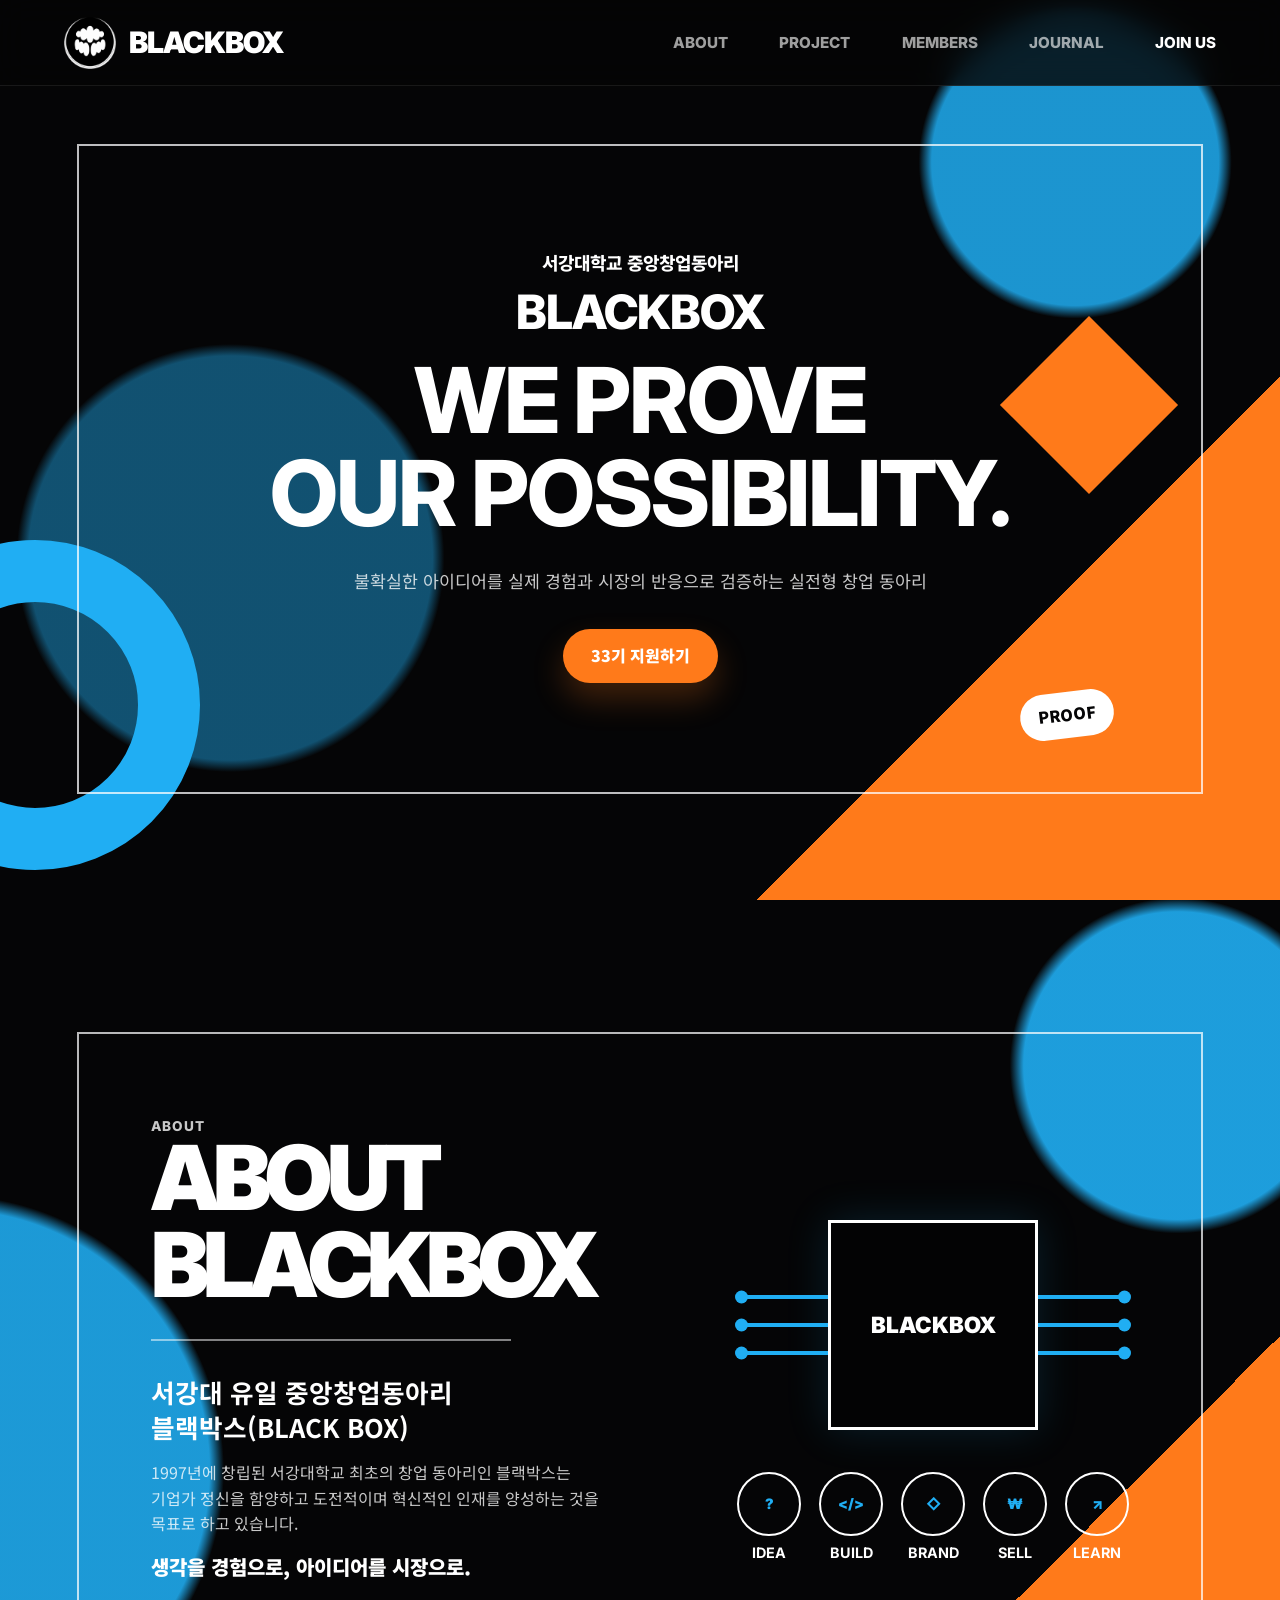
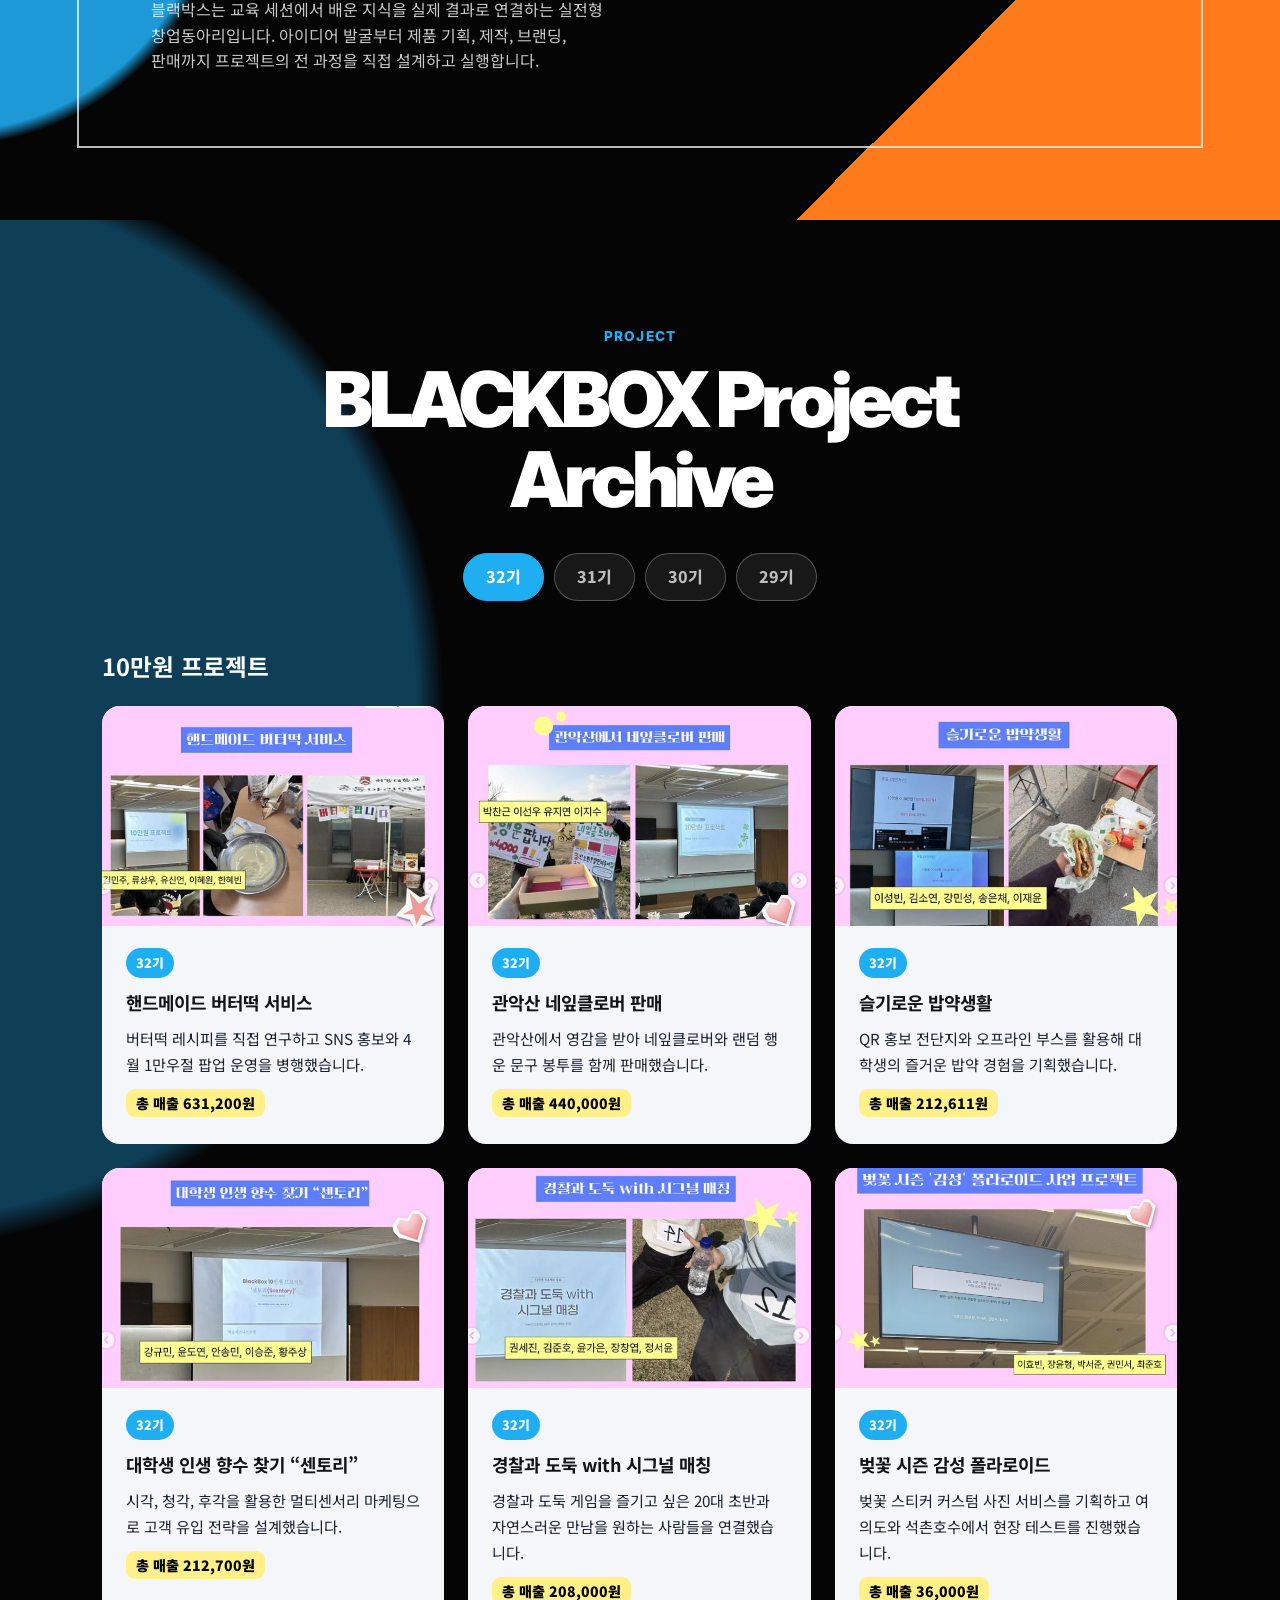
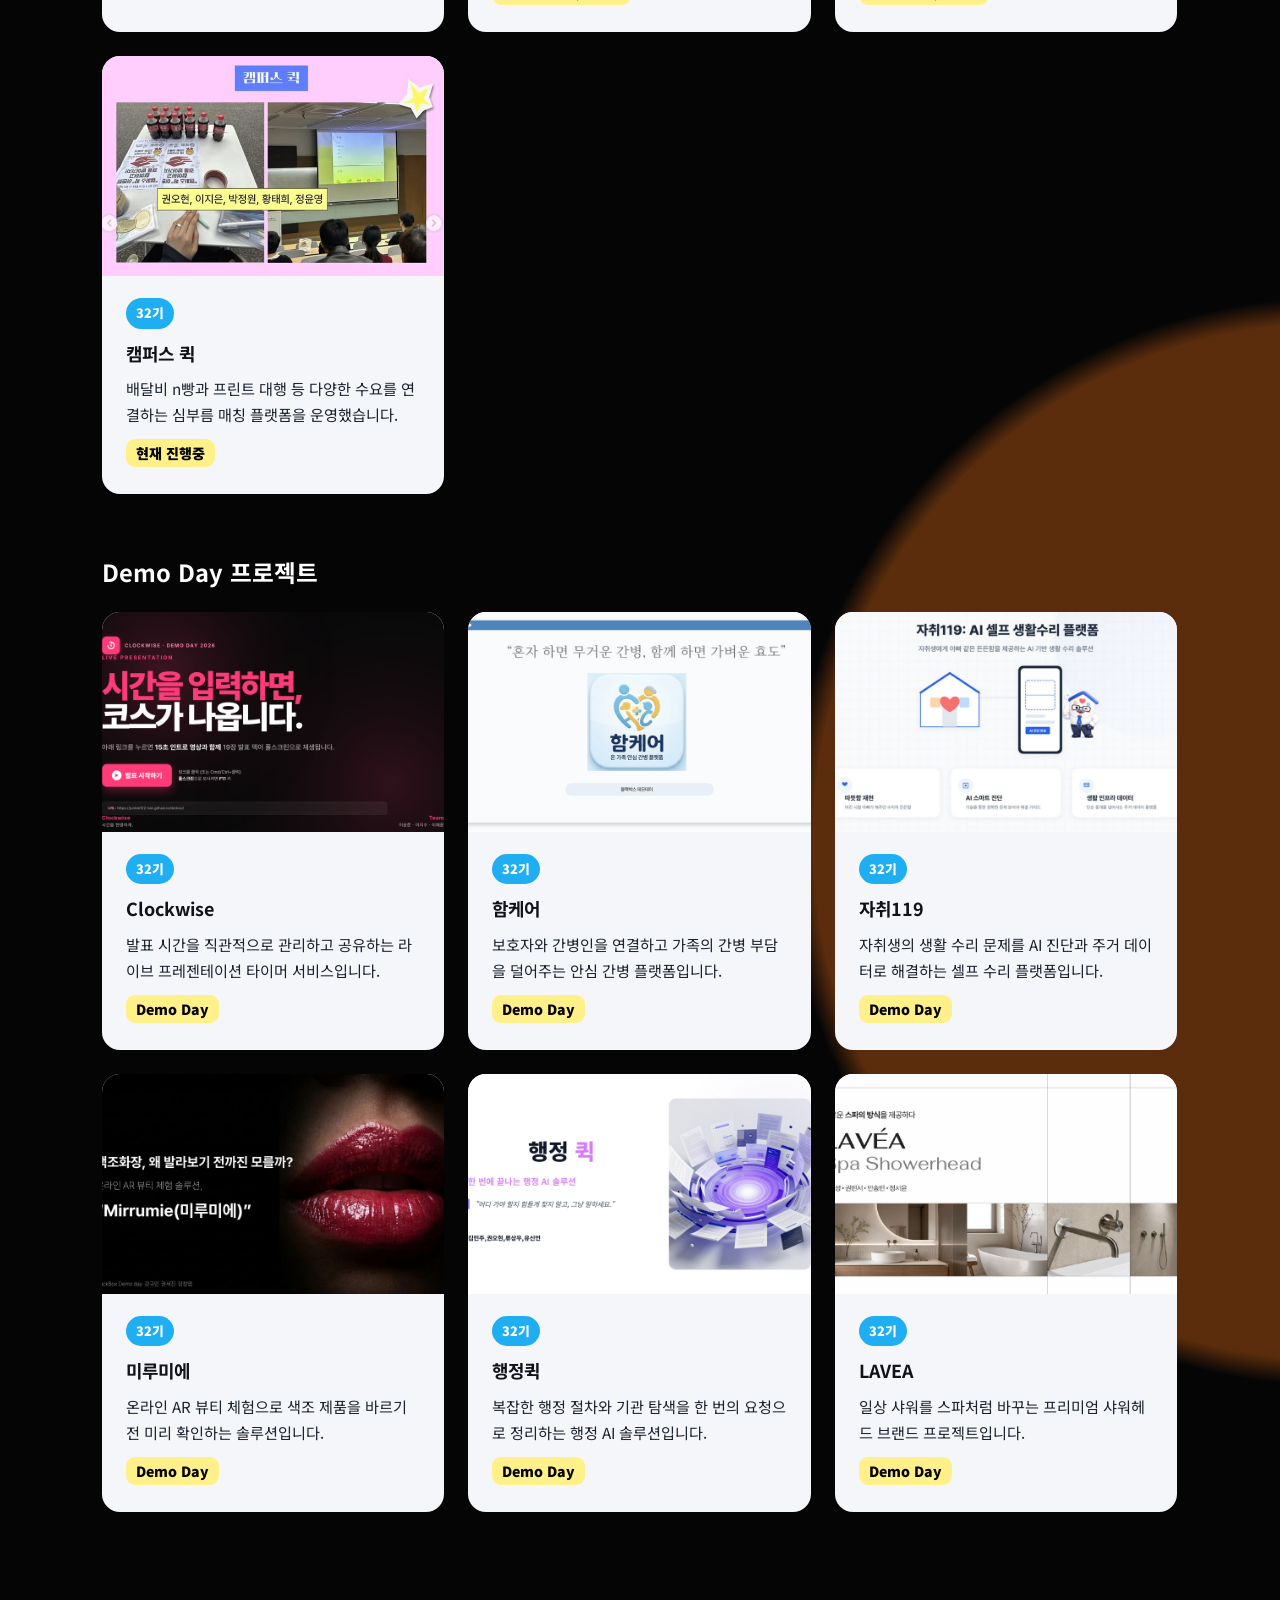
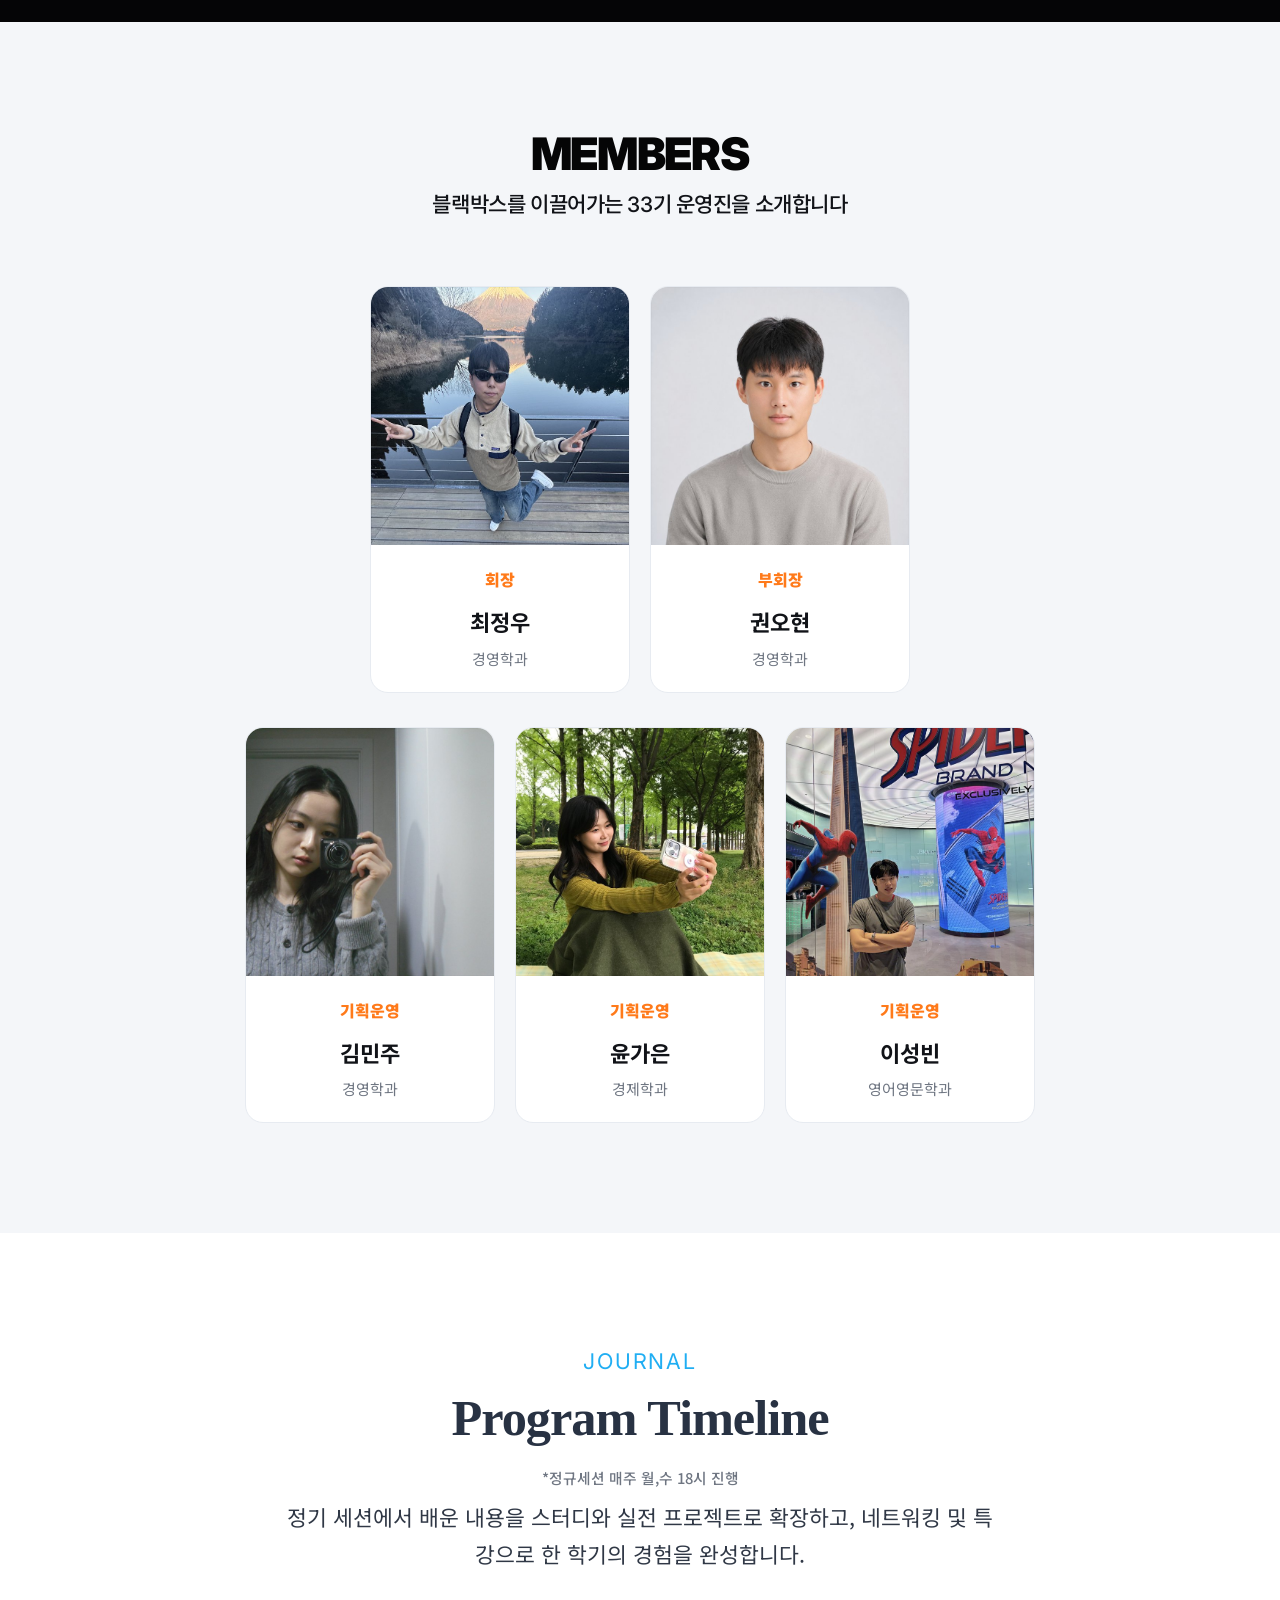
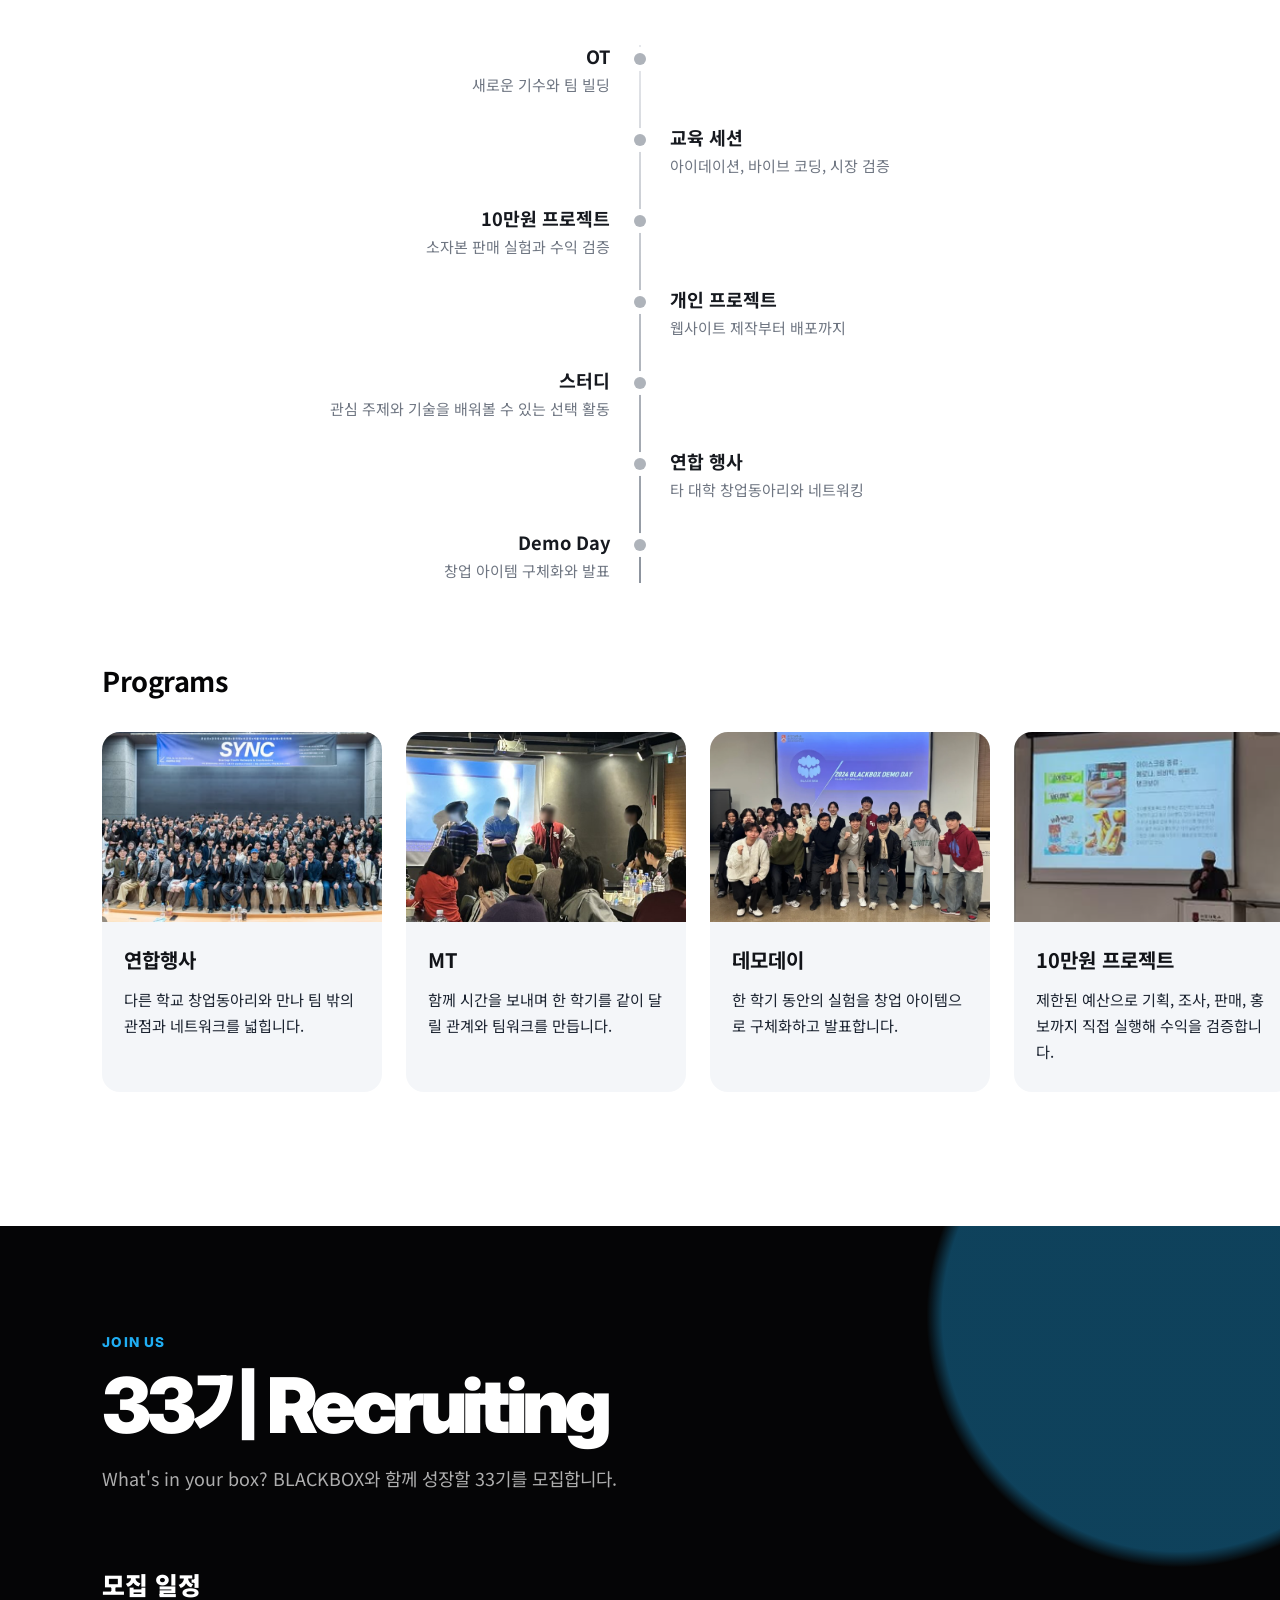
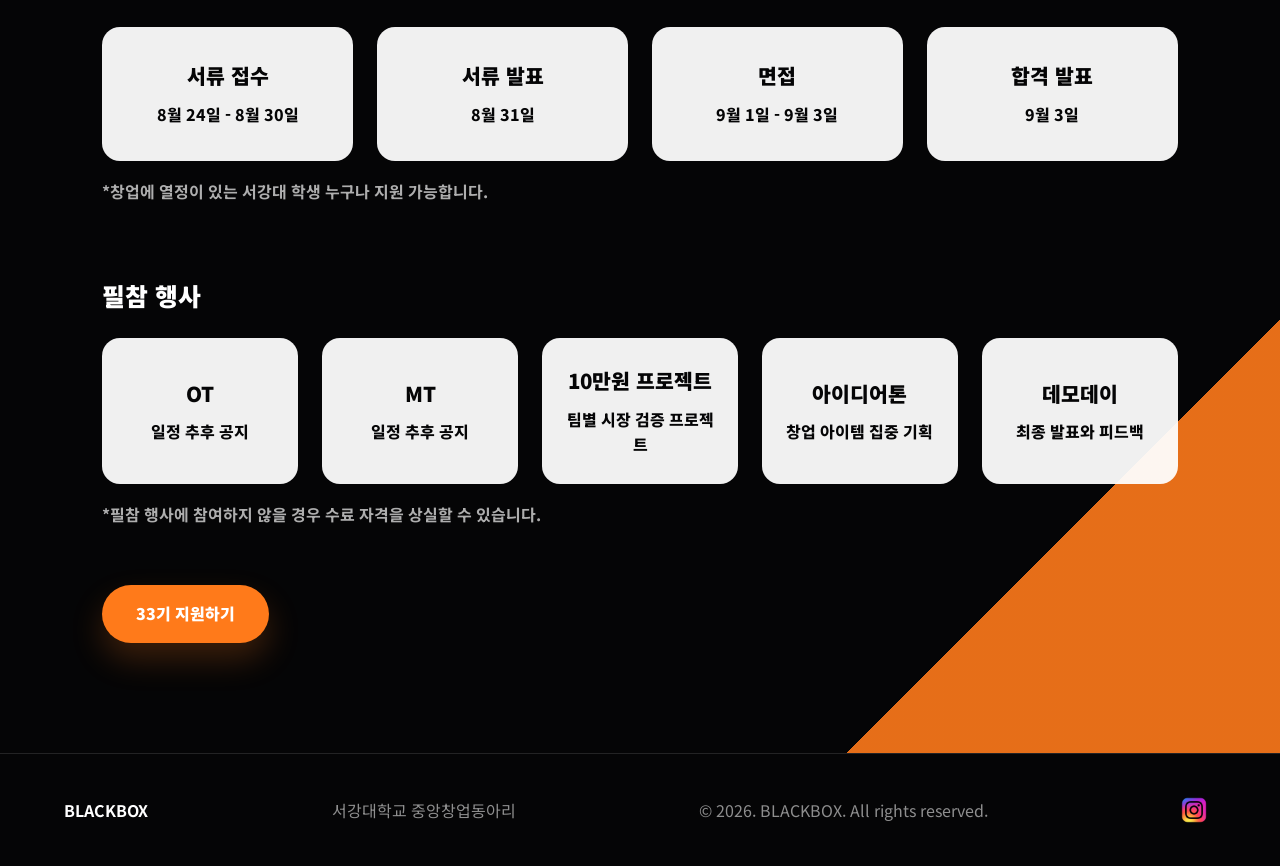
==== index.html @ a36c9470 "Add 29th ten-manwon projects" ====
<!doctype html>
<html lang="ko">
<head>
  <meta charset="UTF-8" />
  <meta name="viewport" content="width=device-width, initial-scale=1.0" />
  <meta name="description" content="서강대학교 중앙창업동아리 BLACKBOX 33기 모집 사이트" />
  <title>BLACKBOX | 서강대학교 중앙창업동아리</title>
  <link rel="preconnect" href="https://fonts.googleapis.com">
  <link rel="preconnect" href="https://fonts.gstatic.com" crossorigin>
  <link href="https://fonts.googleapis.com/css2?family=Inter:wght@600;700;800;900&family=Noto+Sans+KR:wght@400;500;700;800;900&display=swap" rel="stylesheet">
  <link rel="stylesheet" href="styles.css" />
</head>
<body>
  <header class="site-header">
    <a class="brand" href="#home" aria-label="BLACKBOX 홈">
      <span class="brand-mark" aria-hidden="true">
        <img src="assets/brand/blackbox-logo.png" alt="" />
      </span>
      <span>BLACKBOX</span>
    </a>
    <button class="menu-button" type="button" aria-label="메뉴 열기" aria-expanded="false">
      <span></span><span></span>
    </button>
    <nav class="site-nav" aria-label="주요 메뉴">
      <a href="#about">ABOUT</a>
      <a href="#project">PROJECT</a>
      <a href="#members">MEMBERS</a>
      <a href="#journal">JOURNAL</a>
      <a class="nav-cta" href="#join">JOIN US</a>
    </nav>
  </header>

  <main>
    <section class="hero dark-section" id="home">
      <div class="hero-frame">
        <p class="kicker">서강대학교 중앙창업동아리</p>
        <h1><span>BLACKBOX</span>WE PROVE<br>OUR POSSIBILITY.</h1>
        <p class="hero-copy">불확실한 아이디어를 실제 경험과 시장의 반응으로 검증하는 실전형 창업 동아리</p>
        <div class="hero-actions">
          <a class="primary-button" href="application.html">33기 지원하기</a>
        </div>
      </div>
      <div class="hero-shapes" aria-hidden="true">
        <span class="shape ring"></span>
        <span class="shape box"></span>
        <span class="shape tag">PROOF</span>
      </div>
    </section>

    <section class="about-section dark-section" id="about">
      <div class="about-shell">
        <div class="about-copy">
          <p class="eyebrow">ABOUT</p>
          <h2>ABOUT<br>BLACKBOX</h2>
          <div class="rule"></div>
          <h3>서강대 유일 중앙창업동아리<br>블랙박스(BLACK BOX)</h3>
          <p>1997년에 창립된 서강대학교 최초의 창업 동아리인 블랙박스는 기업가 정신을 함양하고 도전적이며 혁신적인 인재를 양성하는 것을 목표로 하고 있습니다.</p>
          <p class="about-slogan">생각을 경험으로, 아이디어를 시장으로.</p>
          <p>블랙박스는 교육 세션에서 배운 지식을 실제 결과로 연결하는 실전형 창업동아리입니다. 아이디어 발굴부터 제품 기획, 제작, 브랜딩, 판매까지 프로젝트의 전 과정을 직접 설계하고 실행합니다.</p>
        </div>
        <div class="blackbox-diagram" aria-label="블랙박스 입력과 출력 다이어그램">
          <div class="wire left"><span></span><span></span><span></span></div>
          <div class="blackbox-module">
            <span>BLACKBOX</span>
          </div>
          <div class="wire right"><span></span><span></span><span></span></div>
          <div class="process-icons">
            <article><i>?</i><strong>IDEA</strong></article>
            <article><i>&lt;/&gt;</i><strong>BUILD</strong></article>
            <article><i>◇</i><strong>BRAND</strong></article>
            <article><i>₩</i><strong>SELL</strong></article>
            <article><i>↗</i><strong>LEARN</strong></article>
          </div>
        </div>
      </div>
    </section>

    <section class="section" id="project">
      <div class="section-heading centered">
        <p class="eyebrow">PROJECT</p>
        <h2>BLACKBOX Project Archive</h2>
      </div>
      <div class="tabs" aria-label="프로젝트 기수 필터">
        <button class="is-active" data-generation="32" type="button">32기</button>
        <button data-generation="31" type="button">31기</button>
        <button data-generation="30" type="button">30기</button>
        <button data-generation="29" type="button">29기</button>
      </div>
      <div class="project-rows">
        <div class="project-group">
          <h3>10만원 프로젝트</h3>
          <div class="card-grid project-grid project-grid-wide">
            <article class="image-card reveal-card project-card" data-generation="32">
              <img src="assets/projects/32-butterduck.png" alt="핸드메이드 버터떡 서비스">
              <div><span class="project-badge">32기</span><h4>핸드메이드 버터떡 서비스</h4><p>버터떡 레시피를 직접 연구하고 SNS 홍보와 4월 1만우절 팝업 운영을 병행했습니다.</p><strong class="sales">총 매출 631,200원</strong></div>
              <aside class="reveal-panel"><strong>Team</strong><span>김민주, 류상우, 유신연, 이해원, 한혜빈<br>초기 자본 대비 약 4.1배 이상의 수익을 달성했습니다.</span></aside>
            </article>
            <article class="image-card reveal-card project-card" data-generation="32">
              <img src="assets/projects/32-clover.png" alt="관악산 네잎클로버 판매">
              <div><span class="project-badge">32기</span><h4>관악산 네잎클로버 판매</h4><p>관악산에서 영감을 받아 네잎클로버와 랜덤 행운 문구 봉투를 함께 판매했습니다.</p><strong class="sales">총 매출 440,000원</strong></div>
              <aside class="reveal-panel"><strong>Team</strong><span>박찬근, 이선우, 유지연, 이지수<br>관악산 방문객을 타깃으로 현장 판매를 실행했습니다.</span></aside>
            </article>
            <article class="image-card reveal-card project-card" data-generation="32">
              <img src="assets/projects/32-meal.png" alt="슬기로운 밥약생활">
              <div><span class="project-badge">32기</span><h4>슬기로운 밥약생활</h4><p>QR 홍보 전단지와 오프라인 부스를 활용해 대학생의 즐거운 밥약 경험을 기획했습니다.</p><strong class="sales">총 매출 212,611원</strong></div>
              <aside class="reveal-panel"><strong>Team</strong><span>이성빈, 김소연, 강민성, 송은채, 이재윤<br>구글폼 매칭으로 신청자 81명을 모집했습니다.</span></aside>
            </article>
            <article class="image-card reveal-card project-card" data-generation="32">
              <img src="assets/projects/32-scentory.png" alt="대학생 인생 향수 찾기 센토리">
              <div><span class="project-badge">32기</span><h4>대학생 인생 향수 찾기 “센토리”</h4><p>시각, 청각, 후각을 활용한 멀티센서리 마케팅으로 고객 유입 전략을 설계했습니다.</p><strong class="sales">총 매출 212,700원</strong></div>
              <aside class="reveal-panel"><strong>Team</strong><span>강규민, 윤도연, 안승민, 이승준, 황주상<br>무료 냄새 테스트 등 멘트로 자연스러운 접점 성과를 만들었습니다.</span></aside>
            </article>
            <article class="image-card reveal-card project-card" data-generation="32">
              <img src="assets/projects/32-signal.png" alt="경찰과 도둑 with 시그널 매칭">
              <div><span class="project-badge">32기</span><h4>경찰과 도둑 with 시그널 매칭</h4><p>경찰과 도둑 게임을 즐기고 싶은 20대 초반과 자연스러운 만남을 원하는 사람들을 연결했습니다.</p><strong class="sales">총 매출 208,000원</strong></div>
              <aside class="reveal-panel"><strong>Team</strong><span>권세진, 김준호, 윤가은, 장창엽, 정서윤<br>빙고 미션판을 도입한 시그널 매칭 서비스를 운영했습니다.</span></aside>
            </article>
            <article class="image-card reveal-card project-card" data-generation="32">
              <img src="assets/projects/32-polaroid.png" alt="벚꽃 시즌 감성 폴라로이드 사업 프로젝트">
              <div><span class="project-badge">32기</span><h4>벚꽃 시즌 감성 폴라로이드</h4><p>벚꽃 스티커 커스텀 사진 서비스를 기획하고 여의도와 석촌호수에서 현장 테스트를 진행했습니다.</p><strong class="sales">총 매출 36,000원</strong></div>
              <aside class="reveal-panel"><strong>Team</strong><span>이효빈, 장윤형, 박서준, 권민서, 최준호<br>가격 조정과 타깃 변화에 따른 판매량 차이를 확인했습니다.</span></aside>
            </article>
            <article class="image-card reveal-card project-card" data-generation="32">
              <img src="assets/projects/32-campusquick.png" alt="캠퍼스 퀵">
              <div><span class="project-badge">32기</span><h4>캠퍼스 퀵</h4><p>배달비 n빵과 프린트 대행 등 다양한 수요를 연결하는 심부름 매칭 플랫폼을 운영했습니다.</p><strong class="sales">현재 진행중</strong></div>
              <aside class="reveal-panel"><strong>Team</strong><span>권오현, 이지은, 박정원, 황태희, 정윤영<br>향후 일일 거래 건수 증가를 통한 거래 활성화를 목표로 합니다.</span></aside>
            </article>
            <article class="image-card reveal-card project-card" data-generation="31">
              <img src="assets/projects/31-team1.png" alt="31기 1팀 서연하">
              <div><span class="project-badge">31기</span><h4>서연하</h4><p>서강대 축제 기간 새로운 만남의 욕구를 겨냥한 이성 매칭 프로그램을 운영했습니다.</p><strong class="sales">총 매출 327,000원</strong></div>
              <aside class="reveal-panel"><strong>Team</strong><span>김현승, 최성종, 김건민, 김보범, 이윤선<br>MBTI, 학과, 나이 정보를 기반으로 130명 이상 모집에 성공했습니다.</span></aside>
            </article>
            <article class="image-card reveal-card project-card" data-generation="31">
              <img src="assets/projects/31-team2.png" alt="31기 2팀 꽝이 없는 뽑기">
              <div><span class="project-badge">31기</span><h4>꽝이 없는 뽑기</h4><p>축제 현장 변수 속에서도 운영을 완수한 뽑기형 판매 프로젝트입니다.</p><strong class="sales">총 매출 46,000원</strong></div>
              <aside class="reveal-panel"><strong>Team</strong><span>이승한, 최승화, 백승엽, 김가은, 백동민<br>예상치 못한 환경 변화 속에서 끝까지 운영한 팀입니다.</span></aside>
            </article>
            <article class="image-card reveal-card project-card" data-generation="31">
              <img src="assets/projects/31-team3.png" alt="31기 3팀 아이스크림 판매">
              <div><span class="project-badge">31기</span><h4>청계산 아이스크림 판매</h4><p>청계산에서 아이스크림을 판매하며 아이템 선정과 현장 판매를 직접 경험했습니다.</p><strong class="sales">총 매출 327,750원</strong></div>
              <aside class="reveal-panel"><strong>Team</strong><span>손준용, 김승찬, 김태현, 이승준, 이상훈<br>사전 답사부터 판매 운영까지 창업의 핵심 과정을 경험했습니다.</span></aside>
            </article>
            <article class="image-card reveal-card project-card" data-generation="30">
              <img src="assets/projects/30-ten-draw.png" alt="30기 만우절 뽑기 행사">
              <div><span class="project-badge">30기</span><h4>만우절 뽑기 행사</h4><p>만우절 분위기에 맞춘 뽑기판과 현장 상품을 구성해 참여형 판매를 진행했습니다.</p><strong class="sales">총 매출 137,000원</strong></div>
              <aside class="reveal-panel"><strong>Team</strong><span>임세범 팀<br>상품 구성, 판매 영업, 현장 홍보를 나누어 운영하며 약 68%의 순이익률을 기록했습니다.</span></aside>
            </article>
            <article class="image-card reveal-card project-card" data-generation="30">
              <img src="assets/projects/30-ten-photoprint.png" alt="30기 포토프린터 사진 서비스">
              <div><span class="project-badge">30기</span><h4>포토프린터 사진 서비스</h4><p>즉석 사진 촬영과 커스텀 테두리 디자인을 결합해 추억을 남기는 서비스를 운영했습니다.</p><strong class="sales">총 매출 63,500원</strong></div>
              <aside class="reveal-panel"><strong>Team</strong><span>우재환, 장은성, 박민준, 김인규<br>야외 이벤트 부스에서 고객 접점과 현장 판매 전략을 실험했습니다.</span></aside>
            </article>
            <article class="image-card reveal-card project-card" data-generation="30">
              <img src="assets/projects/30-ten-hantang.png" alt="30기 한탕 전통 소품 판매">
              <div><span class="project-badge">30기</span><h4>한탕 전통 소품 판매</h4><p>노리개와 벚꽃 키링을 중심으로 외국인 관광객을 겨냥한 전통 소품 판매를 진행했습니다.</p><strong class="sales">총 수익 49,000원</strong></div>
              <aside class="reveal-panel"><strong>Team</strong><span>팀 한탕<br>남대문과 명동 일대에서 가격대와 상품 반응을 비교하며 현장 검증을 진행했습니다.</span></aside>
            </article>
            <article class="image-card reveal-card project-card" data-generation="30">
              <img src="assets/projects/30-ten-blossom.png" alt="30기 벚꽃 기념품 제작">
              <div><span class="project-badge">30기</span><h4>벚꽃 기념품 제작</h4><p>봄꽃을 활용한 압화 카드와 폴라로이드 키트를 제작해 석촌호수 현장에서 판매했습니다.</p><strong class="sales">총 매출 82,000원</strong></div>
              <aside class="reveal-panel"><strong>Team</strong><span>강혜원, 이승주, 이예준, 장윤아, 최정우<br>계절성과 장소성을 활용한 감성 기념품 판매를 실험했습니다.</span></aside>
            </article>
            <article class="image-card reveal-card project-card" data-generation="29">
              <img src="assets/projects/29-ten-lucky-charm.png" alt="29기 행운 부적과 네잎클로버 키링">
              <div><span class="project-badge">29기</span><h4>행운 부적과 네잎클로버 키링</h4><p>수능을 앞둔 학생들에게 행운의 상징을 전하는 부적과 키링 세트를 판매했습니다.</p><strong class="sales">순수익 98,900원</strong></div>
              <aside class="reveal-panel"><strong>Team</strong><span>김자우, 김채린, 모수연, 박사라, 이채린<br>하굣길과 학원가를 중심으로 직접 판매하며 수험생 타깃을 검증했습니다.</span></aside>
            </article>
            <article class="image-card reveal-card project-card" data-generation="29">
              <img src="assets/projects/29-ten-luckybiki.png" alt="29기 운수종합선물세트">
              <div><span class="project-badge">29기</span><h4>운수종합선물세트</h4><p>부적, 마멜 음악, 포춘쿠키를 묶어 시험 기간에 필요한 운세형 선물세트를 구성했습니다.</p><strong class="sales">총 매출 188,860원</strong></div>
              <aside class="reveal-panel"><strong>Team</strong><span>LuckyBiki Team3<br>온라인 홍보와 현장 판매를 병행해 88,780원의 수익을 기록했습니다.</span></aside>
            </article>
            <article class="image-card reveal-card project-card" data-generation="29">
              <img src="assets/projects/29-ten-sogang-shop.png" alt="29기 서강대학교 온라인 기념품샵">
              <div><span class="project-badge">29기</span><h4>서강대학교 온라인 기념품샵</h4><p>수험생과 학부모를 대상으로 서강대 굿즈를 온라인 주문 방식으로 판매했습니다.</p><strong class="sales">총 매출 184,000원</strong></div>
              <aside class="reveal-panel"><strong>Team</strong><span>BlackBox 2팀<br>구글폼 판매 페이지와 커뮤니티 홍보를 활용해 구매 접근성을 높였습니다.</span></aside>
            </article>
            <article class="image-card reveal-card project-card" data-generation="29">
              <img src="assets/projects/29-ten-winter-gloves.png" alt="29기 이니셜 겨울 장갑">
              <div><span class="project-badge">29기</span><h4>이니셜 겨울 장갑</h4><p>겨울 수요를 겨냥해 이니셜 라벨을 더한 맞춤형 장갑을 기획하고 판매했습니다.</p><strong class="sales">총 매출 105,000원</strong></div>
              <aside class="reveal-panel"><strong>Team</strong><span>김민석, 김승우, 박찬민, 이창원, 조성빈, 조용준<br>저렴한 가격대와 개인화 요소를 결합한 소량 판매를 실험했습니다.</span></aside>
            </article>
          </div>
        </div>
        <div class="project-group">
          <h3>Demo Day 프로젝트</h3>
          <div class="card-grid project-grid project-grid-wide">
            <article class="image-card reveal-card project-card" data-generation="32">
              <img src="assets/projects/32-demo-clockwise.png" alt="Clockwise 데모데이 프로젝트">
              <div><span class="project-badge">32기</span><h4>Clockwise</h4><p>발표 시간을 직관적으로 관리하고 공유하는 라이브 프레젠테이션 타이머 서비스입니다.</p><strong class="sales">Demo Day</strong></div>
              <aside class="reveal-panel"><strong>Concept</strong><span>발표 흐름과 남은 시간을 한 화면에서 확인하도록 돕는 진행 보조 서비스입니다.</span></aside>
            </article>
            <article class="image-card reveal-card project-card" data-generation="32">
              <img src="assets/projects/32-demo-hamcare.png" alt="함케어 데모데이 프로젝트">
              <div><span class="project-badge">32기</span><h4>함케어</h4><p>보호자와 간병인을 연결하고 가족의 간병 부담을 덜어주는 안심 간병 플랫폼입니다.</p><strong class="sales">Demo Day</strong></div>
              <aside class="reveal-panel"><strong>Concept</strong><span>간병 상황을 더 투명하게 관리하며 가족이 함께 돌봄을 이어가도록 설계했습니다.</span></aside>
            </article>
            <article class="image-card reveal-card project-card" data-generation="32">
              <img src="assets/projects/32-demo-jachwi119.png" alt="자취119 데모데이 프로젝트">
              <div><span class="project-badge">32기</span><h4>자취119</h4><p>자취생의 생활 수리 문제를 AI 진단과 주거 데이터로 해결하는 셀프 수리 플랫폼입니다.</p><strong class="sales">Demo Day</strong></div>
              <aside class="reveal-panel"><strong>Concept</strong><span>사진 기반 문제 진단과 해결 가이드를 통해 혼자 사는 생활의 막막함을 줄입니다.</span></aside>
            </article>
            <article class="image-card reveal-card project-card" data-generation="32">
              <img src="assets/projects/32-demo-mirumie.png" alt="미루미에 데모데이 프로젝트">
              <div><span class="project-badge">32기</span><h4>미루미에</h4><p>온라인 AR 뷰티 체험으로 색조 제품을 바르기 전 미리 확인하는 솔루션입니다.</p><strong class="sales">Demo Day</strong></div>
              <aside class="reveal-panel"><strong>Concept</strong><span>발색 실패와 구매 망설임을 줄이기 위해 가상 체험 중심의 뷰티 여정을 설계했습니다.</span></aside>
            </article>
            <article class="image-card reveal-card project-card" data-generation="32">
              <img src="assets/projects/32-demo-adminquick.png" alt="행정퀵 데모데이 프로젝트">
              <div><span class="project-badge">32기</span><h4>행정퀵</h4><p>복잡한 행정 절차와 기관 탐색을 한 번의 요청으로 정리하는 행정 AI 솔루션입니다.</p><strong class="sales">Demo Day</strong></div>
              <aside class="reveal-panel"><strong>Concept</strong><span>어디서 무엇을 해야 할지 모르는 행정 업무를 대화형 안내로 빠르게 정리합니다.</span></aside>
            </article>
            <article class="image-card reveal-card project-card" data-generation="32">
              <img src="assets/projects/32-demo-lavea.png" alt="LAVEA 데모데이 프로젝트">
              <div><span class="project-badge">32기</span><h4>LAVEA</h4><p>일상 샤워를 스파처럼 바꾸는 프리미엄 샤워헤드 브랜드 프로젝트입니다.</p><strong class="sales">Demo Day</strong></div>
              <aside class="reveal-panel"><strong>Concept</strong><span>욕실 경험의 감각과 디자인을 높여 새로운 스파 라이프스타일을 제안합니다.</span></aside>
            </article>
            <article class="image-card reveal-card project-card" data-generation="31">
              <img src="assets/projects/31-demo-gymwear-on.png" alt="Gymwear_On 데모데이 프로젝트">
              <div><span class="project-badge">31기</span><h4>Gymwear_On</h4><p>운동복 세탁과 대여의 번거로움을 줄이는 전용 운동복·세탁 구독 서비스입니다.</p><strong class="sales">Demo Day</strong></div>
              <aside class="reveal-panel"><strong>Concept</strong><span>운동복 세탁 부담, 새벽 시간 노출, 공용복 위생 문제를 구독형 서비스로 해결합니다.</span></aside>
            </article>
            <article class="image-card reveal-card project-card" data-generation="31">
              <img src="assets/projects/31-demo-blooming.png" alt="Blooming 데모데이 프로젝트">
              <div><span class="project-badge">31기</span><h4>Blooming</h4><p>팬들이 관심 있는 연습생 정보를 모아보고 응원 흐름을 기록하는 팬덤 보석함 서비스입니다.</p><strong class="sales">Demo Day</strong></div>
              <aside class="reveal-panel"><strong>Concept</strong><span>SNS에 흩어진 연습생 정보를 한곳에 모아 발견과 응원을 이어가도록 설계했습니다.</span></aside>
            </article>
            <article class="image-card reveal-card project-card" data-generation="31">
              <img src="assets/projects/31-demo-platebox.png" alt="Plate Box 데모데이 프로젝트">
              <div><span class="project-badge">31기</span><h4>Plate Box</h4><p>야외에서도 일회용품 없이 피자를 편하게 나눠 먹을 수 있도록 돕는 패키지 솔루션입니다.</p><strong class="sales">Demo Day</strong></div>
              <aside class="reveal-panel"><strong>Concept</strong><span>손잡이와 접이식 받침 구조로 이동성과 분배 편의성을 높인 피자 박스입니다.</span></aside>
            </article>
            <article class="image-card reveal-card project-card" data-generation="31">
              <img src="assets/projects/31-demo-gymcarrot.png" alt="GYM Carrot 데모데이 프로젝트">
              <div><span class="project-badge">31기</span><h4>GYM Carrot</h4><p>운동 목표와 성향에 맞춰 루틴과 헬스 정보를 추천하는 맞춤형 피트니스 큐레이션 서비스입니다.</p><strong class="sales">Demo Day</strong></div>
              <aside class="reveal-panel"><strong>Concept</strong><span>흩어진 운동 정보와 프로그램 선택의 어려움을 개인화 추천으로 줄입니다.</span></aside>
            </article>
            <article class="image-card reveal-card project-card" data-generation="31">
              <img src="assets/projects/31-demo-hangerul.png" alt="행거울 데모데이 프로젝트">
              <div><span class="project-badge">31기</span><h4>행거울</h4><p>좁은 자취방에서도 수납과 외출 준비를 함께 해결하는 전신거울형 행거 제품입니다.</p><strong class="sales">Demo Day</strong></div>
              <aside class="reveal-panel"><strong>Concept</strong><span>전신거울과 행거를 결합해 부족한 공간과 수납 문제를 동시에 해결합니다.</span></aside>
            </article>
          </div>
        </div>
        <p class="project-empty" hidden>선택한 기수의 프로젝트는 아직 준비 중입니다.</p>
      </div>
    </section>

    <section class="section muted members-section" id="members">
      <div class="section-heading centered members-heading">
        <p class="eyebrow">MEMBERS</p>
        <h2>블랙박스를 이끌어가는 33기 운영진을 소개합니다</h2>
      </div>
      <div class="member-groups">
        <div class="member-row member-row-2">
          <article class="member-card">
            <img class="member-photo" src="assets/members/choi-jungwoo.png" alt="최정우">
            <span>회장</span><strong>최정우</strong><p>경영학과</p>
          </article>
          <article class="member-card">
            <img class="member-photo" src="assets/members/kwon-ohyun.png" alt="권오현">
            <span>부회장</span><strong>권오현</strong><p>경영학과</p>
          </article>
        </div>
        <div class="member-row member-row-3">
          <article class="member-card">
            <img class="member-photo" src="assets/members/kim-minju.png" alt="김민주">
            <span>기획운영</span><strong>김민주</strong><p>경영학과</p>
          </article>
          <article class="member-card">
            <img class="member-photo" src="assets/members/yoon-gaeun.png" alt="윤가은">
            <span>기획운영</span><strong>윤가은</strong><p>경제학과</p>
          </article>
          <article class="member-card">
            <img class="member-photo member-photo-sungbin" src="assets/members/lee-sungbin.png" alt="이성빈">
            <span>기획운영</span><strong>이성빈</strong><p>영어영문학과</p>
          </article>
        </div>
      </div>
    </section>

    <section class="section journal-section" id="journal">
      <div class="journal-heading">
        <p class="eyebrow">JOURNAL</p>
        <h2>Program Timeline</h2>
        <span>*정규세션 매주 월,수 18시 진행</span>
        <p>정기 세션에서 배운 내용을 스터디와 실전 프로젝트로 확장하고, 네트워킹 및 특강으로 한 학기의 경험을 완성합니다.</p>
      </div>
      <div class="program-timeline" aria-label="블랙박스 프로그램 타임라인">
        <div class="timeline-item left"><strong>OT</strong><span>새로운 기수와 팀 빌딩</span></div>
        <div class="timeline-item right"><strong>교육 세션</strong><span>아이데이션, 바이브 코딩, 시장 검증</span></div>
        <div class="timeline-item left"><strong>10만원 프로젝트</strong><span>소자본 판매 실험과 수익 검증</span></div>
        <div class="timeline-item right"><strong>개인 프로젝트</strong><span>웹사이트 제작부터 배포까지</span></div>
        <div class="timeline-item left"><strong>스터디</strong><span>관심 주제와 기술을 배워볼 수 있는 선택 활동</span></div>
        <div class="timeline-item right"><strong>연합 행사</strong><span>타 대학 창업동아리와 네트워킹</span></div>
        <div class="timeline-item left"><strong>Demo Day</strong><span>창업 아이템 구체화와 발표</span></div>
      </div>
      <h3 class="programs-title">Programs</h3>
      <div class="horizontal-scroller programs-scroller" aria-label="블랙박스 활동 카드">
        <article class="image-card scroll-card"><img src="assets/journal/union-event.png" alt="연합행사"><div><h3>연합행사</h3><p>다른 학교 창업동아리와 만나 팀 밖의 관점과 네트워크를 넓힙니다.</p></div></article>
        <article class="image-card scroll-card"><img src="assets/journal/mt.png" alt="MT"><div><h3>MT</h3><p>함께 시간을 보내며 한 학기를 같이 달릴 관계와 팀워크를 만듭니다.</p></div></article>
        <article class="image-card scroll-card"><img src="assets/journal/demo-day.png" alt="데모데이"><div><h3>데모데이</h3><p>한 학기 동안의 실험을 창업 아이템으로 구체화하고 발표합니다.</p></div></article>
        <article class="image-card scroll-card"><img src="assets/journal/ten-project.png" alt="10만원 프로젝트"><div><h3>10만원 프로젝트</h3><p>제한된 예산으로 기획, 조사, 판매, 홍보까지 직접 실행해 수익을 검증합니다.</p></div></article>
        <article class="image-card scroll-card"><img src="assets/journal/education-session.png" alt="교육세션"><div><h3>교육세션</h3><p>아이데이션, 바이브 코딩, 시장 검증처럼 바로 써먹는 창업 도구를 배웁니다.</p></div></article>
        <article class="image-card scroll-card"><img src="assets/journal/after-party.png" alt="뒷풀이"><div><h3>뒷풀이</h3><p>활동 후 자연스럽게 이야기를 나누며 서로의 경험을 연결합니다.</p></div></article>
        <article class="image-card scroll-card"><img src="assets/journal/study.png" alt="스터디"><div><h3>스터디</h3><p>관심 있는 주제와 기술을 함께 탐구하며 실행력을 키웁니다.</p></div></article>
      </div>
    </section>

    <section class="section recruit-section" id="join">
      <div class="section-heading">
        <p class="eyebrow">JOIN US</p>
        <h2>33기 Recruiting</h2>
        <p>What's in your box? BLACKBOX와 함께 성장할 33기를 모집합니다.</p>
      </div>

      <div class="recruit-block">
        <h3>모집 일정</h3>
        <div class="recruit-card-grid schedule-grid">
          <article><strong>서류 접수</strong><span>8월 24일 - 8월 30일</span></article>
          <article><strong>서류 발표</strong><span>8월 31일</span></article>
          <article><strong>면접</strong><span>9월 1일 - 9월 3일</span></article>
          <article><strong>합격 발표</strong><span>9월 3일</span></article>
        </div>
        <p class="recruit-note">*창업에 열정이 있는 서강대 학생 누구나 지원 가능합니다.</p>
      </div>

      <div class="recruit-block">
        <h3>필참 행사</h3>
        <div class="recruit-card-grid event-grid">
          <article><strong>OT</strong><span>일정 추후 공지</span></article>
          <article><strong>MT</strong><span>일정 추후 공지</span></article>
          <article><strong>10만원 프로젝트</strong><span>팀별 시장 검증 프로젝트</span></article>
          <article><strong>아이디어톤</strong><span>창업 아이템 집중 기획</span></article>
          <article><strong>데모데이</strong><span>최종 발표와 피드백</span></article>
        </div>
        <p class="recruit-note">*필참 행사에 참여하지 않을 경우 수료 자격을 상실할 수 있습니다.</p>
      </div>

      <a class="recruit-cta" href="application.html">33기 지원하기</a>
    </section>
  </main>

  <footer class="site-footer">
    <strong>BLACKBOX</strong>
    <span>서강대학교 중앙창업동아리</span>
    <span>© 2026. BLACKBOX. All rights reserved.</span>
    <a class="instagram-link" href="https://www.instagram.com/sgublackbox/" target="_blank" rel="noreferrer" aria-label="BLACKBOX Instagram">
      <img src="assets/brand/instagram-icon.png" alt="">
    </a>
  </footer>

  <script src="script.js"></script>
</body>
</html>
---- styles.css ----
:root {
  --black: #050506;
  --ink: #111318;
  --muted: #6f7682;
  --line: #e7ebf1;
  --soft: #f4f6f9;
  --blue: #20aef3;
  --orange: #ff7a1a;
  --radius: 18px;
  font-family: "Noto Sans KR", "Inter", system-ui, sans-serif;
}

* { box-sizing: border-box; }
html { scroll-behavior: smooth; }
body {
  margin: 0;
  color: var(--ink);
  background: white;
  font-size: 16px;
  line-height: 1.6;
  overflow-x: hidden;
}
a { color: inherit; text-decoration: none; }
img { display: block; width: 100%; }
button { font: inherit; }

.site-header {
  position: fixed;
  top: 0;
  left: 0;
  right: 0;
  z-index: 20;
  height: 86px;
  display: flex;
  align-items: center;
  justify-content: space-between;
  padding: 0 clamp(22px, 5vw, 72px);
  background: rgba(255, 255, 255, .9);
  border-bottom: 1px solid var(--line);
  backdrop-filter: blur(16px);
  transition: background .28s ease, color .28s ease, border-color .28s ease;
}
.site-header.is-on-hero {
  color: white;
  background: rgba(5, 5, 6, .82);
  border-bottom-color: rgba(255, 255, 255, .08);
}

.brand {
  display: inline-flex;
  align-items: center;
  gap: 13px;
  font: 900 1.85rem/1 "Inter", sans-serif;
  letter-spacing: -.04em;
}
.brand-mark { width: 52px; height: 52px; flex: 0 0 auto; }
.brand-mark img { display: block; width: 100%; height: 100%; object-fit: contain; }
.site-nav { display: flex; align-items: center; gap: clamp(26px, 4vw, 56px); font: 800 .95rem/1 "Inter", sans-serif; }
.site-nav a { position: relative; color: #a5abb5; transition: color .2s ease; }
.site-nav a:hover, .site-nav a.is-active { color: var(--black); }
.site-header.is-on-hero .site-nav a { color: rgba(255,255,255,.62); }
.site-header.is-on-hero .site-nav a:hover,
.site-header.is-on-hero .site-nav a.is-active,
.site-header.is-on-hero .nav-cta { color: white !important; }
.site-nav a.is-active::after {
  content: "";
  position: absolute;
  left: 0;
  right: 0;
  bottom: -14px;
  height: 4px;
  background: var(--blue);
}
.nav-cta { color: var(--black) !important; }
.menu-button { display: none; border: 0; background: none; padding: 10px; }
.menu-button span { display: block; width: 24px; height: 2px; margin: 5px 0; background: var(--black); }
.site-header.is-on-hero .menu-button span { background: white; }

.hero {
  position: relative;
  min-height: 100svh;
  overflow: hidden;
  display: grid;
  place-items: center;
  padding: 132px clamp(18px, 6vw, 92px) 72px;
  color: white;
  background:
    radial-gradient(circle at 18% 62%, rgba(32, 174, 243, .45) 0 17%, transparent 18%),
    radial-gradient(circle at 84% 18%, rgba(32, 174, 243, .85) 0 11%, transparent 12%),
    linear-gradient(135deg, transparent 76%, var(--orange) 76% 100%),
    var(--black);
}
.hero-frame {
  position: relative;
  z-index: 2;
  width: min(100%, 1240px);
  min-height: min(650px, calc(100svh - 190px));
  display: grid;
  place-items: center;
  align-content: center;
  padding: clamp(40px, 7vw, 86px) clamp(20px, 5vw, 70px);
  text-align: center;
  border: 2px solid rgba(255,255,255,.74);
}
.kicker, .eyebrow {
  margin: 0 0 16px;
  color: var(--blue);
  font: 800 .85rem/1 "Inter", sans-serif;
  letter-spacing: .08em;
  text-transform: uppercase;
}
.hero .kicker { color: white; font-family: "Noto Sans KR", sans-serif; font-size: 1.12rem; letter-spacing: 0; }
.hero h1 {
  margin: 0;
  font: 780 clamp(3.1rem, 7.1vw, 7.15rem)/1.02 "Inter", sans-serif;
  letter-spacing: -.025em;
}
.hero h1 span {
  display: block;
  margin-bottom: 18px;
  font-size: clamp(1.85rem, 3.7vw, 3.8rem);
  font-weight: 820;
  letter-spacing: -.02em;
}
.hero-copy { max-width: 620px; margin: 28px auto 0; color: rgba(255,255,255,.78); font-size: 1.08rem; }
.hero-actions { display: flex; justify-content: center; gap: 12px; margin-top: 34px; }
.primary-button, .ghost-button {
  display: inline-flex;
  align-items: center;
  justify-content: center;
  min-height: 54px;
  padding: 0 28px;
  border-radius: 999px;
  font-weight: 900;
}
.primary-button { color: white; background: var(--orange); box-shadow: 0 16px 32px rgba(255, 122, 26, .24); }
.ghost-button { color: white; border: 1px solid rgba(255,255,255,.4); }
.shape { position: absolute; z-index: 1; pointer-events: none; }
.ring { left: -130px; bottom: 30px; width: 330px; height: 330px; border: 62px solid var(--blue); border-radius: 50%; }
.box { right: 10vw; top: 38%; width: 126px; height: 126px; background: var(--orange); transform: rotate(45deg); }
.tag { right: 13vw; bottom: 18%; padding: 10px 18px; color: var(--black); background: white; border-radius: 999px; font-weight: 900; transform: rotate(-7deg); }

.section {
  padding: 110px clamp(22px, 8vw, 132px);
  scroll-margin-top: 86px;
}
.section.muted { background: var(--soft); }
.section-heading { max-width: 780px; margin-bottom: 56px; }
.section-heading.centered { margin-inline: auto; text-align: center; }
.section-heading h2, .join-panel h2 {
  margin: 0;
  font: 900 clamp(2.8rem, 6vw, 5.5rem)/1.05 "Inter", "Noto Sans KR", sans-serif;
  letter-spacing: -.06em;
}
.section-heading p:last-child { margin: 18px 0 0; color: var(--muted); font-size: 1.12rem; }

.about-section {
  position: relative;
  min-height: 100svh;
  overflow: hidden;
  padding: 132px clamp(18px, 6vw, 92px) 72px;
  color: white;
  background:
    radial-gradient(circle at -4% 62%, rgba(32,174,243,.88) 0 18%, transparent 19%),
    radial-gradient(circle at 92% 18%, rgba(32,174,243,.9) 0 11%, transparent 12%),
    linear-gradient(135deg, transparent 78%, var(--orange) 78% 100%),
    var(--black);
  scroll-margin-top: 86px;
}
.about-shell {
  position: relative;
  z-index: 1;
  width: min(100%, 1240px);
  min-height: min(650px, calc(100svh - 190px));
  margin: 0 auto;
  display: grid;
  grid-template-columns: minmax(380px, 1.05fr) minmax(420px, .95fr);
  align-items: center;
  gap: clamp(58px, 8vw, 126px);
  padding: clamp(42px, 6vw, 72px);
  border: 2px solid rgba(255,255,255,.72);
}
.about-copy h2 {
  margin: 0;
  font: 900 clamp(3.8rem, 7vw, 7rem)/.98 "Inter", sans-serif;
  letter-spacing: -.065em;
}
.about-copy h3 {
  margin: 34px 0 16px;
  font-size: clamp(1.3rem, 2vw, 1.9rem);
  line-height: 1.35;
}
.about-copy p {
  max-width: 650px;
  margin: 14px 0 0;
  color: rgba(255,255,255,.78);
  word-break: keep-all;
}
.about-slogan {
  color: white !important;
  font-weight: 900;
  font-size: 1.25rem;
}
.rule {
  width: min(360px, 80%);
  height: 2px;
  margin: 30px 0 0;
  background: rgba(255,255,255,.5);
}
.blackbox-diagram {
  display: grid;
  grid-template-columns: minmax(58px, .55fr) minmax(150px, 210px) minmax(58px, .55fr);
  align-items: center;
  gap: 0;
  min-width: 0;
  max-width: 620px;
  justify-self: end;
}
.blackbox-module {
  aspect-ratio: 1;
  display: grid;
  place-items: center;
  border: 3px solid white;
  background: rgba(0,0,0,.28);
  font: 900 clamp(1rem, 2vw, 1.4rem)/1 "Inter", sans-serif;
  box-shadow: 0 0 40px rgba(32,174,243,.16);
}
.wire {
  display: grid;
  gap: 24px;
}
.wire span {
  position: relative;
  height: 4px;
  background: var(--blue);
}
.wire.left span::before,
.wire.right span::after {
  content: "";
  position: absolute;
  top: 50%;
  width: 13px;
  height: 13px;
  border-radius: 50%;
  background: var(--blue);
  transform: translateY(-50%);
}
.wire.left span::before { left: -2px; }
.wire.right span::after { right: -2px; }
.process-icons {
  grid-column: 1 / -1;
  display: grid;
  grid-template-columns: repeat(5, 1fr);
  gap: 18px;
  margin-top: 42px;
  perspective: 900px;
}
.process-icons article {
  display: grid;
  justify-items: center;
  gap: 10px;
  font: 900 .9rem/1 "Inter", sans-serif;
}
.process-icons i {
  width: 64px;
  height: 64px;
  display: grid;
  place-items: center;
  border: 2px solid white;
  border-radius: 50%;
  color: var(--blue);
  font-style: normal;
  transition: transform .65s cubic-bezier(.2,.8,.2,1), background .25s ease;
}
.process-icons article:hover i {
  color: white;
  background: linear-gradient(135deg, var(--blue), var(--orange));
  transform: rotateY(180deg) rotateZ(8deg);
}

#project {
  position: relative;
  overflow: hidden;
  color: white;
  background:
    radial-gradient(circle at -8% 16%, rgba(32,174,243,.34) 0 18%, transparent 19%),
    radial-gradient(circle at 104% 74%, rgba(255,122,26,.34) 0 20%, transparent 21%),
    var(--black);
}
#project .section-heading h2,
#project .project-rows > div > h3 {
  color: white;
}
#project .tabs,
#project .project-rows {
  position: relative;
  z-index: 1;
}

.tabs {
  display: flex;
  flex-wrap: wrap;
  justify-content: center;
  gap: 10px;
  margin: -24px 0 48px;
}
.tabs button {
  border: 1px solid rgba(255,255,255,.26);
  border-radius: 999px;
  padding: 10px 22px;
  color: rgba(255,255,255,.72);
  background: rgba(255,255,255,.08);
  cursor: pointer;
  font-weight: 800;
}
.tabs .is-active { color: white; background: var(--blue); border-color: var(--blue); }

.card-grid {
  display: grid;
  grid-template-columns: repeat(3, minmax(0, 1fr));
  gap: 32px;
}
.project-rows {
  display: grid;
  gap: 60px;
}
.project-rows > div > h3 {
  margin: 0 0 20px;
  font-size: 1.48rem;
}
.project-grid-wide {
  grid-template-columns: repeat(3, minmax(0, 1fr));
  gap: 24px;
}
.project-card img {
  height: 210px;
  object-fit: cover;
  object-position: top center;
}
.project-badge {
  display: inline-flex;
  margin-bottom: 12px;
  padding: 5px 10px;
  border-radius: 999px;
  color: white;
  background: var(--blue);
  font-weight: 900;
  font-size: .8rem;
}
.sales {
  display: inline-flex;
  margin-top: 12px;
  padding: 7px 10px;
  border-radius: 9px;
  color: var(--black);
  background: #fff08a;
  font: 900 .88rem/1 "Noto Sans KR", sans-serif;
}
.image-card {
  position: relative;
  overflow: hidden;
  border-radius: var(--radius);
  background: var(--soft);
  transition: transform .25s ease, box-shadow .25s ease;
}
.image-card:hover { transform: translateY(-6px); box-shadow: 0 22px 52px rgba(17,19,24,.12); }
.image-card img { height: 220px; object-fit: cover; }
.image-card div { padding: 22px 24px 26px; color: var(--ink); }
.image-card h3 { margin: 0 0 10px; color: var(--ink); font-size: 1.22rem; }
.image-card h4 { margin: 0 0 10px; color: var(--ink); font-size: 1.12rem; line-height: 1.35; }
.image-card p { margin: 0; color: #1b2330; font-size: .95rem; line-height: 1.72; }

.reveal-card { isolation: isolate; }
.reveal-panel {
  display: grid;
  gap: 6px;
  max-height: 0;
  padding: 0 28px;
  color: white;
  background: linear-gradient(135deg, rgba(5,5,6,.88), rgba(5,5,6,.68));
  border-top: 1px solid rgba(255,255,255,.2);
  backdrop-filter: blur(14px);
  overflow: hidden;
  opacity: 0;
  transition: max-height .34s cubic-bezier(.2,.8,.2,1), padding .34s cubic-bezier(.2,.8,.2,1), opacity .2s ease;
}
.reveal-card:hover .reveal-panel,
.reveal-card:focus-within .reveal-panel {
  max-height: 150px;
  padding: 18px 24px 20px;
  opacity: 1;
}
.reveal-panel strong {
  color: var(--blue);
  font: 900 .78rem/1 "Inter", sans-serif;
  letter-spacing: .08em;
  text-transform: uppercase;
}
.reveal-panel span { color: rgba(255,255,255,.84); }
.project-card.is-filtered-out { display: none; }
.project-group.is-empty { display: none; }
.project-empty {
  margin: 20px 0 0;
  padding: 32px;
  border-radius: var(--radius);
  background: var(--soft);
  color: var(--muted);
  text-align: center;
  font-weight: 800;
}

.scroll-reveal {
  opacity: 0;
  transform: translateY(28px);
  filter: blur(8px);
  transition:
    opacity .72s ease,
    transform .72s cubic-bezier(.2,.8,.2,1),
    filter .72s ease;
  transition-delay: var(--reveal-delay, 0ms);
  will-change: opacity, transform, filter;
}
.scroll-reveal.is-visible {
  opacity: 1;
  transform: translateY(0);
  filter: blur(0);
}
.scroll-reveal[data-reveal="fade"] {
  transform: translateY(0);
}
.scroll-reveal[data-reveal="slide-left"] {
  transform: translateX(-28px);
}
.scroll-reveal[data-reveal="slide-right"] {
  transform: translateX(28px);
}
.scroll-reveal[data-reveal="scale"] {
  transform: translateY(18px) scale(.96);
}
.scroll-reveal.is-visible[data-reveal] {
  transform: translate(0, 0) scale(1);
}

@media (prefers-reduced-motion: reduce) {
  .scroll-reveal {
    opacity: 1;
    transform: none;
    filter: none;
    transition: none;
  }
}

.members-heading {
  max-width: 760px;
  margin-bottom: 64px;
}
.members-heading .eyebrow {
  margin-bottom: 12px;
  color: var(--black);
  font-size: clamp(1.9rem, 3.5vw, 3.05rem);
  font-weight: 900;
  line-height: 1;
  letter-spacing: -.03em;
}
.members-heading h2 {
  font: 500 clamp(1.02rem, 1.65vw, 1.34rem)/1.55 "Inter", "Noto Sans KR", sans-serif;
  letter-spacing: -.02em;
}
.member-groups {
  display: grid;
  gap: 34px;
  max-width: 980px;
  margin: 0 auto;
}
.member-row {
  display: grid;
  justify-content: center;
  gap: 20px;
}
.member-row-2 {
  grid-template-columns: repeat(2, minmax(220px, 260px));
}
.member-row-3 {
  grid-template-columns: repeat(3, minmax(210px, 250px));
}
.member-grid {
  display: grid;
  grid-template-columns: repeat(3, minmax(0, 1fr));
  gap: 20px;
}
.member-card {
  padding: 0 0 22px;
  border: 1px solid var(--line);
  border-radius: var(--radius);
  background: white;
  text-align: center;
  overflow: hidden;
}
.member-photo {
  display: block;
  width: 100%;
  aspect-ratio: 1 / 1;
  margin-bottom: 22px;
  border-radius: 0;
  object-fit: cover;
  object-position: center top;
  background: var(--soft);
}
.member-photo-sungbin {
  object-position: center 38%;
}
.member-photo-placeholder {
  display: grid;
  place-items: center;
  border: 1px solid rgba(22, 170, 232, .34);
  background:
    radial-gradient(circle at 24% 20%, rgba(22,170,232,.34), transparent 28%),
    radial-gradient(circle at 86% 78%, rgba(255,123,24,.24), transparent 32%),
    #11151b;
  color: white;
  font: 950 3rem/1 "Inter", sans-serif;
  letter-spacing: -.08em;
}
.member-card span { color: var(--orange); font-weight: 900; }
.member-card strong { display: block; margin-top: 12px; font-size: 1.38rem; }
.member-card p { margin: 8px 16px 0; color: var(--muted); font-size: .94rem; line-height: 1.45; }

.horizontal-scroller {
  display: grid;
  grid-auto-flow: column;
  grid-auto-columns: minmax(310px, 31vw);
  gap: 24px;
  overflow-x: auto;
  padding: 8px clamp(22px, 8vw, 132px) 24px;
  margin-inline: calc(clamp(22px, 8vw, 132px) * -1);
  scroll-snap-type: x mandatory;
  scrollbar-color: var(--blue) #edf2f7;
}
.scroll-card {
  scroll-snap-align: center;
  min-height: 360px;
}
.scroll-card img { height: 190px; }
.scroll-card div { padding: 22px; }
.scroll-card h3 { font-size: 1.25rem; }

.journal-section {
  background: white;
}
.journal-heading {
  max-width: 880px;
  margin: 0 auto 72px;
  text-align: center;
}
.journal-heading .eyebrow {
  color: var(--blue);
}
.journal-heading h2 {
  margin: 10px 0 18px;
  color: #283243;
  font: 700 clamp(2.1rem, 4vw, 3.15rem)/1.15 Georgia, "Times New Roman", serif;
  letter-spacing: -.02em;
}
.journal-heading span {
  display: block;
  margin-bottom: 10px;
  color: var(--muted);
  font-size: .92rem;
  font-weight: 500;
}
.journal-heading p {
  margin: 0 auto;
  max-width: 720px;
  color: #303846;
  font-size: clamp(1rem, 1.7vw, 1.35rem);
  font-weight: 400;
  line-height: 1.7;
}
.program-timeline {
  position: relative;
  display: grid;
  gap: 30px;
  max-width: 720px;
  margin: 0 auto 76px;
}
.program-timeline::before {
  content: "";
  position: absolute;
  inset: 0 auto 0 50%;
  width: 2px;
  transform: translateX(-50%);
  background: linear-gradient(#e6e8ec, #8c939d);
}
.timeline-item {
  position: relative;
  display: grid;
  gap: 5px;
  width: calc(50% - 30px);
  color: #16191f;
}
.timeline-item::after {
  content: "";
  position: absolute;
  top: 8px;
  width: 12px;
  height: 12px;
  border-radius: 999px;
  background: #aeb3ba;
  box-shadow: 0 0 0 6px white;
}
.timeline-item.left {
  justify-self: start;
  text-align: right;
}
.timeline-item.right {
  justify-self: end;
  text-align: left;
}
.timeline-item.left::after {
  right: -36px;
}
.timeline-item.right::after {
  left: -36px;
}
.timeline-item strong {
  font-size: 1.14rem;
  line-height: 1.25;
}
.timeline-item span {
  color: var(--muted);
  font-size: .94rem;
  line-height: 1.55;
}
.programs-title {
  max-width: 1180px;
  margin: 0 auto 22px;
  color: var(--black);
  font-size: 1.7rem;
  letter-spacing: -.02em;
}
.programs-scroller {
  grid-auto-columns: minmax(280px, 29vw);
}

.recruit-section {
  position: relative;
  overflow: hidden;
  color: white;
  background:
    radial-gradient(circle at 92% 8%, rgba(32,174,243,.36) 0 15%, transparent 16%),
    linear-gradient(135deg, transparent 82%, rgba(255,122,26,.9) 82% 100%),
    var(--black);
}
.recruit-section .section-heading h2,
.recruit-section .recruit-block h3 {
  color: white;
}
.recruit-section .section-heading p:last-child,
.recruit-section .recruit-note {
  color: rgba(255,255,255,.68);
}
.recruit-block {
  margin-top: 72px;
  position: relative;
  z-index: 1;
}
.recruit-block h3 {
  margin: 0 0 22px;
  font-size: 1.55rem;
  font-weight: 900;
}
.recruit-card-grid {
  display: grid;
  gap: 24px;
}
.schedule-grid { grid-template-columns: repeat(4, minmax(0, 1fr)); }
.event-grid { grid-template-columns: repeat(5, minmax(0, 1fr)); }
.recruit-card-grid article {
  min-height: 134px;
  display: grid;
  place-items: center;
  align-content: center;
  gap: 10px;
  padding: 26px 18px;
  border-radius: 18px;
  color: var(--black);
  background: rgba(255,255,255,.94);
  text-align: center;
  transition: transform .24s ease, box-shadow .24s ease, background .24s ease;
}
.recruit-card-grid article:hover {
  transform: translateY(-5px);
  background: #eef8ff;
  box-shadow: 0 18px 38px rgba(17, 19, 24, .08);
}
.recruit-card-grid strong {
  font-size: 1.28rem;
  font-weight: 900;
}
.recruit-card-grid span {
  font-weight: 800;
  color: var(--black);
}
.recruit-note {
  margin: 18px 0 0;
  color: var(--muted);
  font-weight: 700;
}
.recruit-cta {
  display: inline-flex;
  align-items: center;
  justify-content: center;
  min-height: 58px;
  margin-top: 58px;
  padding: 0 34px;
  border-radius: 999px;
  color: white;
  background: var(--orange);
  font-weight: 900;
  box-shadow: 0 16px 32px rgba(255, 122, 26, .22);
  border: 0;
  cursor: pointer;
  position: relative;
  z-index: 1;
}
.recruit-status {
  min-height: 28px;
  margin: 16px 0 0;
  color: var(--orange);
  font-weight: 900;
  text-align: center;
}

.site-footer {
  display: flex;
  align-items: center;
  justify-content: space-between;
  gap: 20px;
  padding: 34px clamp(22px, 5vw, 72px);
  color: white;
  background: var(--black);
  border-top: 1px solid rgba(255,255,255,.12);
}
.site-footer span { color: rgba(255,255,255,.55); }
.instagram-link {
  display: inline-grid;
  place-items: center;
  width: 44px;
  height: 44px;
  overflow: hidden;
  border-radius: 13px;
}
.instagram-link img {
  width: 100%;
  height: 100%;
  object-fit: cover;
}

@media (max-width: 900px) {
  .site-header { height: 72px; }
  .brand { font-size: 1.35rem; }
  .brand-mark { width: 40px; height: 40px; }
  .menu-button { display: block; }
  .site-nav {
    position: fixed;
    inset: 72px 0 auto;
    display: none;
    flex-direction: column;
    align-items: stretch;
    gap: 0;
    padding: 18px 24px 26px;
    background: white;
    border-bottom: 1px solid var(--line);
  }
  .site-nav.is-open { display: flex; }
  .site-nav a { padding: 18px 0; color: var(--black); }
  .site-nav a.is-active::after { display: none; }
  .hero { min-height: 100svh; padding: 104px 14px 42px; }
  .hero-frame { min-height: calc(100svh - 150px); }
  .hero-actions { flex-direction: column; align-items: center; }
  .about-section { padding: 104px 14px 42px; }
  .about-shell { min-height: calc(100svh - 150px); grid-template-columns: 1fr; padding: 30px 22px; }
  .blackbox-diagram {
    width: min(100%, 520px);
    grid-template-columns: minmax(44px, 1fr) minmax(132px, 180px) minmax(44px, 1fr);
    justify-self: center;
    gap: 0;
  }
  .wire {
    display: grid;
    gap: 18px;
  }
  .wire span {
    height: 4px;
  }
  .wire.left span::before,
  .wire.right span::after {
    width: 12px;
    height: 12px;
  }
  .process-icons {
    grid-column: 1 / -1;
  }
  .process-icons { grid-template-columns: repeat(3, 1fr); }
  .card-grid, .member-grid, .member-row-2, .member-row-3, .journal-grid { grid-template-columns: repeat(2, minmax(0, 1fr)); }
  .members-heading .eyebrow { font-size: clamp(2rem, 10vw, 2.9rem); }
  .members-heading h2 { font-size: clamp(1rem, 4.5vw, 1.22rem); }
  .project-grid-wide { grid-template-columns: repeat(2, minmax(0, 1fr)); }
  .schedule-grid, .event-grid { grid-template-columns: repeat(2, minmax(0, 1fr)); }
  .horizontal-scroller, .programs-scroller { grid-auto-columns: minmax(280px, 82vw); }
  .section { padding: 80px 20px; }
  .image-card img, .project-card img { height: 220px; }
  .program-timeline { gap: 24px; margin-bottom: 56px; }
  .program-timeline::before { left: 10px; }
  .timeline-item,
  .timeline-item.left,
  .timeline-item.right {
    justify-self: stretch;
    width: auto;
    padding-left: 34px;
    text-align: left;
  }
  .timeline-item.left::after,
  .timeline-item.right::after {
    left: 4px;
    right: auto;
  }
  .site-footer { flex-direction: column; }
}

@media (max-width: 640px) {
  body { font-size: 15px; }
  .site-header {
    height: 66px;
    padding: 0 16px;
  }
  .brand {
    gap: 9px;
    font-size: 1.08rem;
    letter-spacing: -.03em;
  }
  .brand-mark {
    width: 34px;
    height: 34px;
  }
  .site-nav {
    inset: 66px 0 auto;
    padding: 10px 20px 18px;
  }
  .site-nav a {
    padding: 14px 0;
    font-size: .92rem;
  }
  .hero {
    min-height: 100svh;
    padding: 86px 12px 28px;
  }
  .hero-frame {
    min-height: calc(100svh - 118px);
    padding: 34px 16px;
    border-width: 1px;
  }
  .hero .kicker {
    font-size: .92rem;
  }
  .hero h1 {
    font-size: clamp(2.4rem, 14vw, 4.1rem);
    line-height: 1.05;
  }
  .hero h1 span {
    margin-bottom: 12px;
    font-size: clamp(1.35rem, 8vw, 2.1rem);
  }
  .hero-copy {
    max-width: 30ch;
    margin-top: 20px;
    font-size: .95rem;
    line-height: 1.65;
  }
  .shape.ring {
    left: -118px;
    bottom: 16px;
    width: 210px;
    height: 210px;
    border-width: 42px;
  }
  .shape.box {
    right: -28px;
    top: 50%;
    width: 86px;
    height: 86px;
  }
  .shape.tag {
    right: 16px;
    bottom: 10%;
    font-size: .78rem;
  }
  .section {
    padding: 68px 16px;
    scroll-margin-top: 66px;
  }
  .section-heading {
    margin-bottom: 34px;
  }
  .section-heading h2,
  .join-panel h2 {
    font-size: clamp(2rem, 12vw, 3.2rem);
    letter-spacing: -.045em;
  }
  .about-shell {
    padding: 24px 14px;
  }
  .blackbox-diagram {
    width: 100%;
    grid-template-columns: minmax(34px, 1fr) minmax(118px, 152px) minmax(34px, 1fr);
  }
  .blackbox-module {
    border-width: 2px;
    font-size: .92rem;
  }
  .wire {
    gap: 14px;
  }
  .wire span {
    height: 3px;
  }
  .wire.left span::before,
  .wire.right span::after {
    width: 10px;
    height: 10px;
  }
  .tabs {
    justify-content: flex-start;
    flex-wrap: nowrap;
    gap: 8px;
    margin: -12px -16px 30px;
    padding: 0 16px 4px;
    overflow-x: auto;
    scrollbar-width: none;
  }
  .tabs::-webkit-scrollbar { display: none; }
  .tabs button {
    flex: 0 0 auto;
    padding: 9px 18px;
    font-size: .9rem;
  }
  .project-rows {
    gap: 36px;
  }
  .project-rows > div > h3 {
    font-size: 1.08rem;
  }
  .image-card,
  .member-card,
  .recruit-card-grid article {
    border-radius: 14px;
  }
  .image-card div {
    padding: 13px 12px 16px;
  }
  .image-card h4 {
    font-size: .86rem;
    line-height: 1.35;
  }
  .image-card p {
    font-size: .75rem;
    line-height: 1.55;
  }
  .image-card h3 {
    font-size: .9rem;
  }
  .project-card img,
  .image-card img {
    height: 128px;
  }
  .project-badge {
    margin-bottom: 8px;
    padding: 4px 8px;
    font-size: .68rem;
  }
  .sales {
    margin-top: 9px;
    padding: 6px 8px;
    font-size: .72rem;
  }
  .reveal-card:hover .reveal-panel,
  .reveal-card:focus-within .reveal-panel {
    max-height: 180px;
    padding: 16px 18px 18px;
  }
  .members-heading {
    margin-bottom: 36px;
  }
  .members-heading h2 {
    max-width: 28ch;
    margin-inline: auto;
    font-size: clamp(.78rem, 3.2vw, .98rem);
    font-weight: 400;
    line-height: 1.55;
    letter-spacing: 0;
  }
  .member-groups {
    gap: 18px;
  }
  .member-row {
    gap: 18px;
  }
  .member-card {
    max-width: none;
    width: 100%;
    margin: 0 auto;
  }
  .member-photo {
    aspect-ratio: 1 / .9;
  }
  .journal-heading {
    margin-bottom: 48px;
  }
  .journal-heading h2 {
    font-size: clamp(2rem, 10vw, 2.65rem);
  }
  .journal-heading p {
    font-size: 1rem;
    line-height: 1.7;
  }
  .timeline-item strong {
    font-size: 1rem;
  }
  .timeline-item span {
    font-size: .88rem;
  }
  .programs-title {
    font-size: 1.35rem;
  }
  .scroll-card {
    min-height: 330px;
  }
  .scroll-card img {
    height: 170px;
  }
  .recruit-card-grid article {
    min-height: 96px;
    padding: 18px 10px;
  }
  .recruit-card-grid strong {
    font-size: 1rem;
  }
  .recruit-card-grid span {
    font-size: .78rem;
    line-height: 1.4;
  }
  .recruit-cta {
    width: 100%;
    max-width: 320px;
    margin-top: 40px;
  }
  .site-footer {
    align-items: flex-start;
    padding: 28px 20px;
  }
}
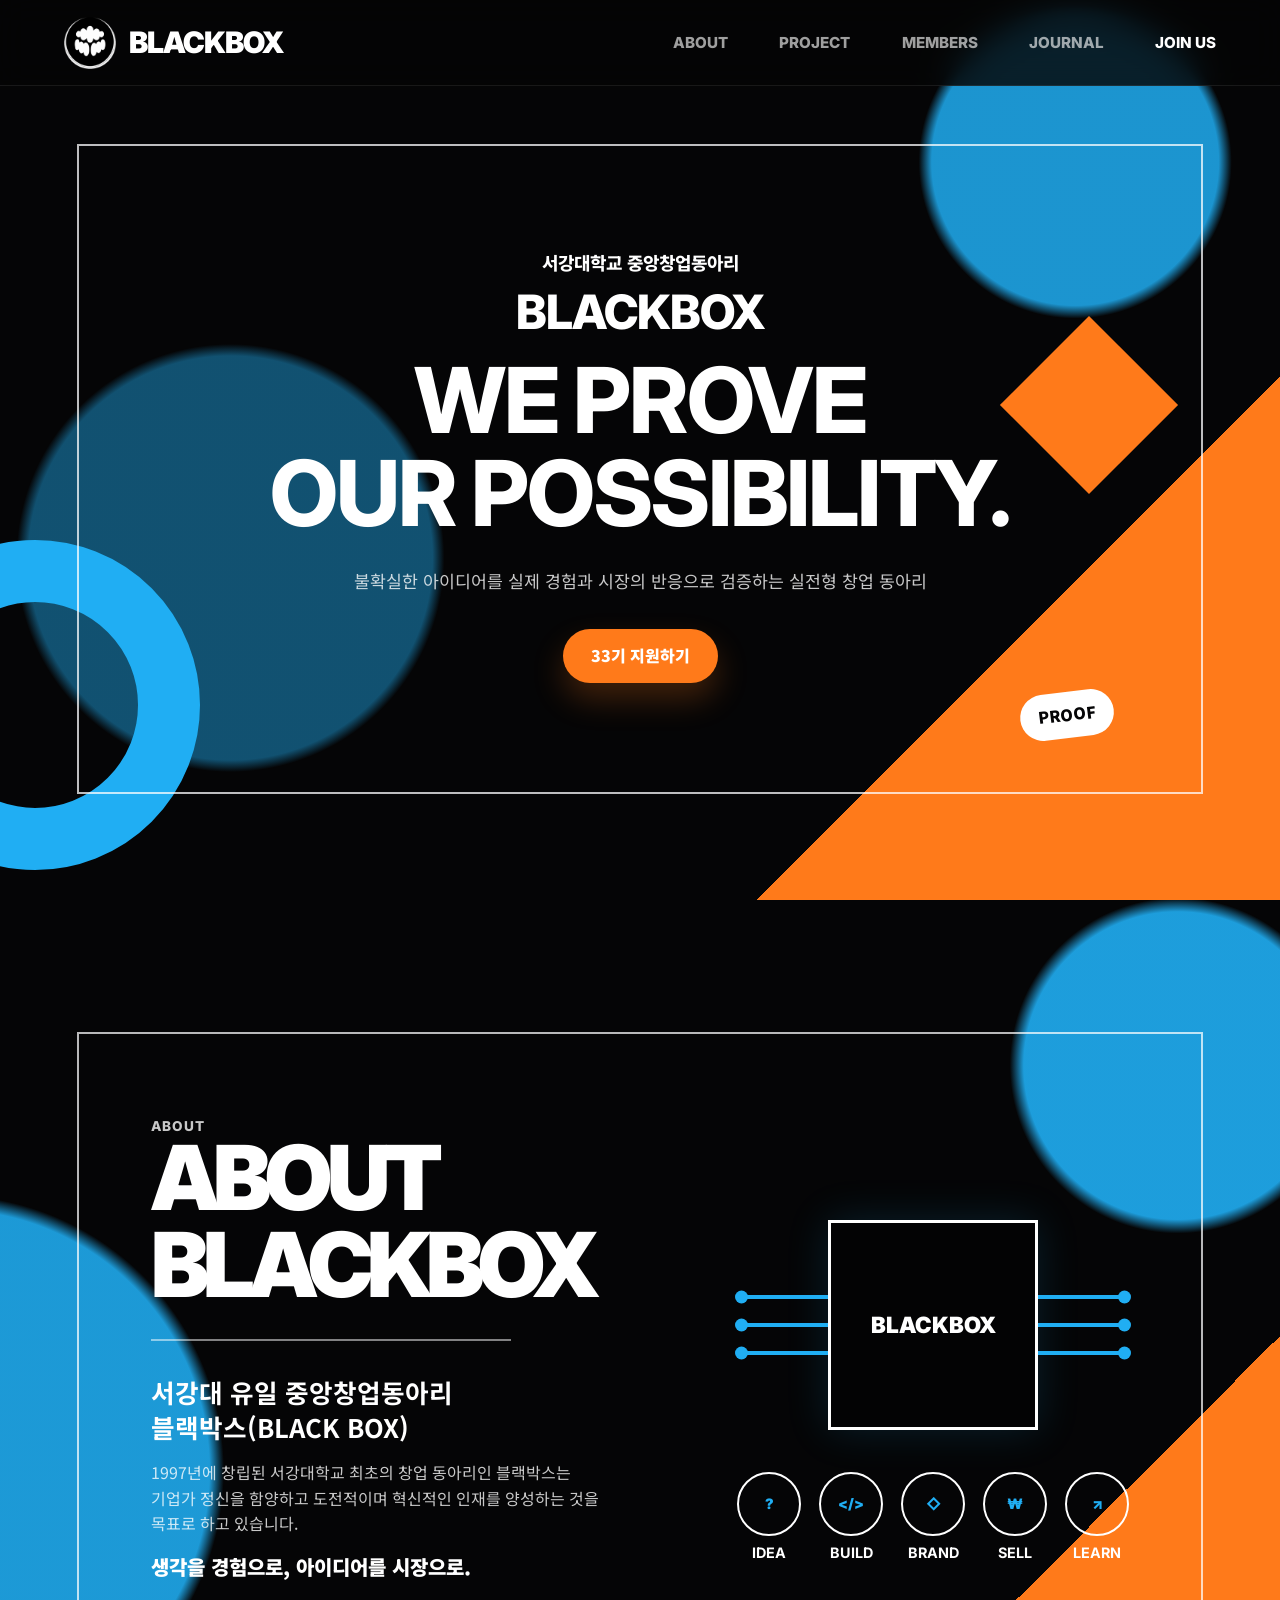
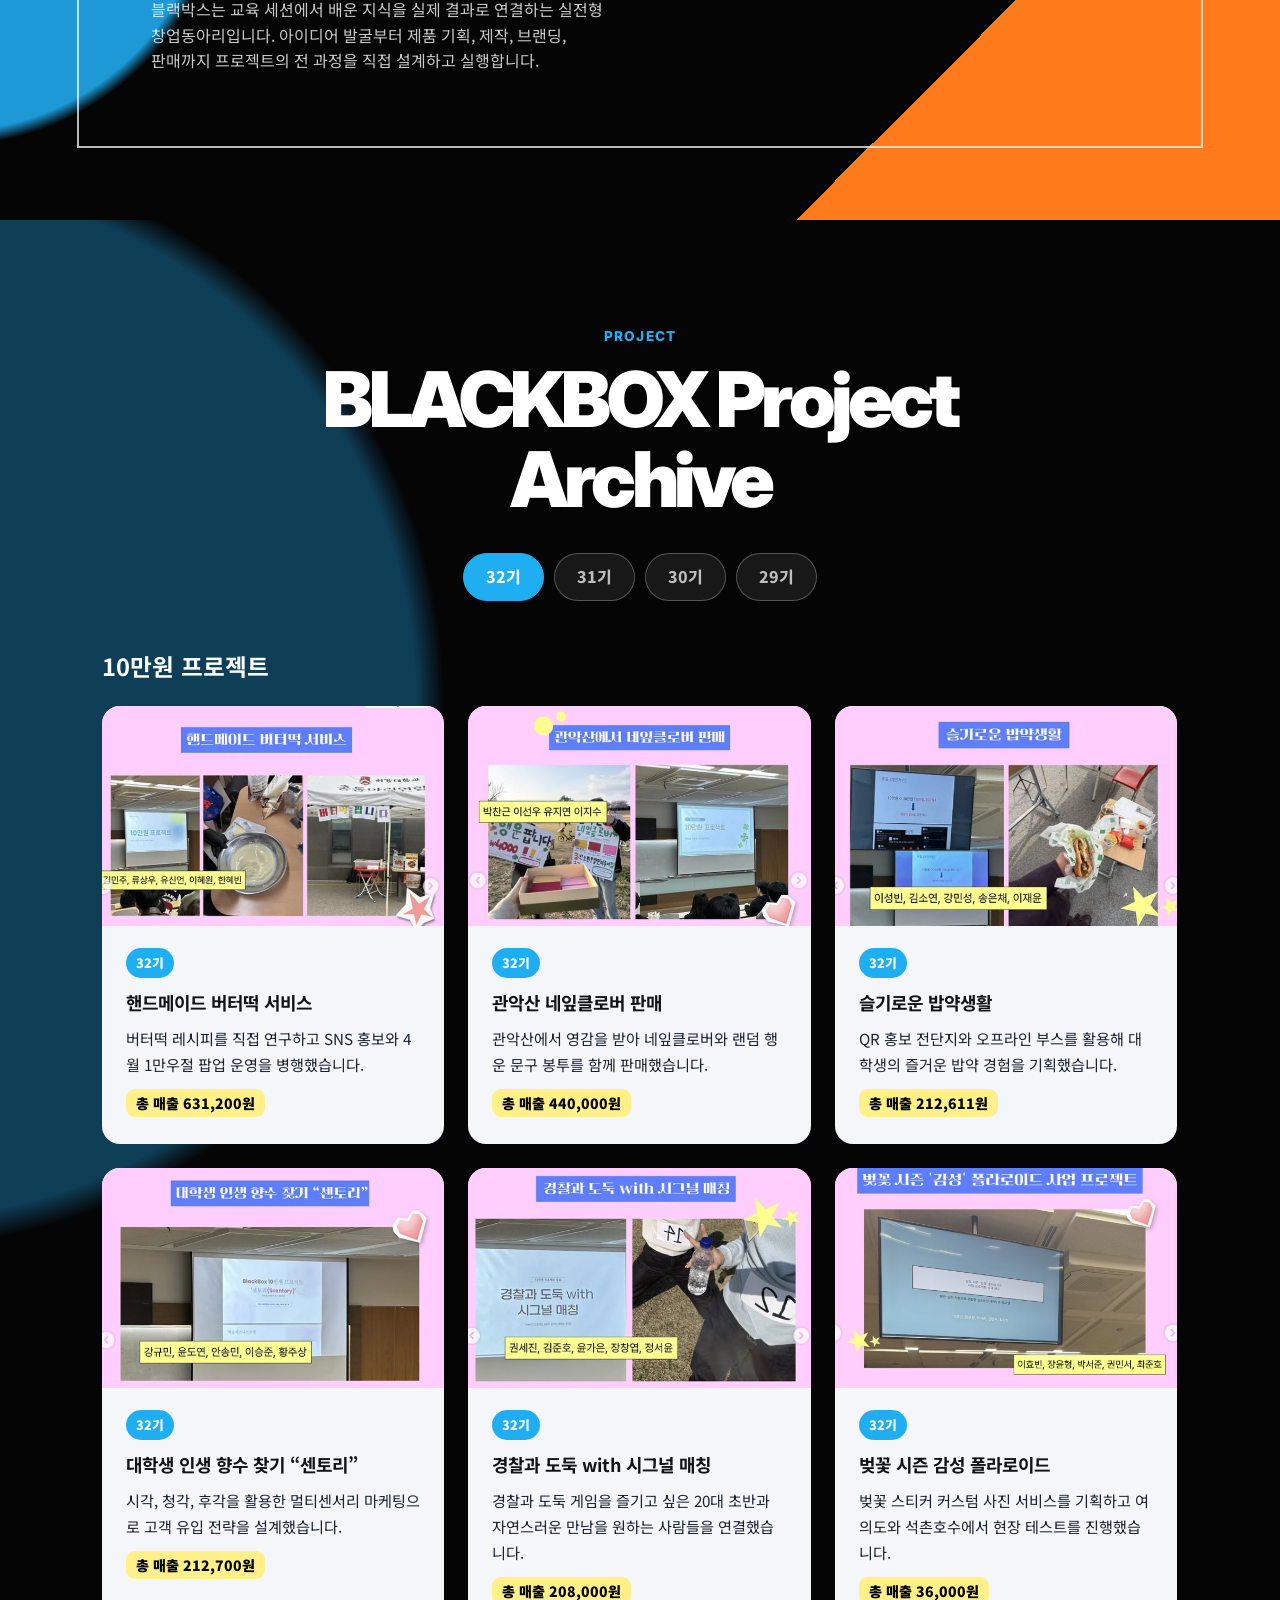
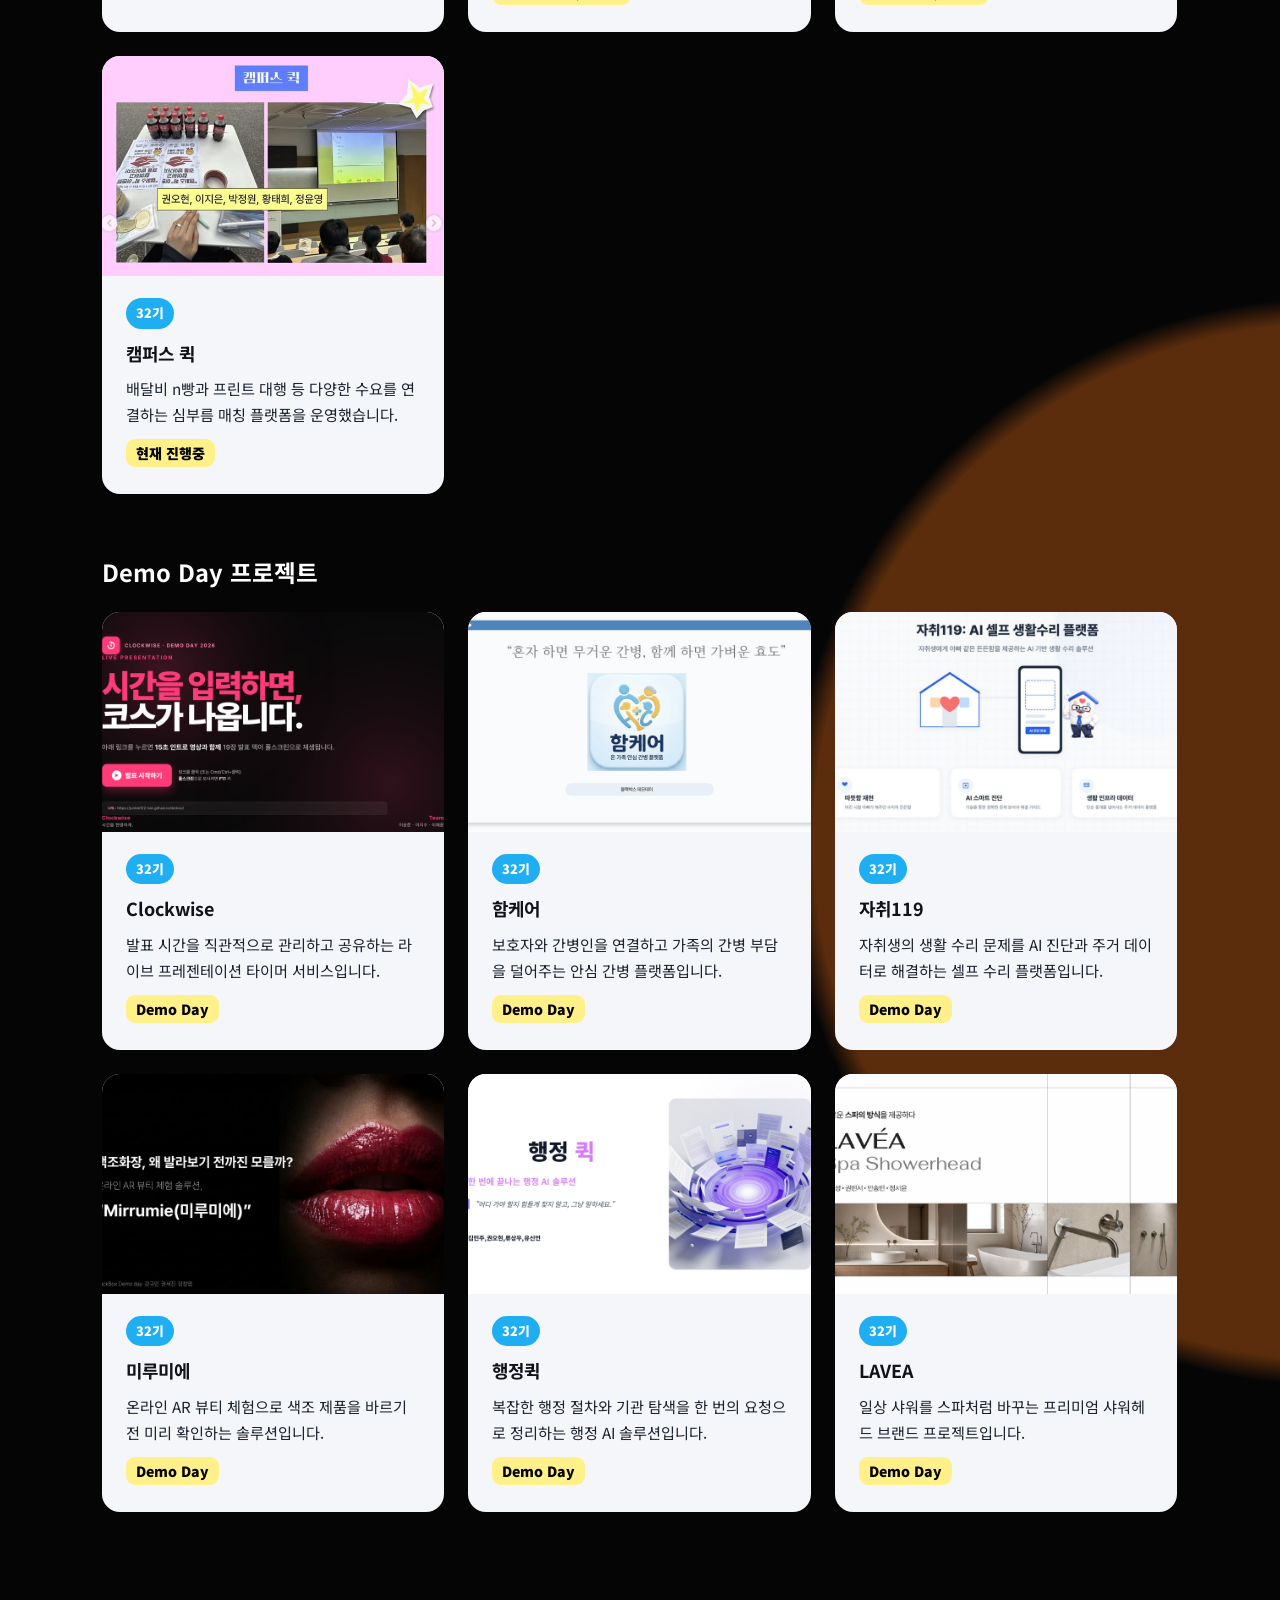
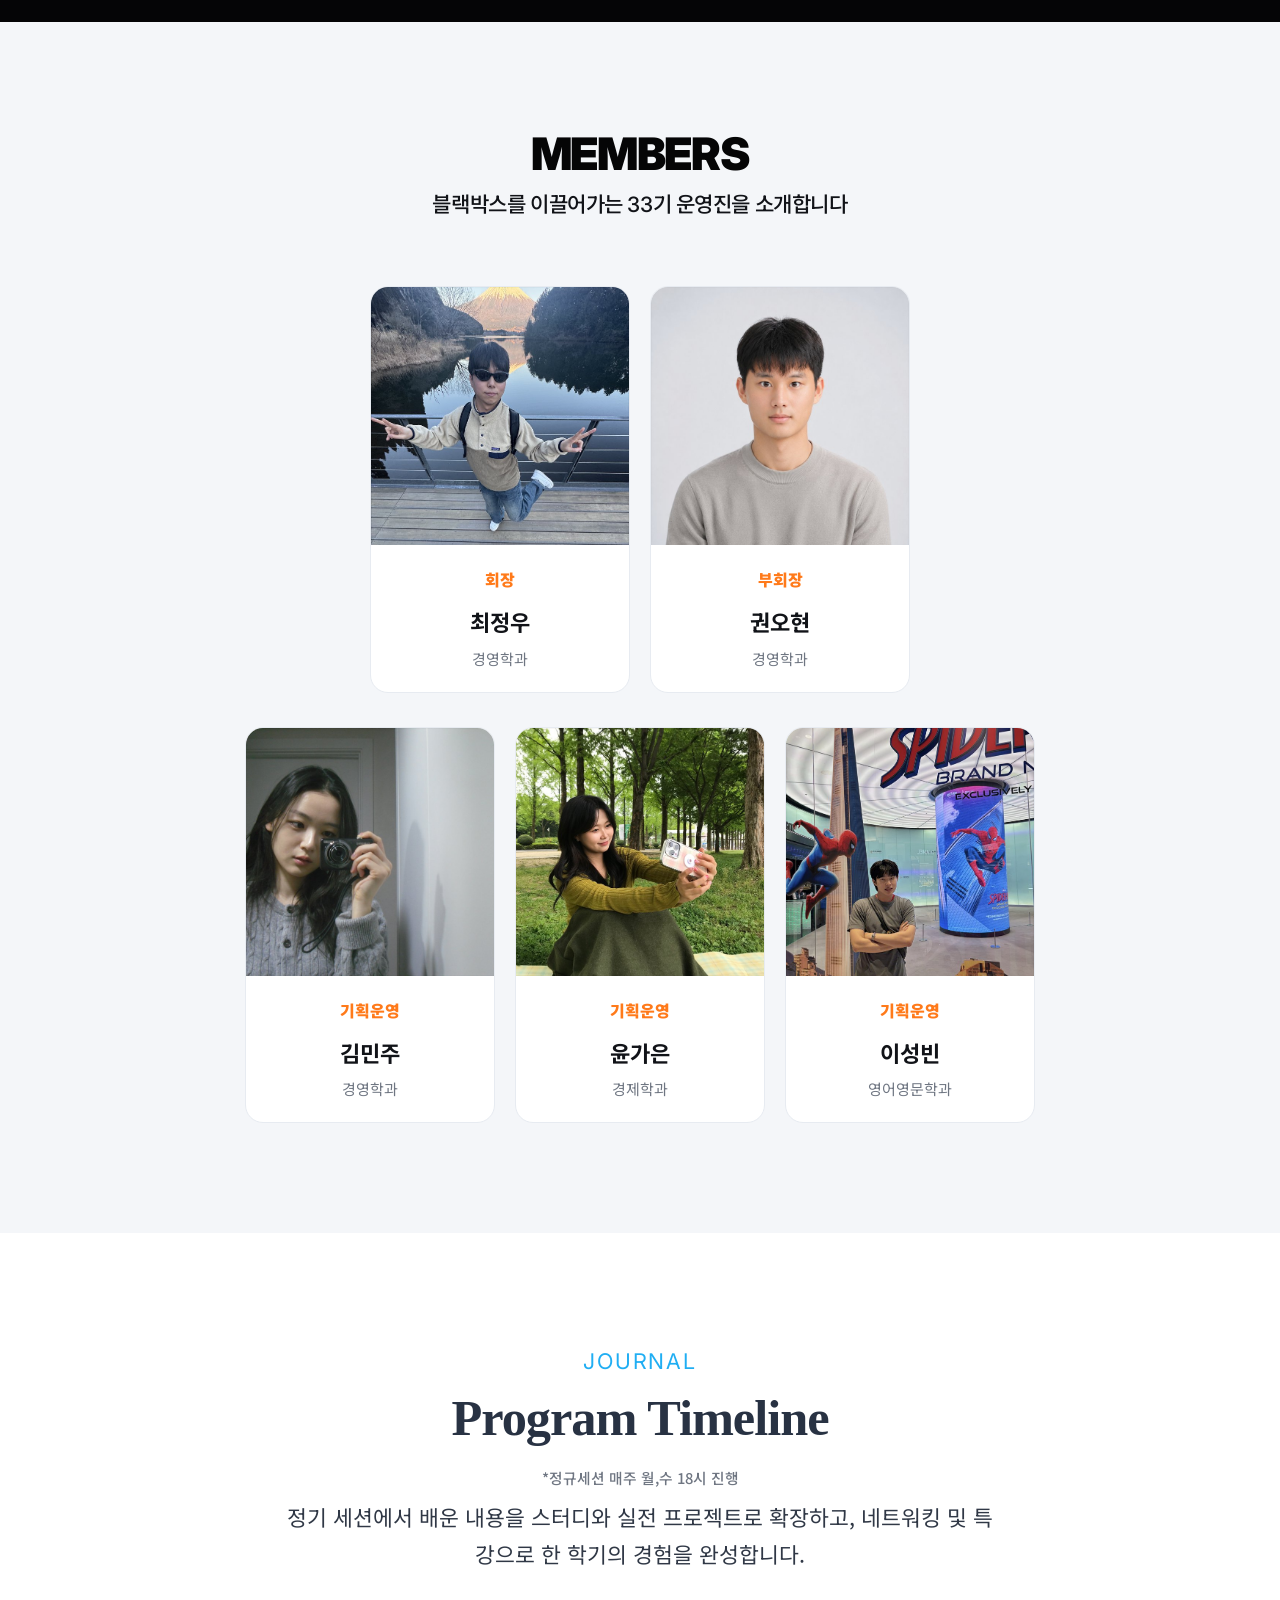
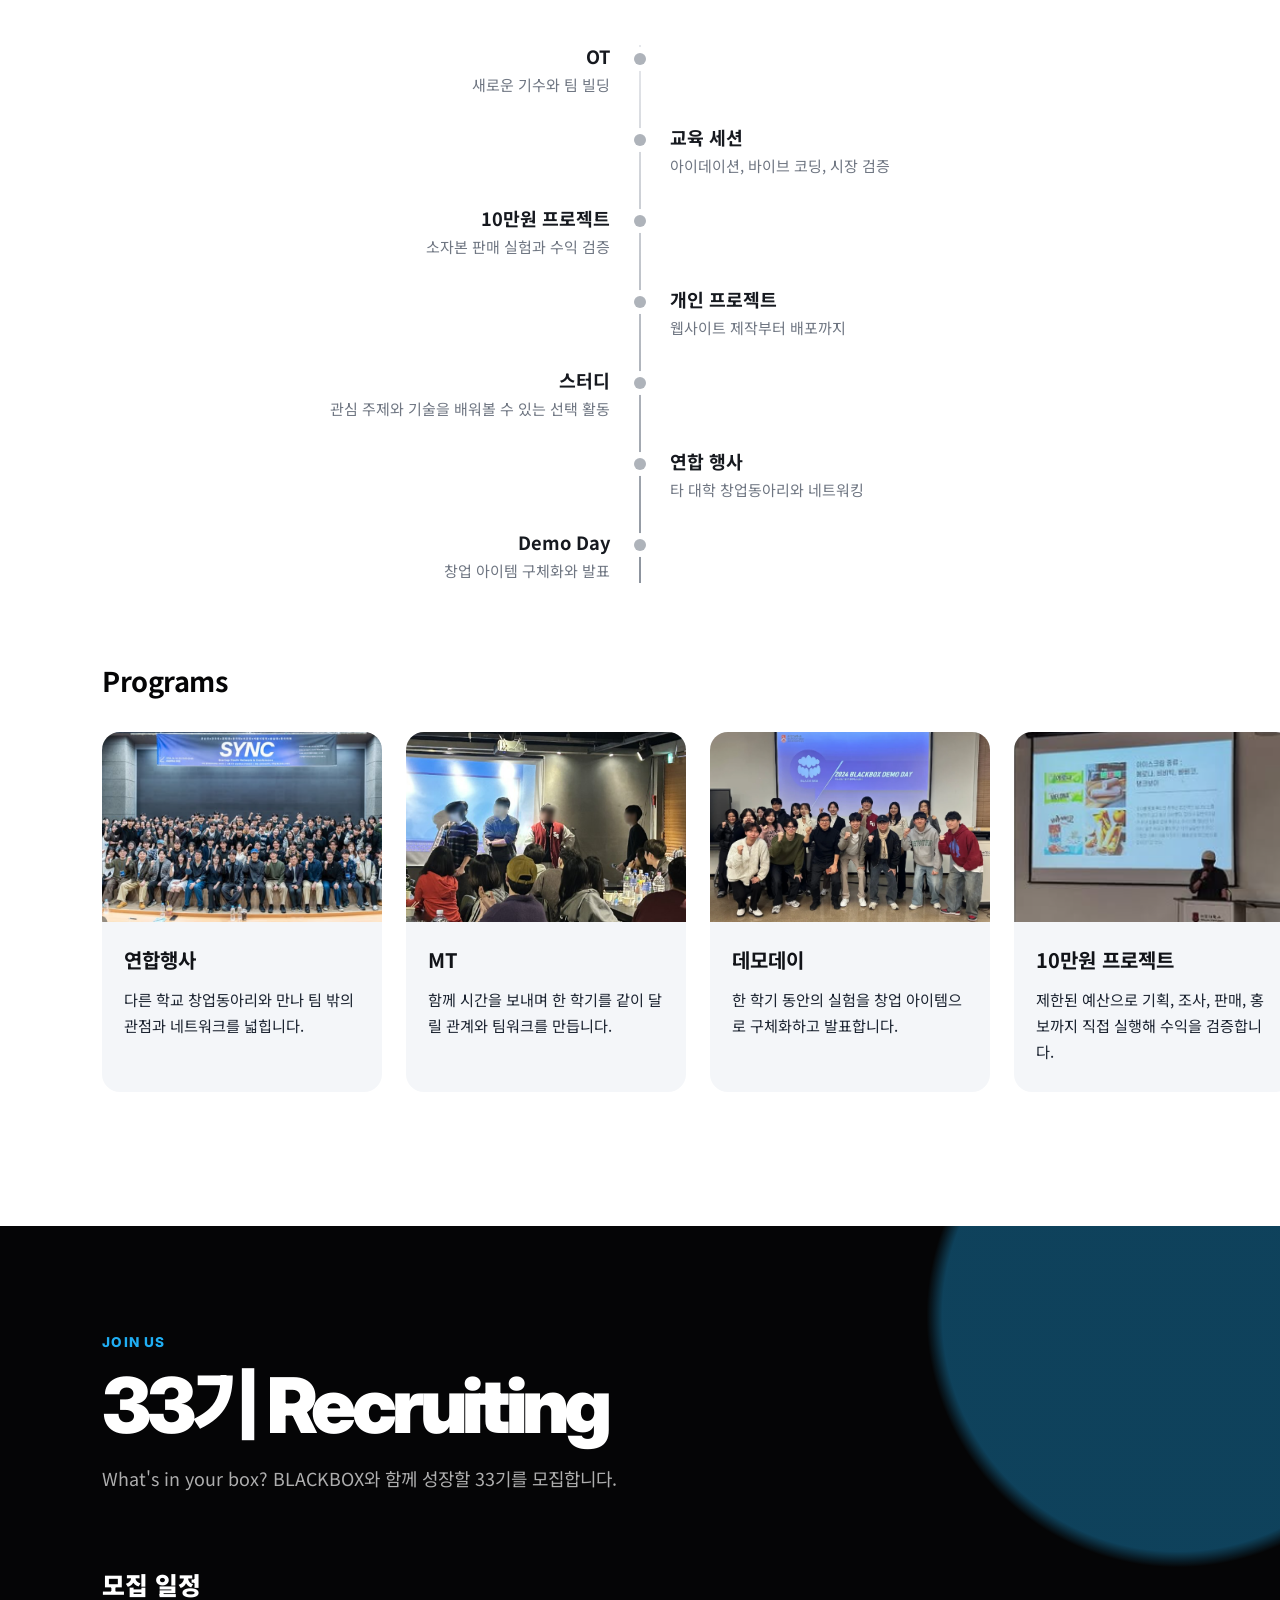
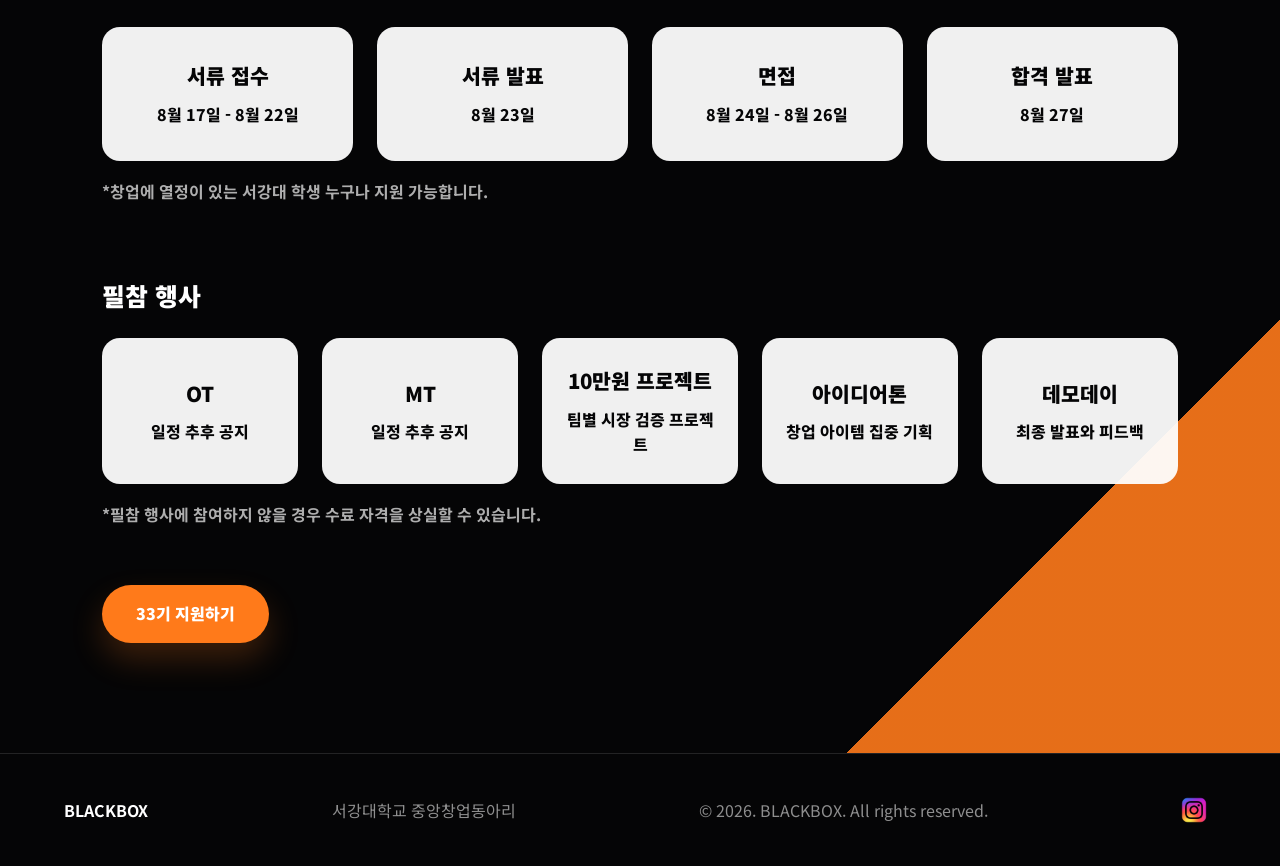
==== commit 9c727ae5: "Update recruiting schedule" ====
--- a/index.html
+++ b/index.html
@@ -317,10 +317,10 @@
       <div class="recruit-block">
         <h3>모집 일정</h3>
         <div class="recruit-card-grid schedule-grid">
-          <article><strong>서류 접수</strong><span>8월 24일 - 8월 30일</span></article>
-          <article><strong>서류 발표</strong><span>8월 31일</span></article>
-          <article><strong>면접</strong><span>9월 1일 - 9월 3일</span></article>
-          <article><strong>합격 발표</strong><span>9월 3일</span></article>
+          <article><strong>서류 접수</strong><span>8월 17일 - 8월 22일</span></article>
+          <article><strong>서류 발표</strong><span>8월 23일</span></article>
+          <article><strong>면접</strong><span>8월 24일 - 8월 26일</span></article>
+          <article><strong>합격 발표</strong><span>8월 27일</span></article>
         </div>
         <p class="recruit-note">*창업에 열정이 있는 서강대 학생 누구나 지원 가능합니다.</p>
       </div>
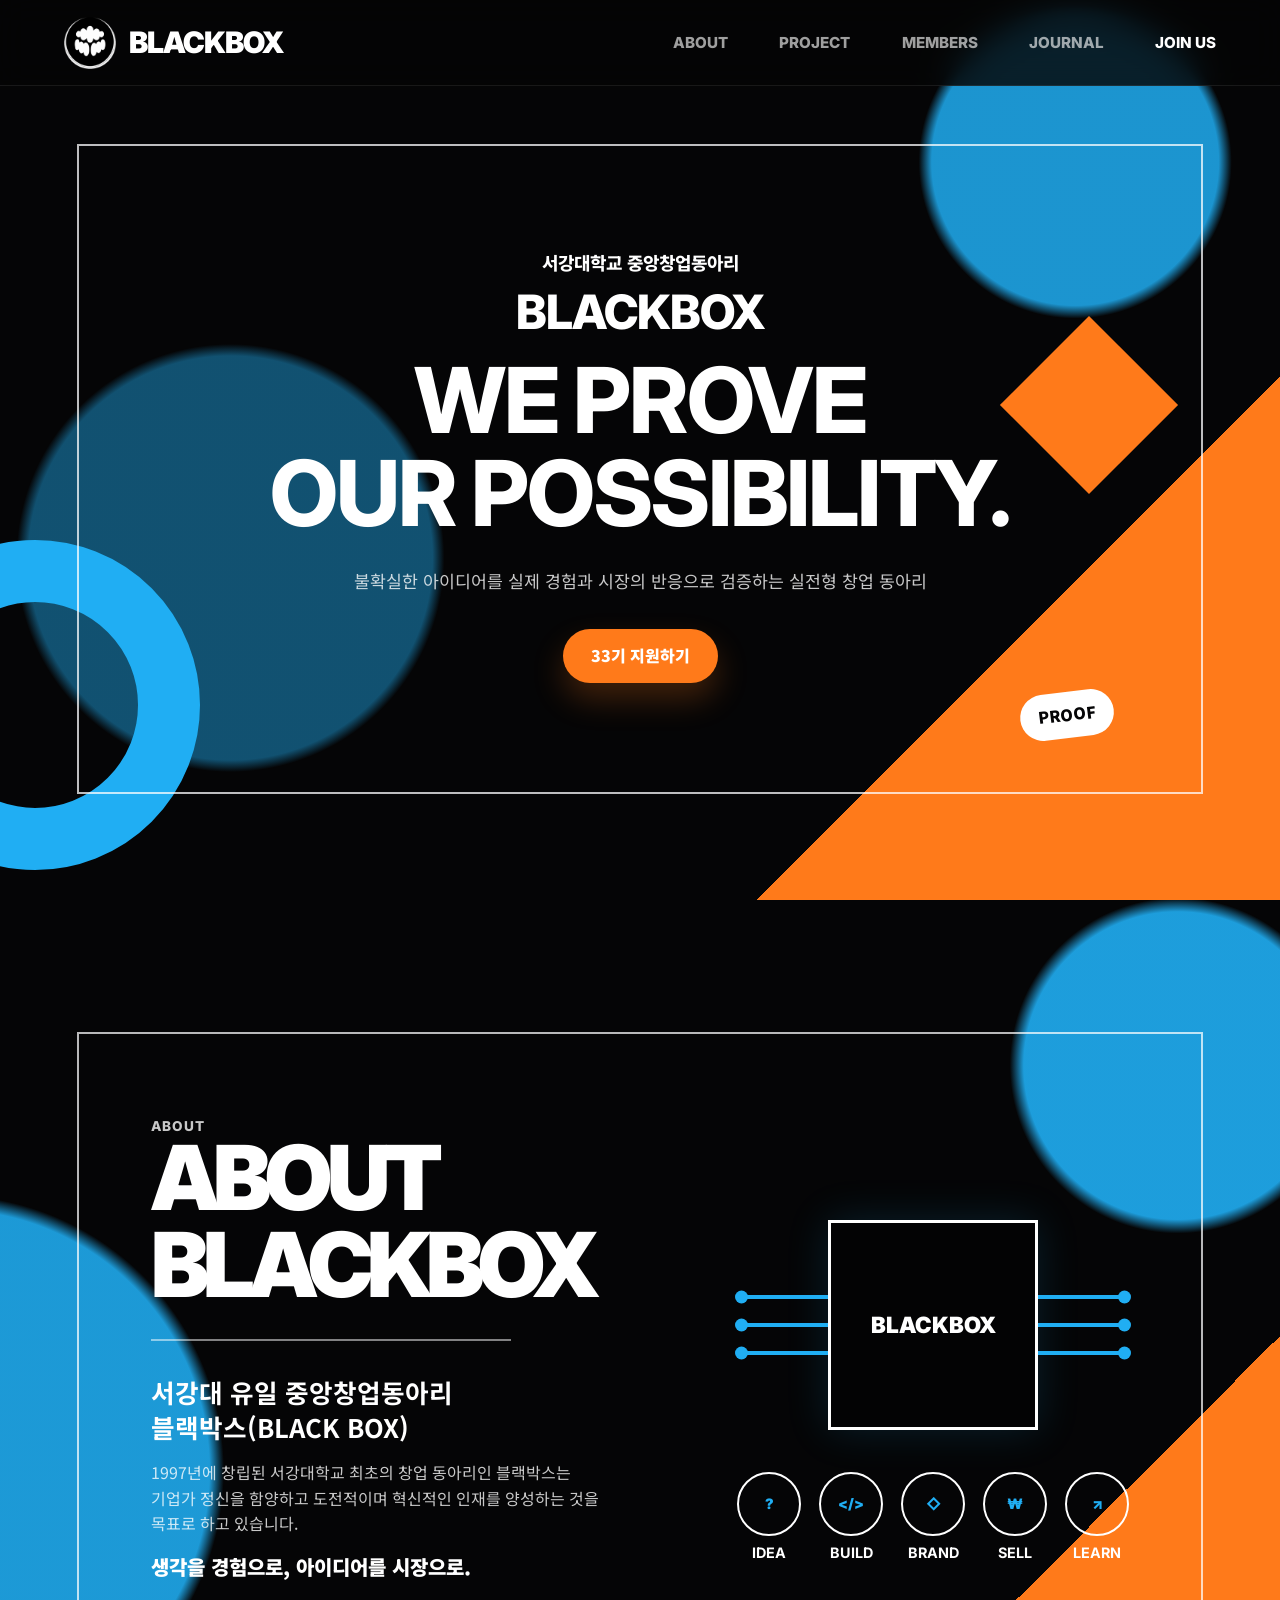
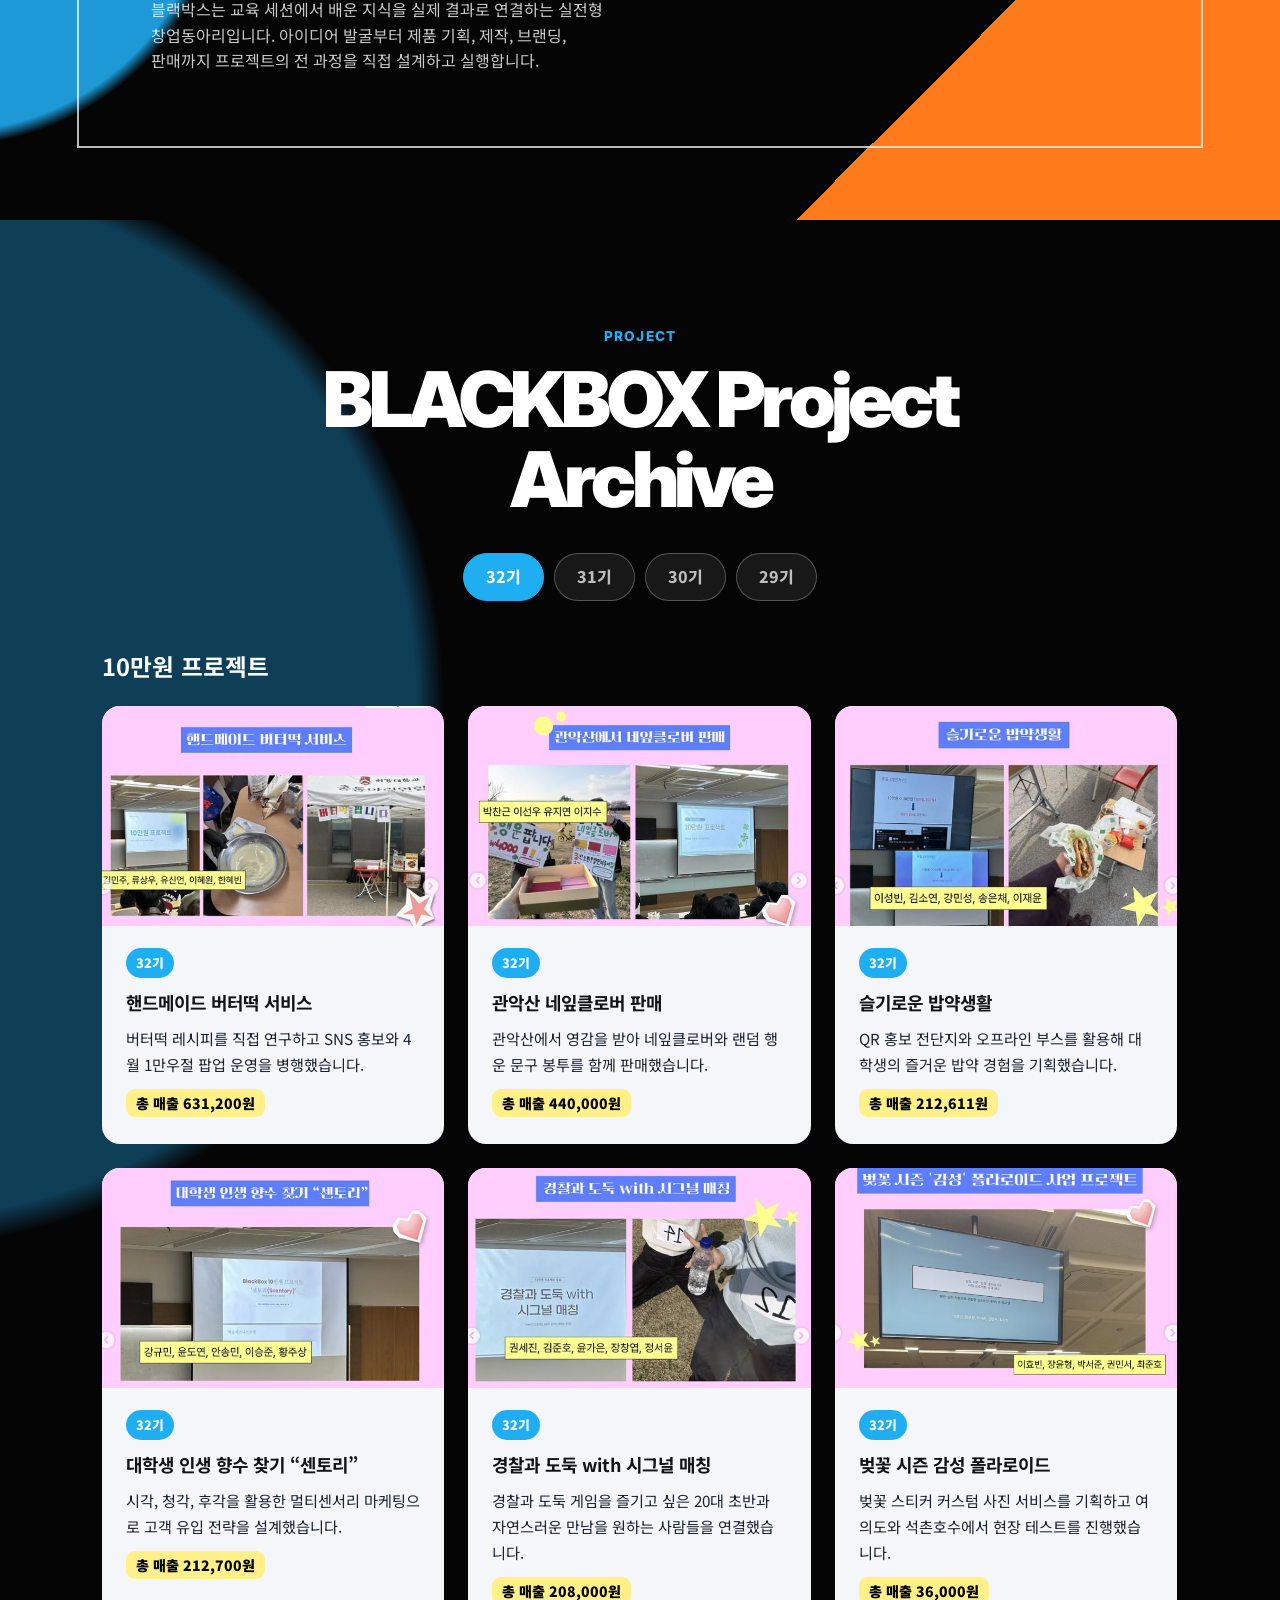
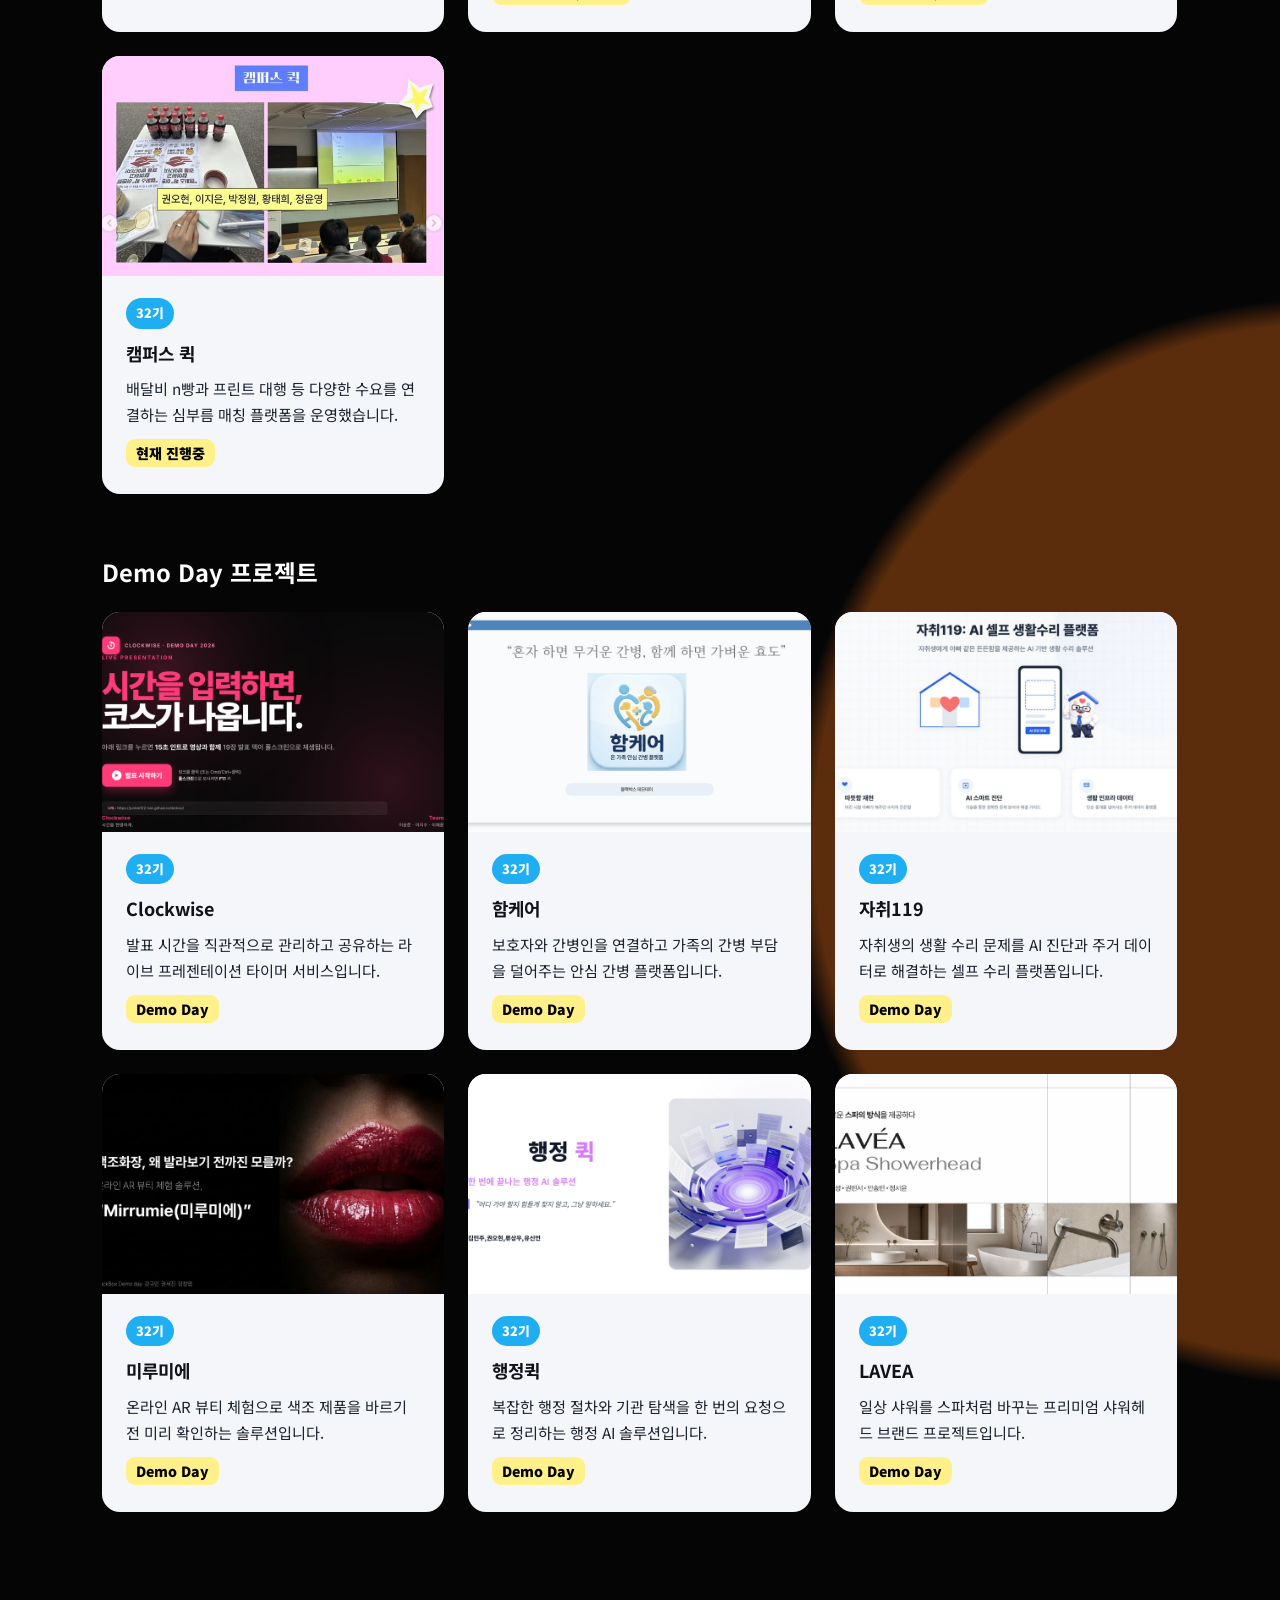
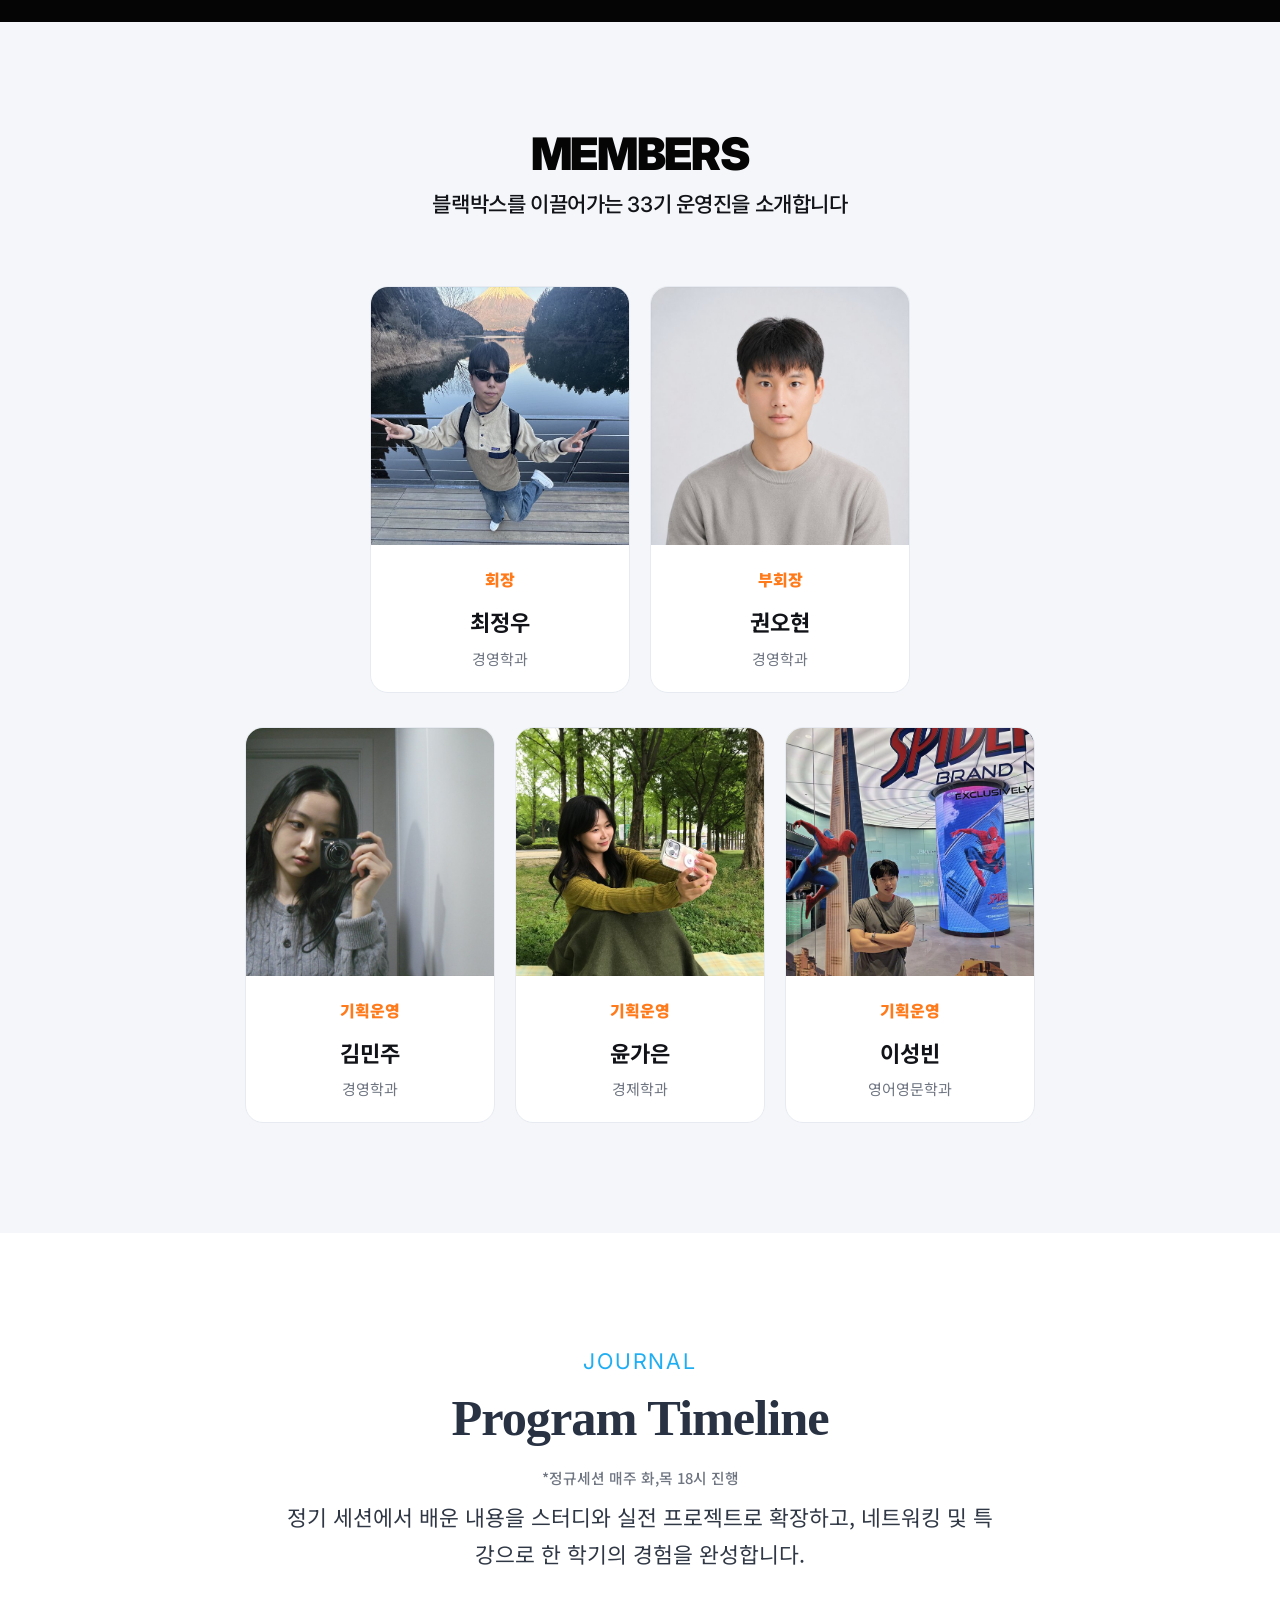
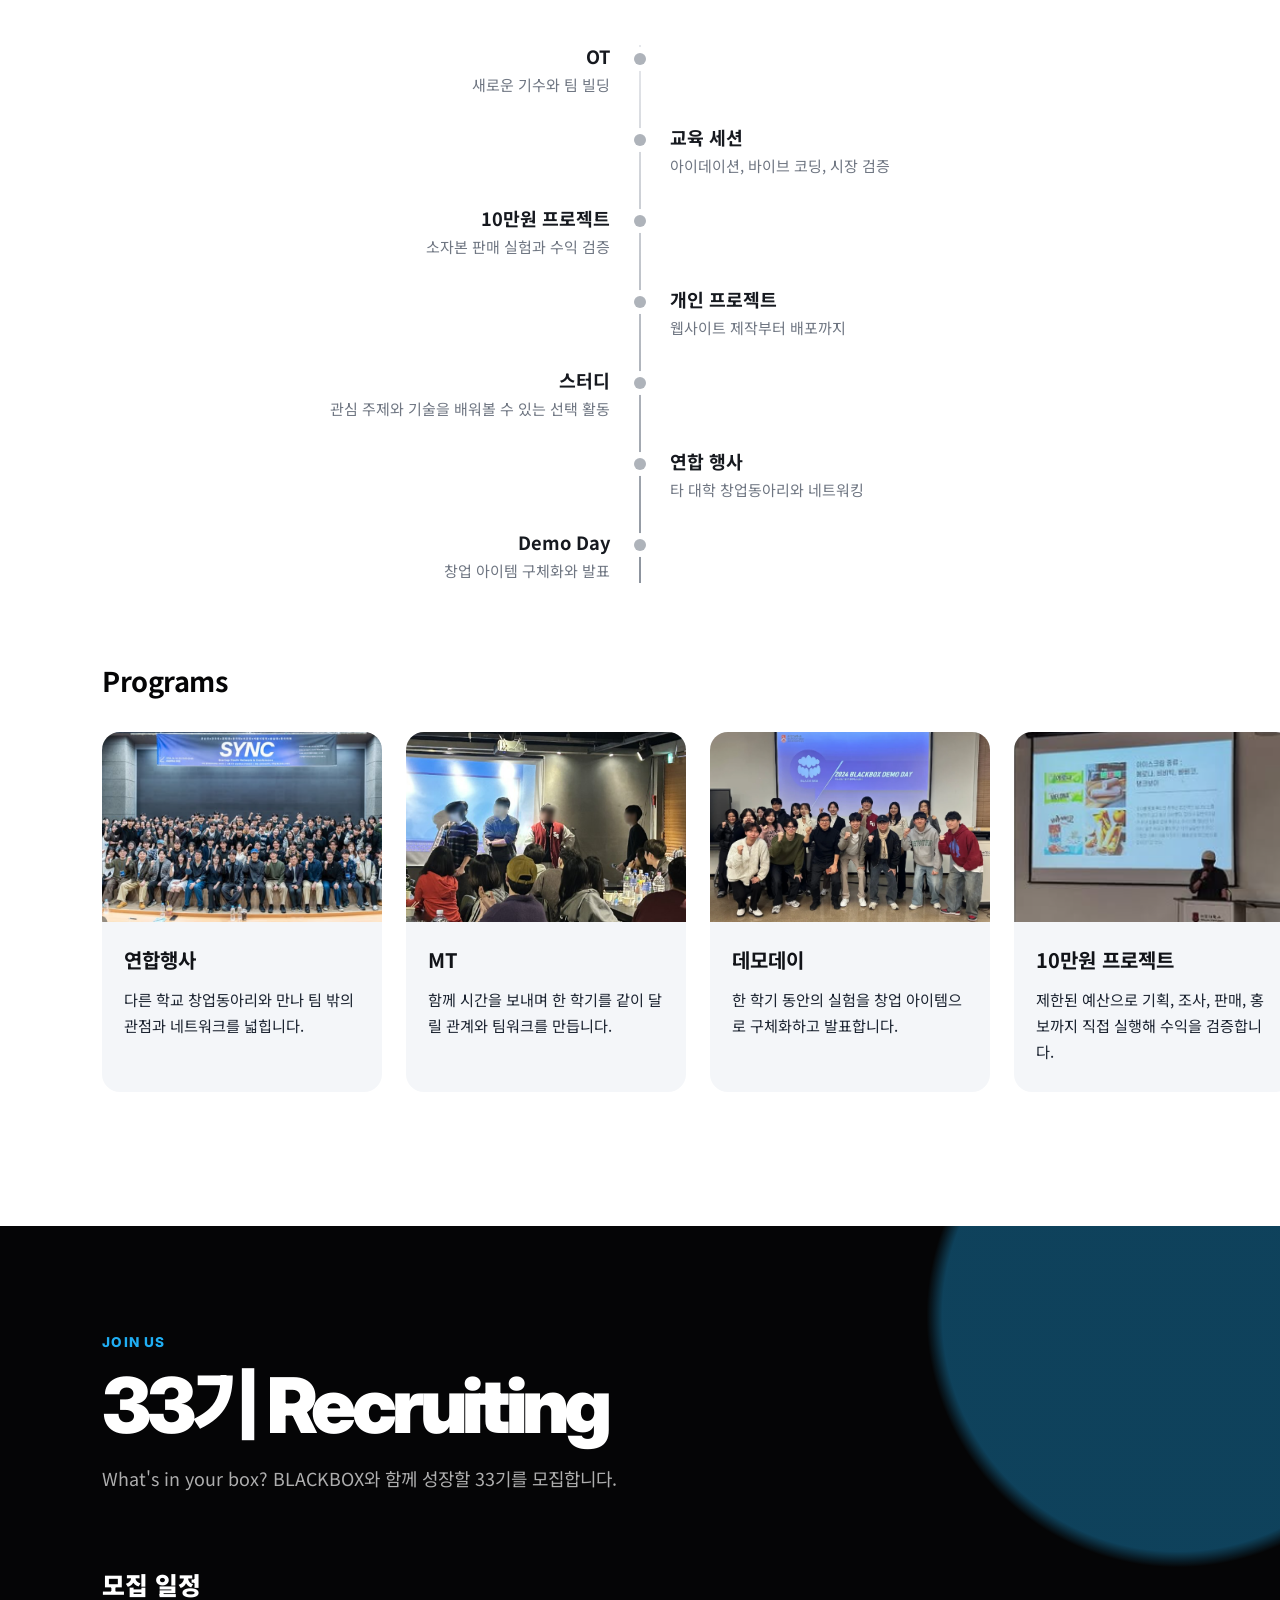
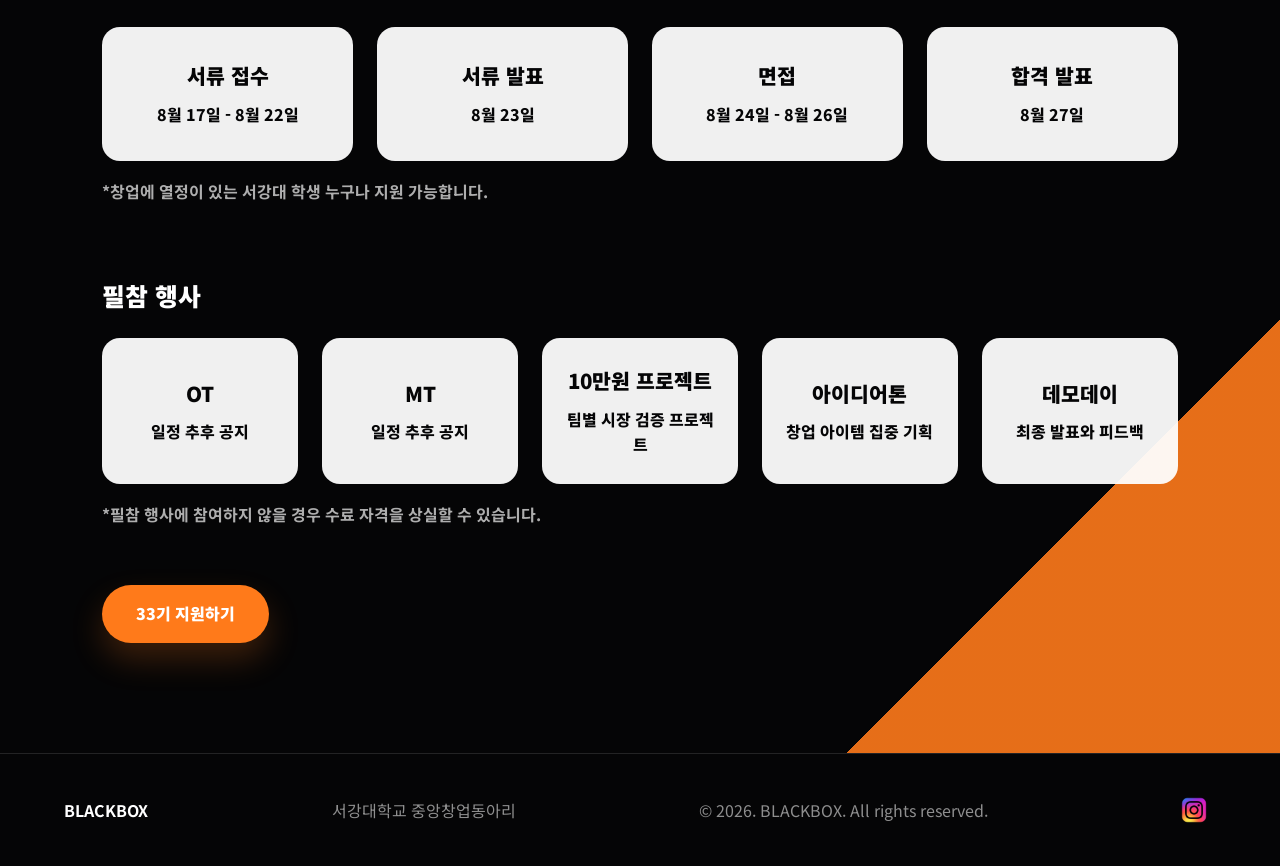
==== commit 6e274c51: "Update regular session schedule" ====
--- a/index.html
+++ b/index.html
@@ -283,7 +283,7 @@
       <div class="journal-heading">
         <p class="eyebrow">JOURNAL</p>
         <h2>Program Timeline</h2>
-        <span>*정규세션 매주 월,수 18시 진행</span>
+        <span>*정규세션 매주 화,목 18시 진행</span>
         <p>정기 세션에서 배운 내용을 스터디와 실전 프로젝트로 확장하고, 네트워킹 및 특강으로 한 학기의 경험을 완성합니다.</p>
       </div>
       <div class="program-timeline" aria-label="블랙박스 프로그램 타임라인">
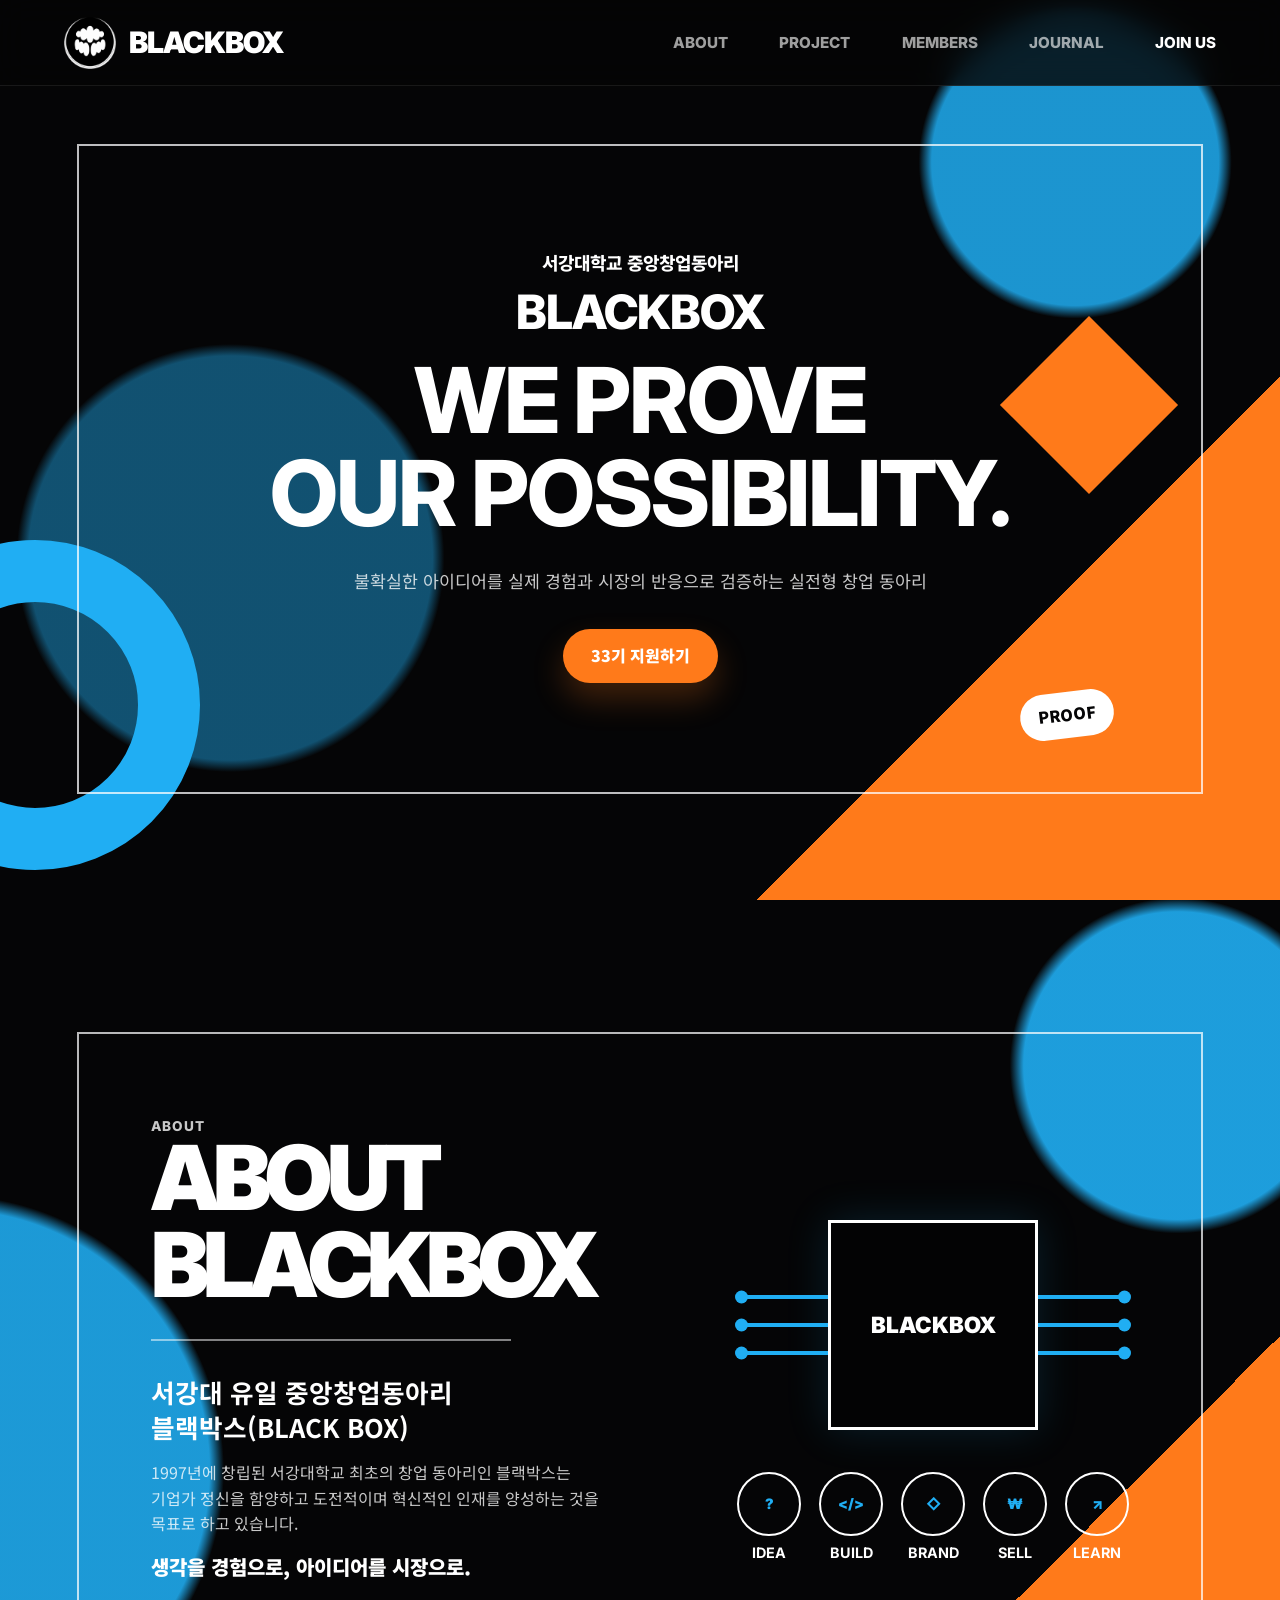
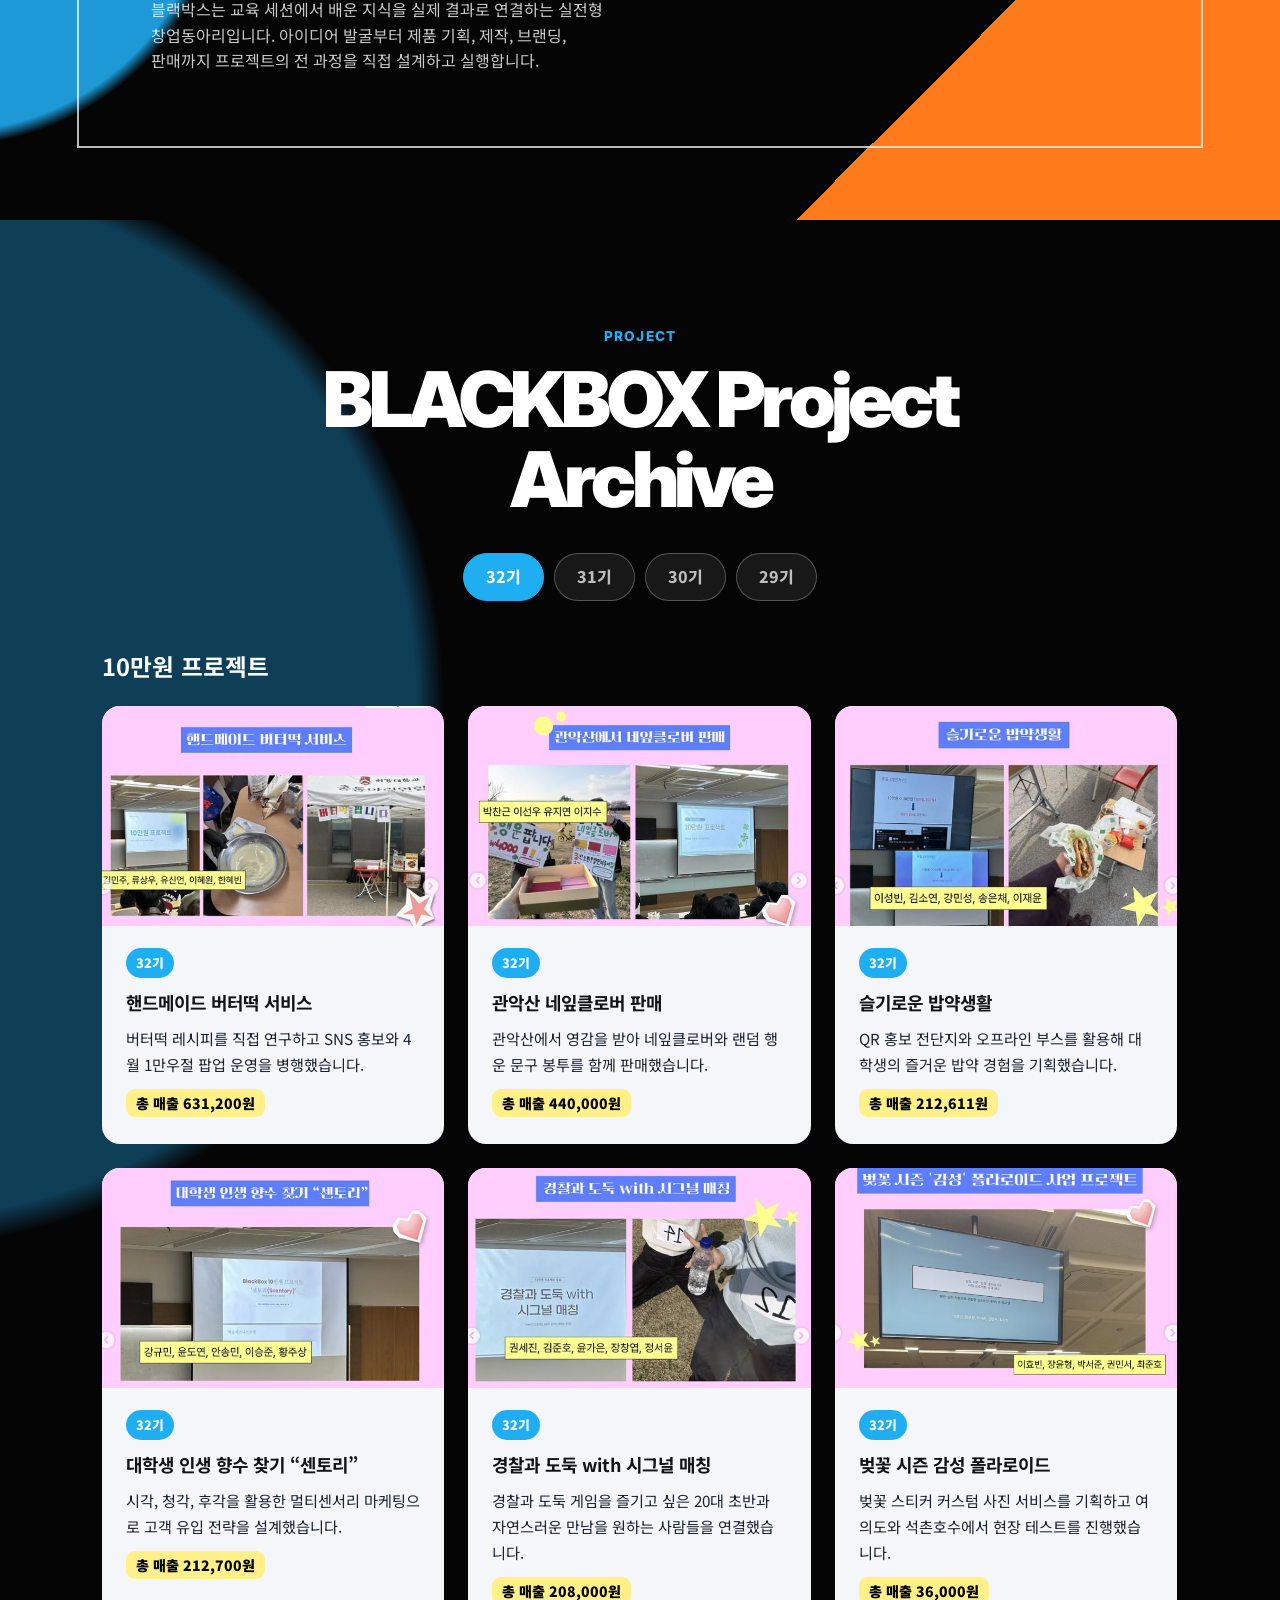
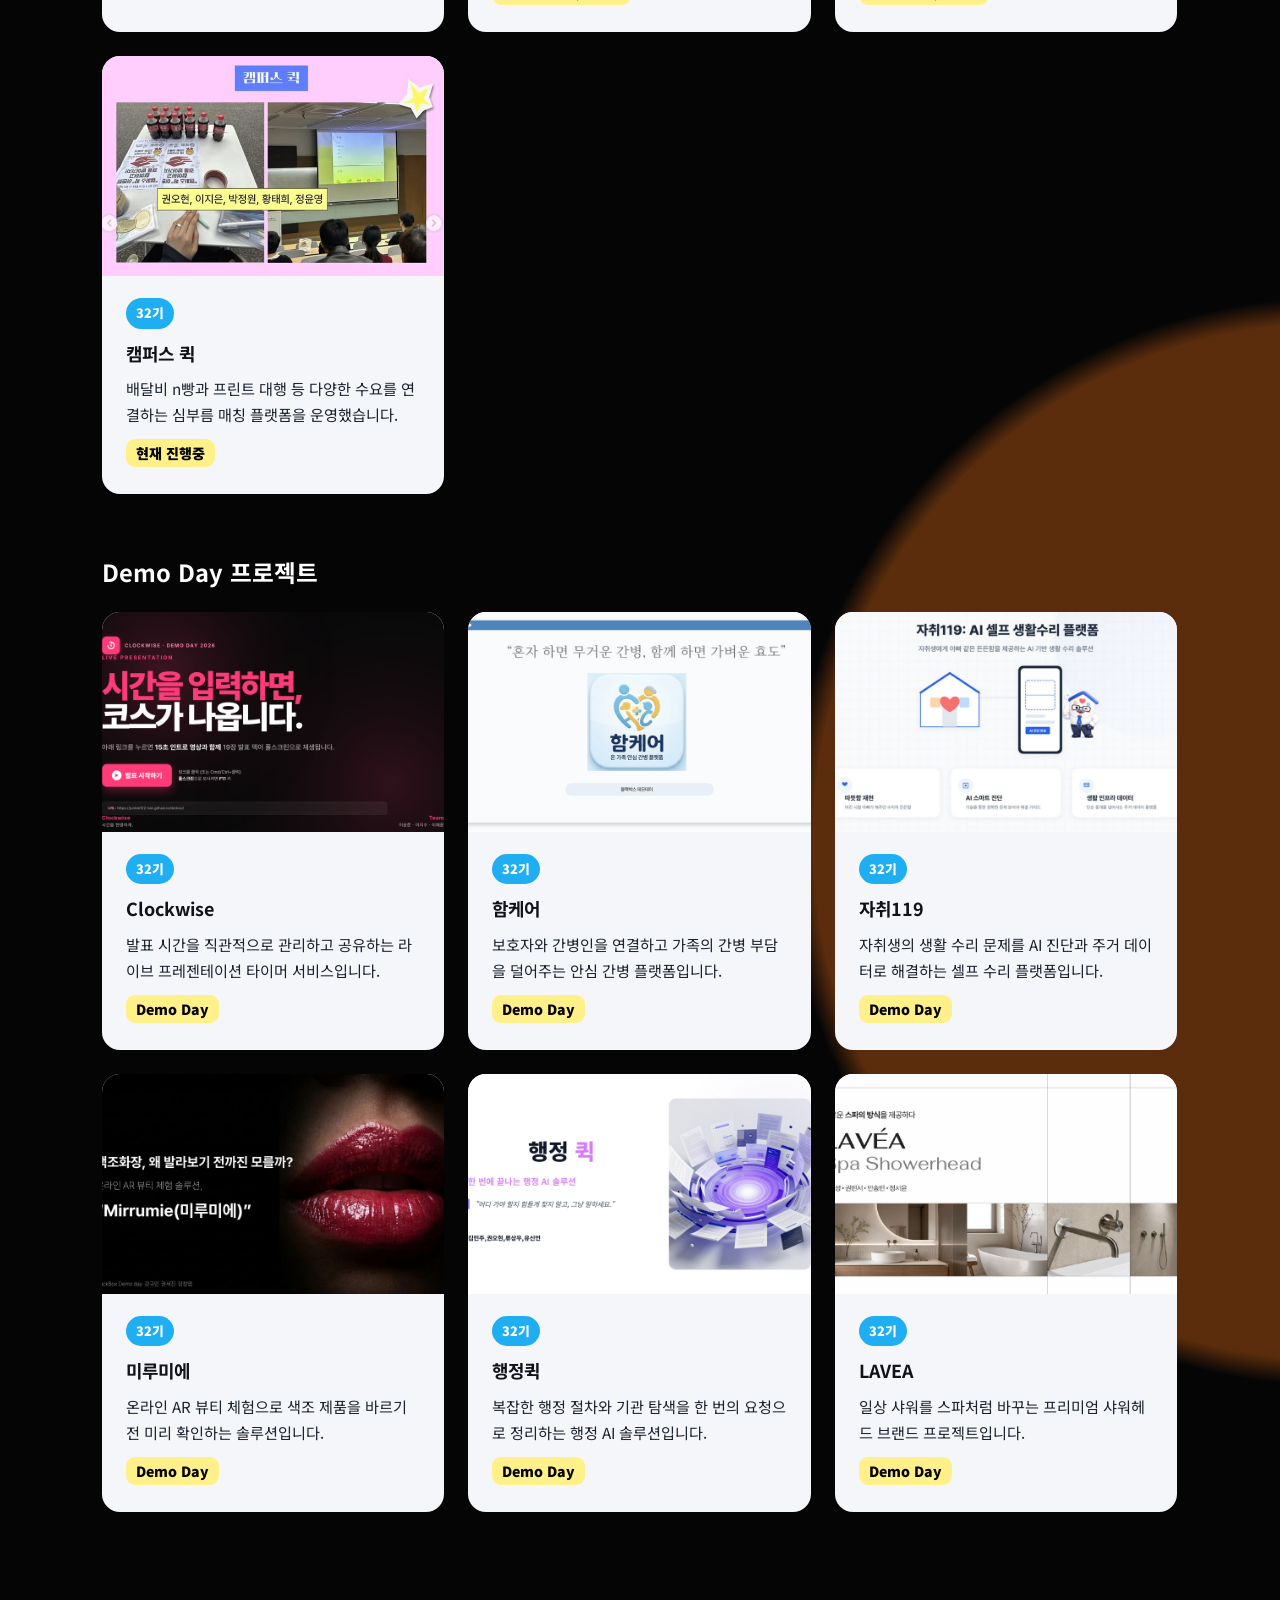
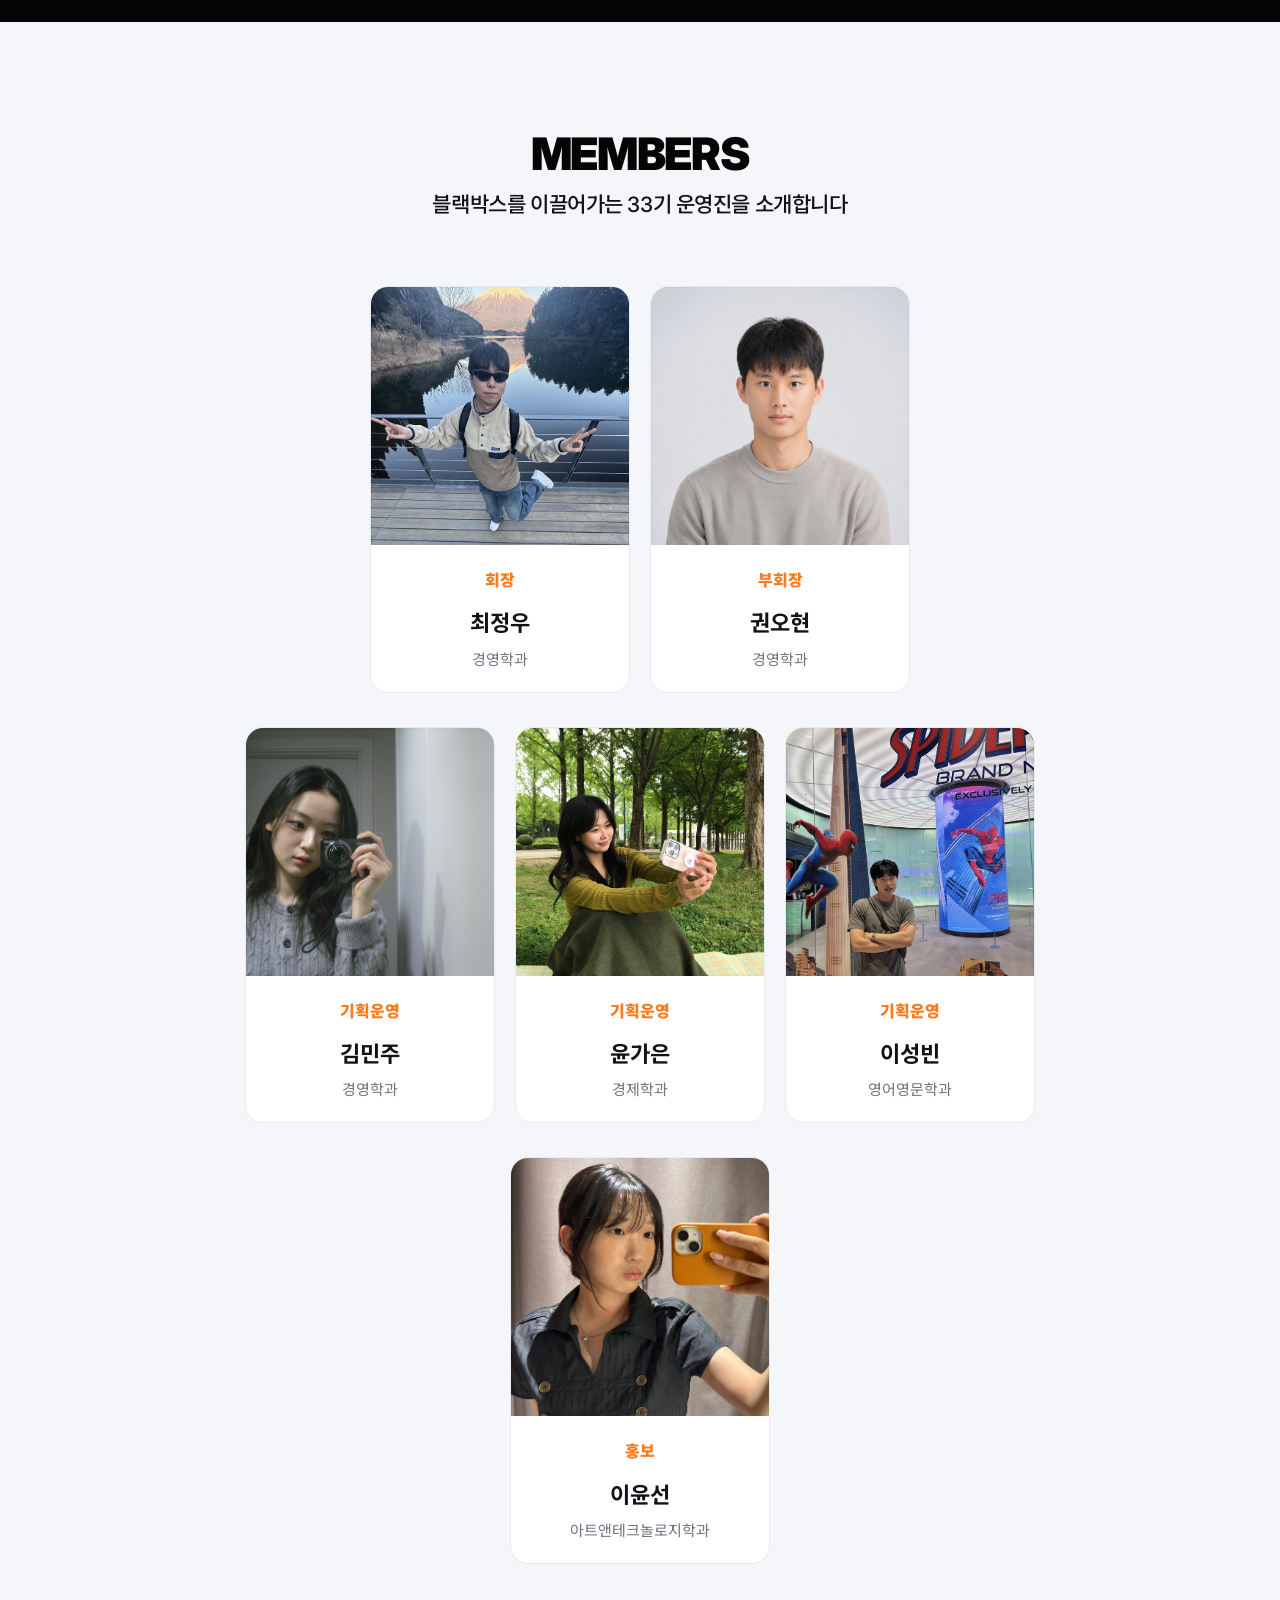
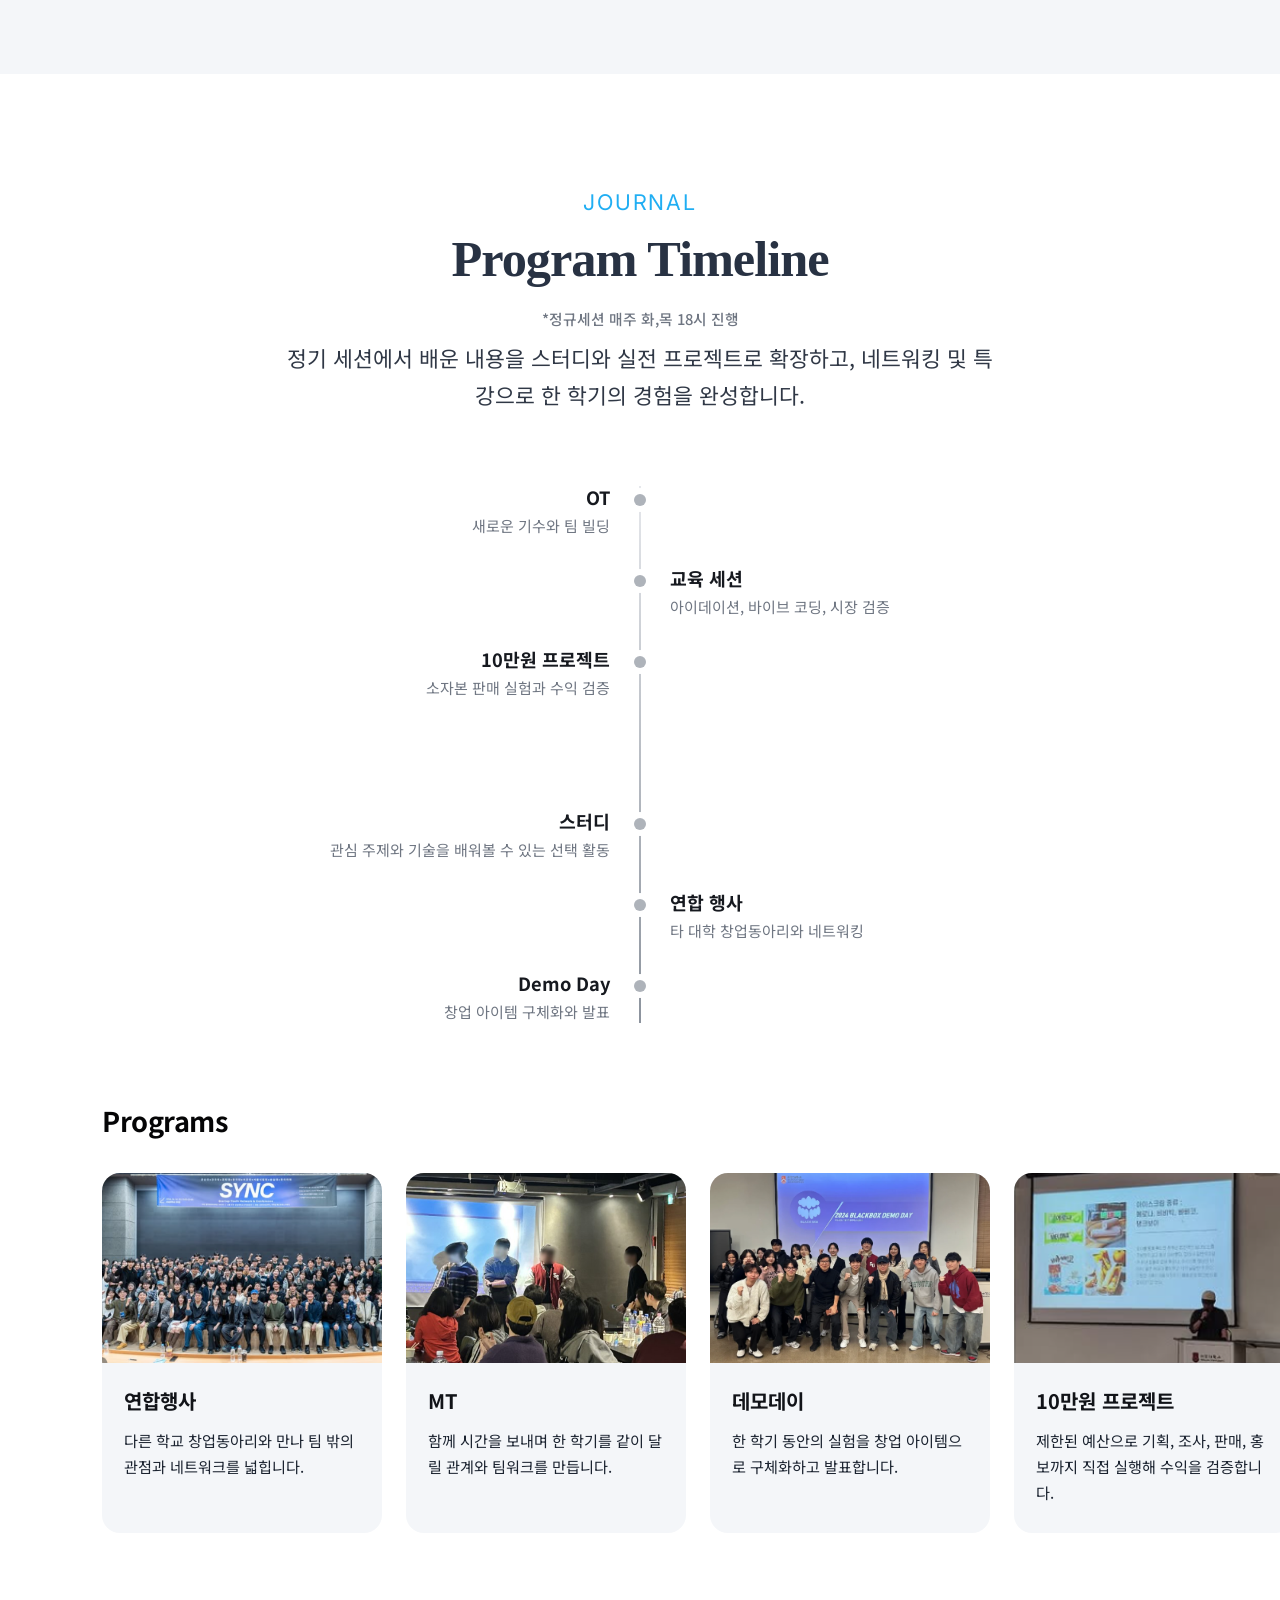
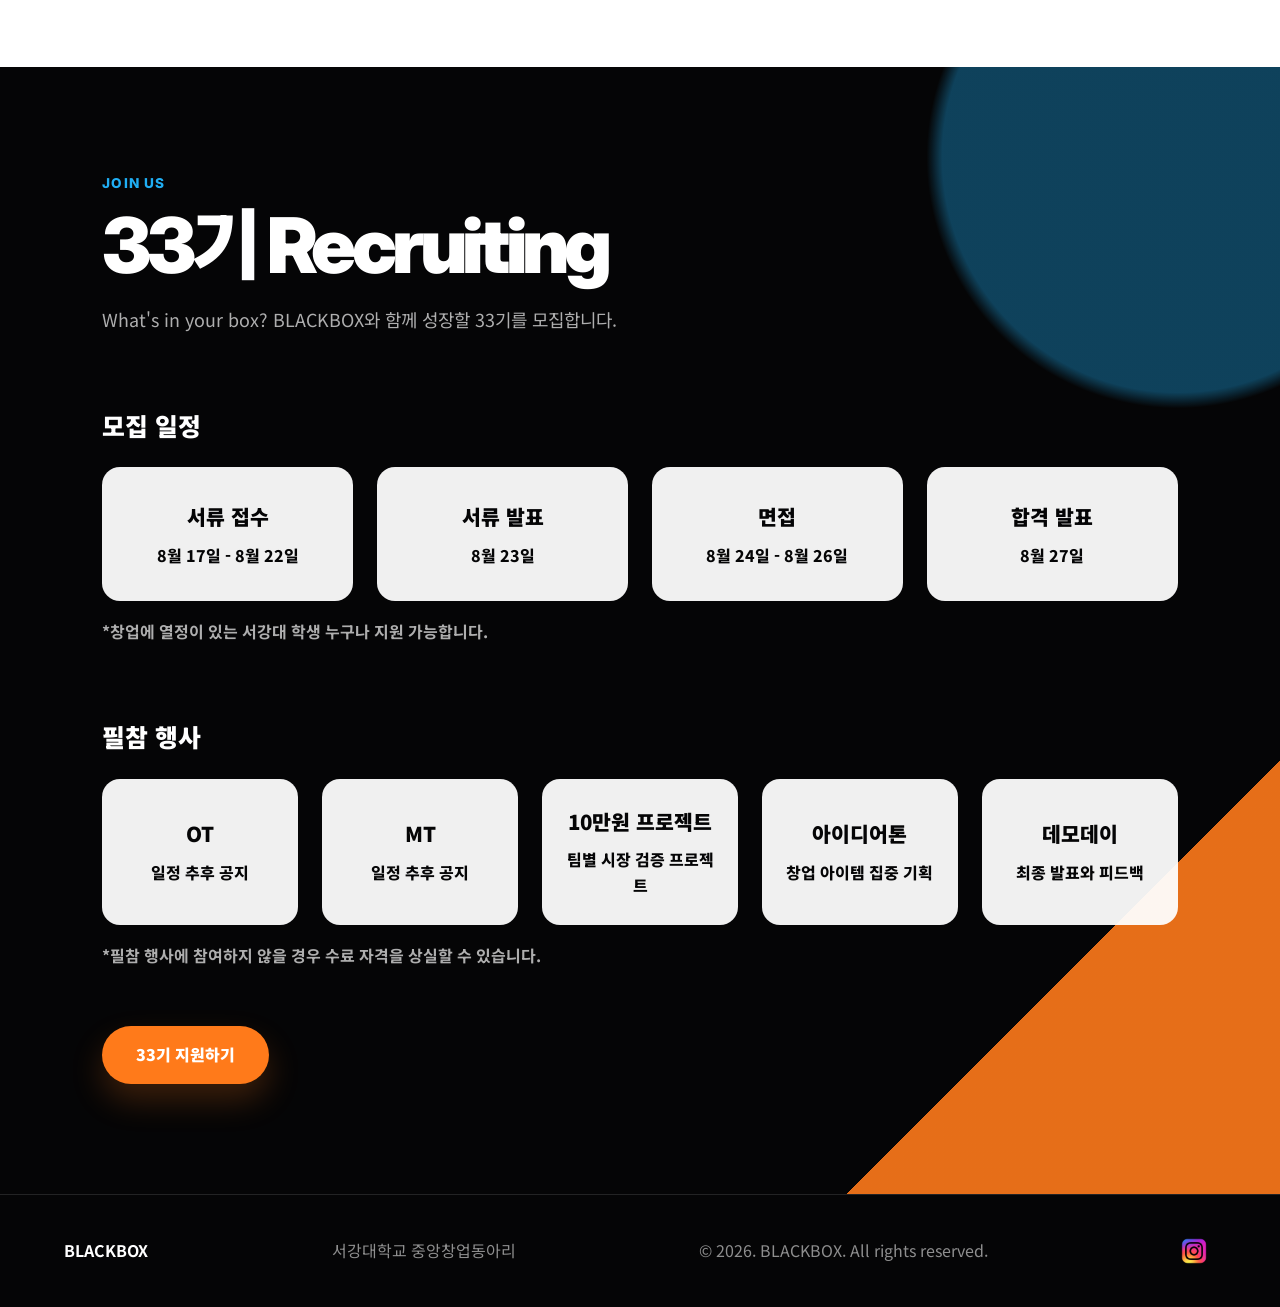
==== commit 4654850d: "Add Lee Yunseon to members" ====
--- a/index.html
+++ b/index.html
@@ -276,6 +276,12 @@
             <span>기획운영</span><strong>이성빈</strong><p>영어영문학과</p>
           </article>
         </div>
+        <div class="member-row member-row-1">
+          <article class="member-card">
+            <img class="member-photo member-photo-yunseon" src="assets/members/lee-yunseon.jpg" alt="이윤선">
+            <span>홍보</span><strong>이윤선</strong><p>아트앤테크놀로지학과</p>
+          </article>
+        </div>
       </div>
     </section>
 
@@ -351,5 +357,6 @@
   </footer>
 
   <script src="script.js"></script>
+  <script defer src="/_vercel/insights/script.js"></script>
 </body>
 </html>
--- a/styles.css
+++ b/styles.css
@@ -483,6 +483,9 @@
 .member-row-3 {
   grid-template-columns: repeat(3, minmax(210px, 250px));
 }
+.member-row-1 {
+  grid-template-columns: minmax(220px, 260px);
+}
 .member-grid {
   display: grid;
   grid-template-columns: repeat(3, minmax(0, 1fr));
@@ -508,6 +511,9 @@
 }
 .member-photo-sungbin {
   object-position: center 38%;
+}
+.member-photo-yunseon {
+  object-position: center 42%;
 }
 .member-photo-placeholder {
   display: grid;
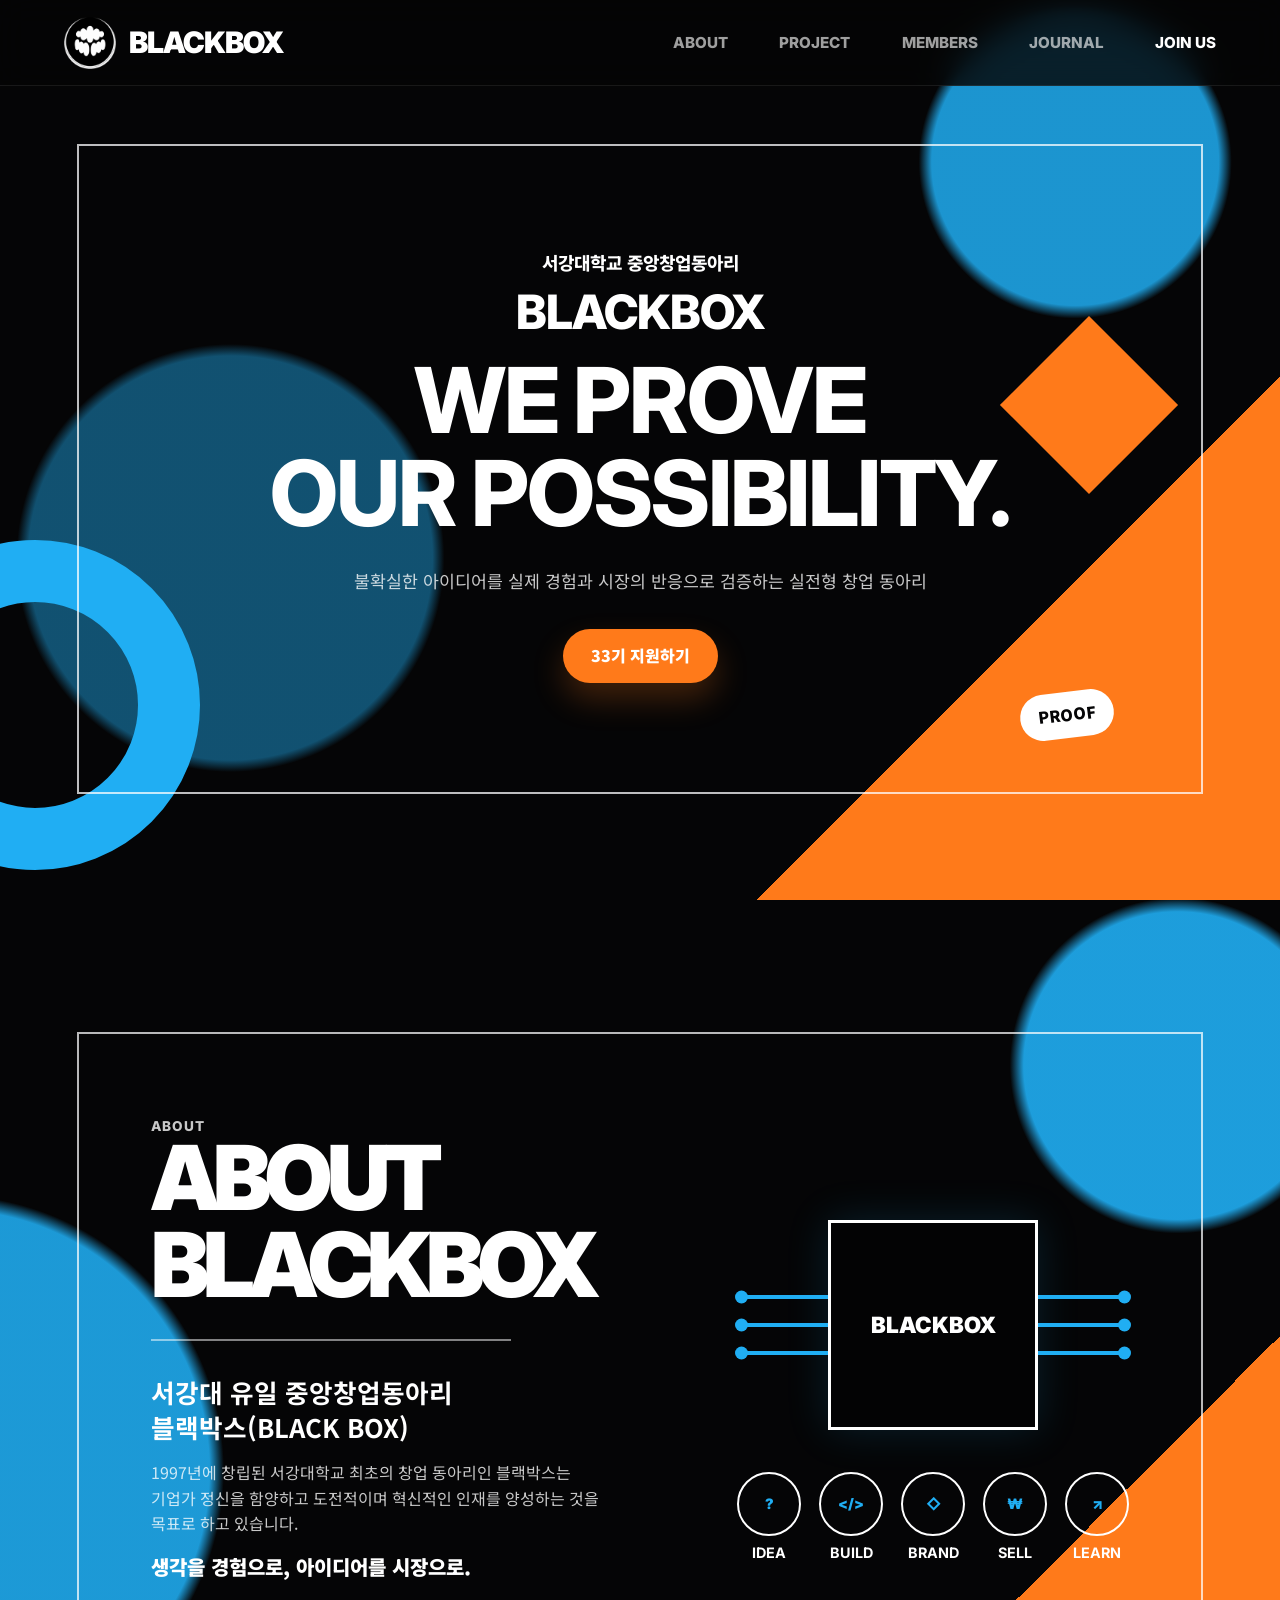
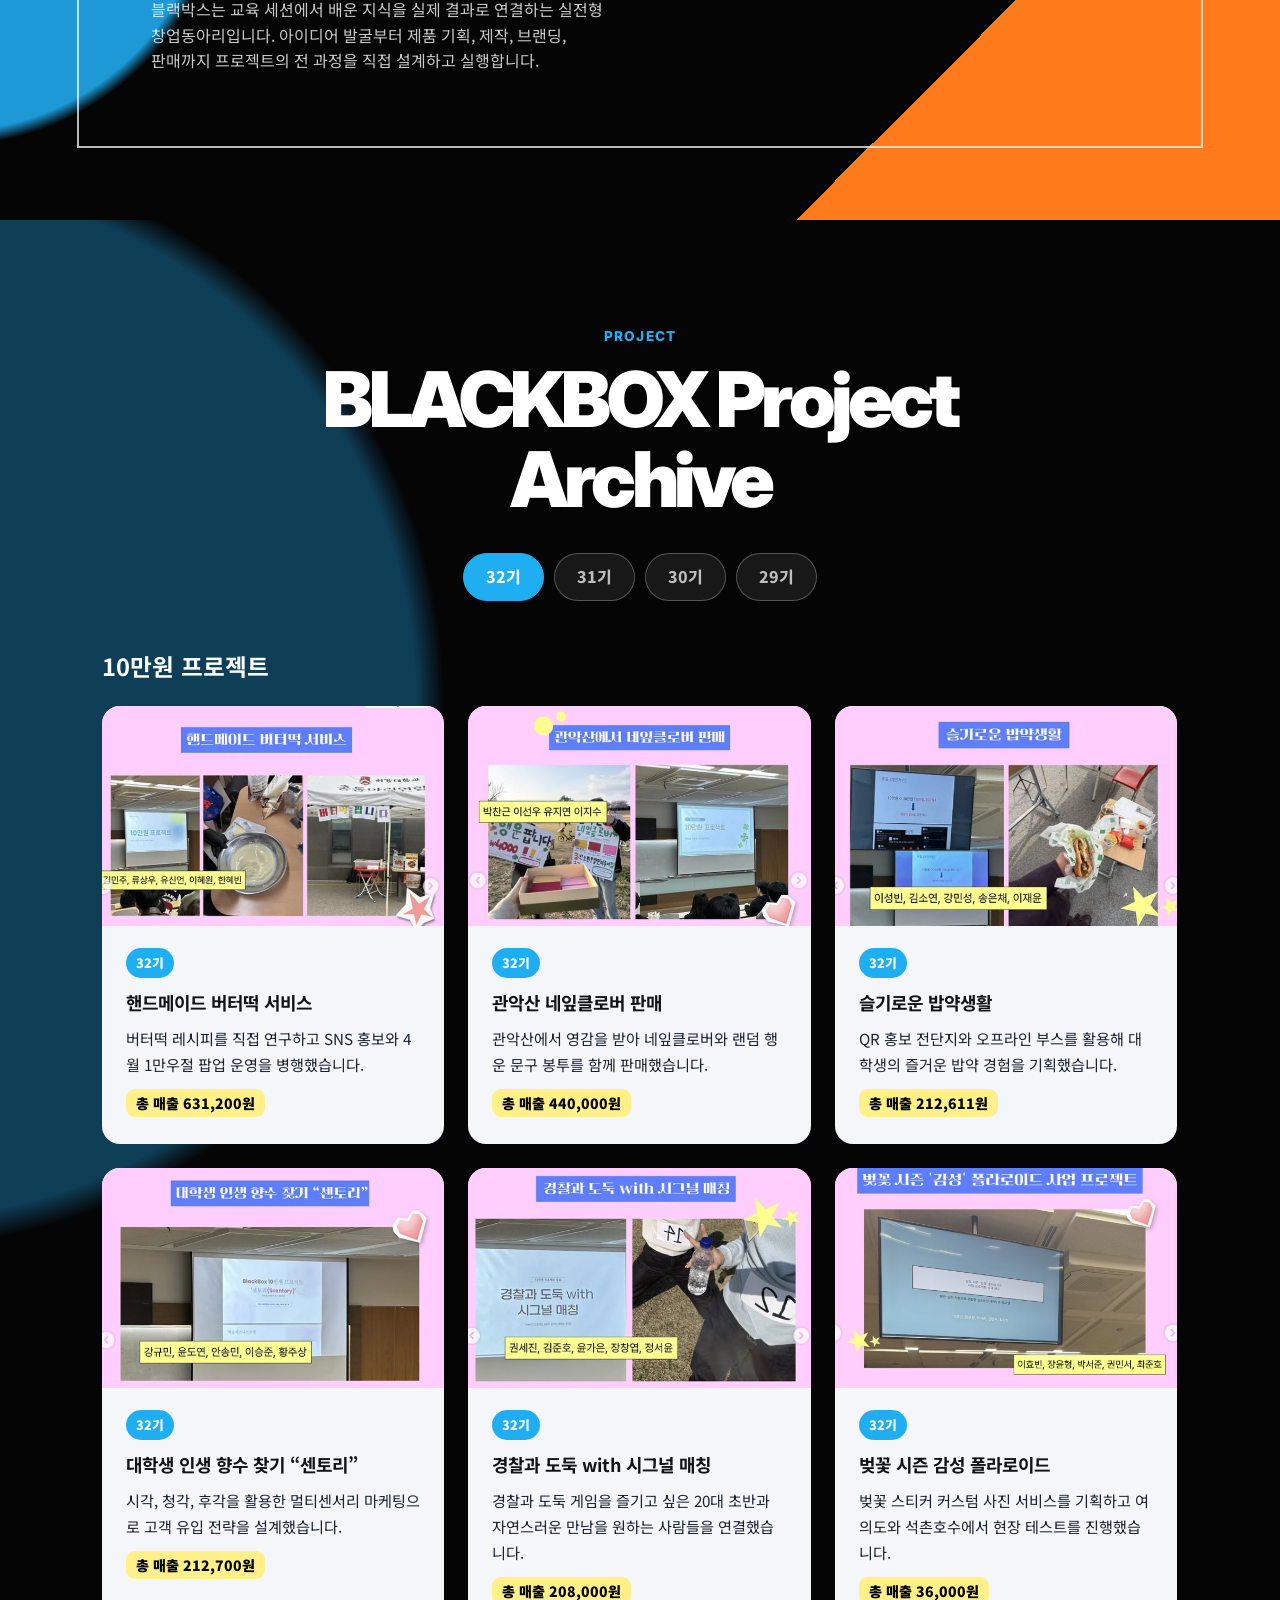
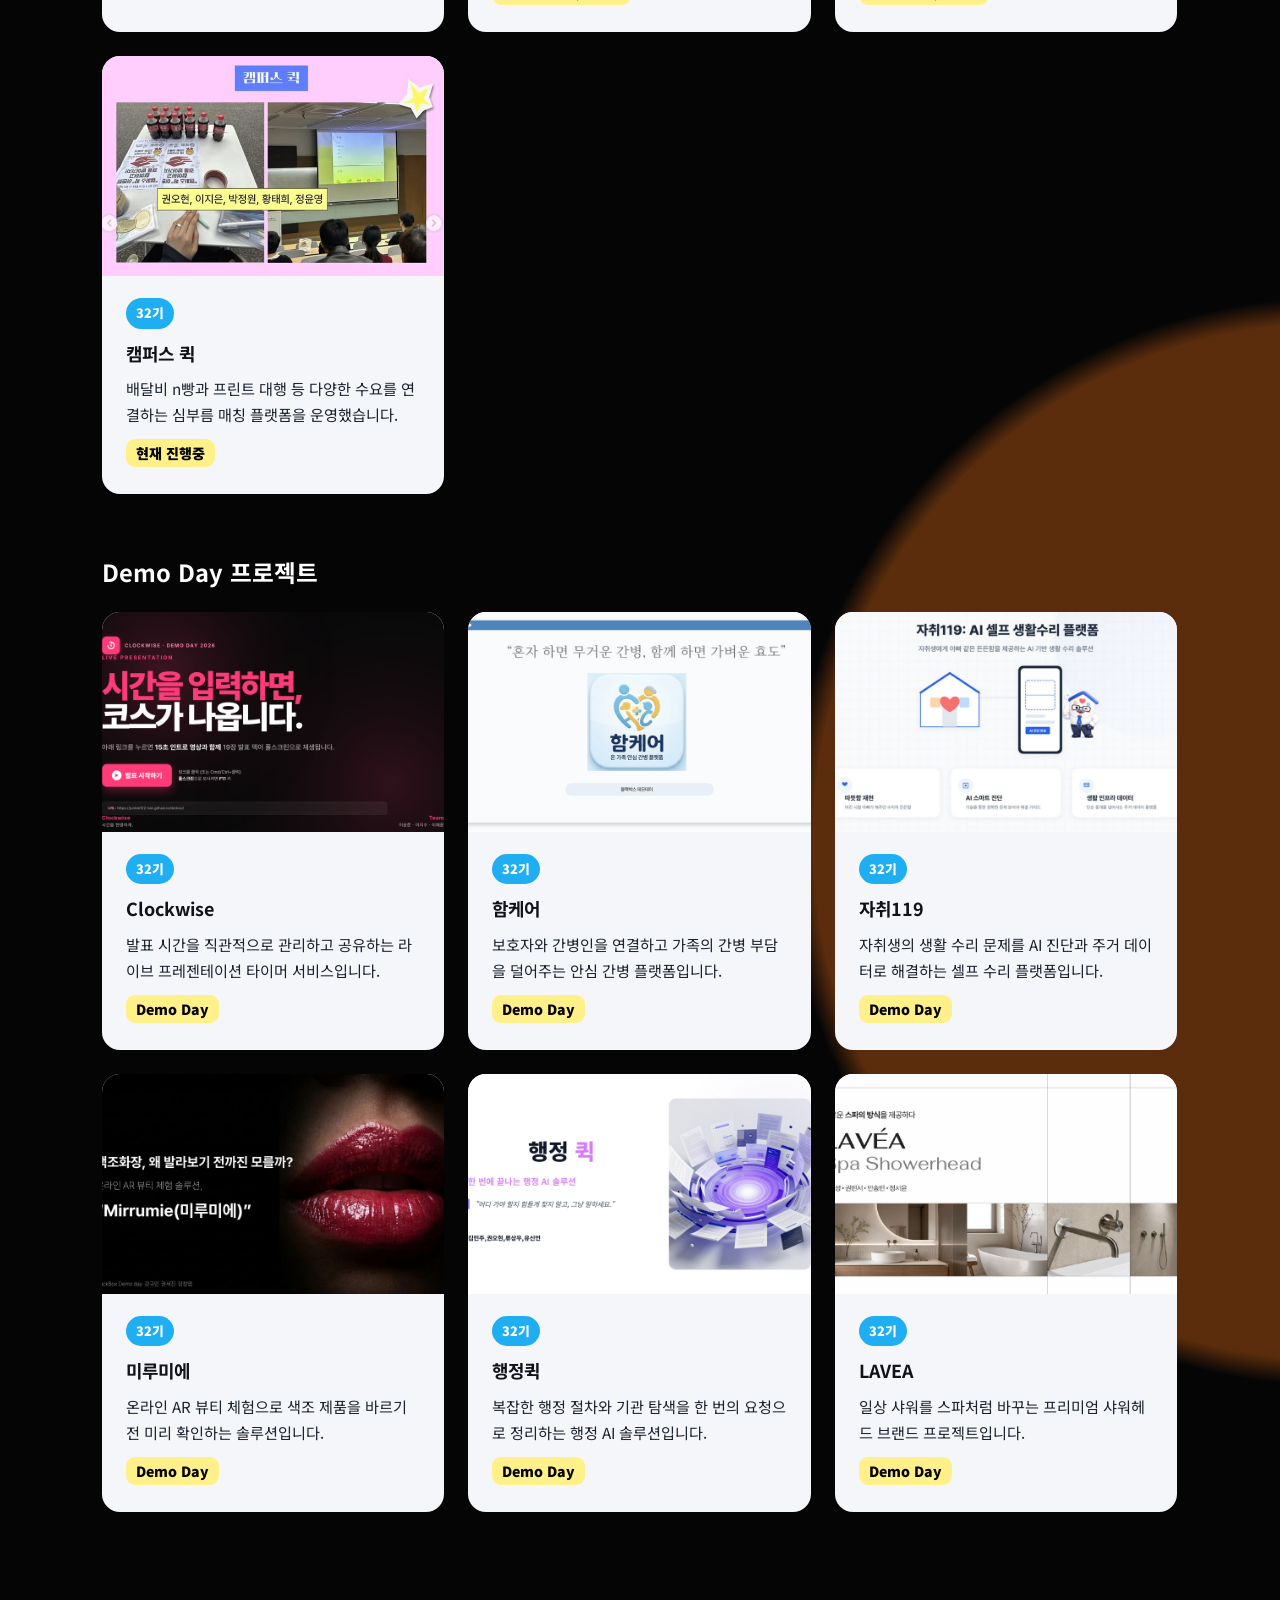
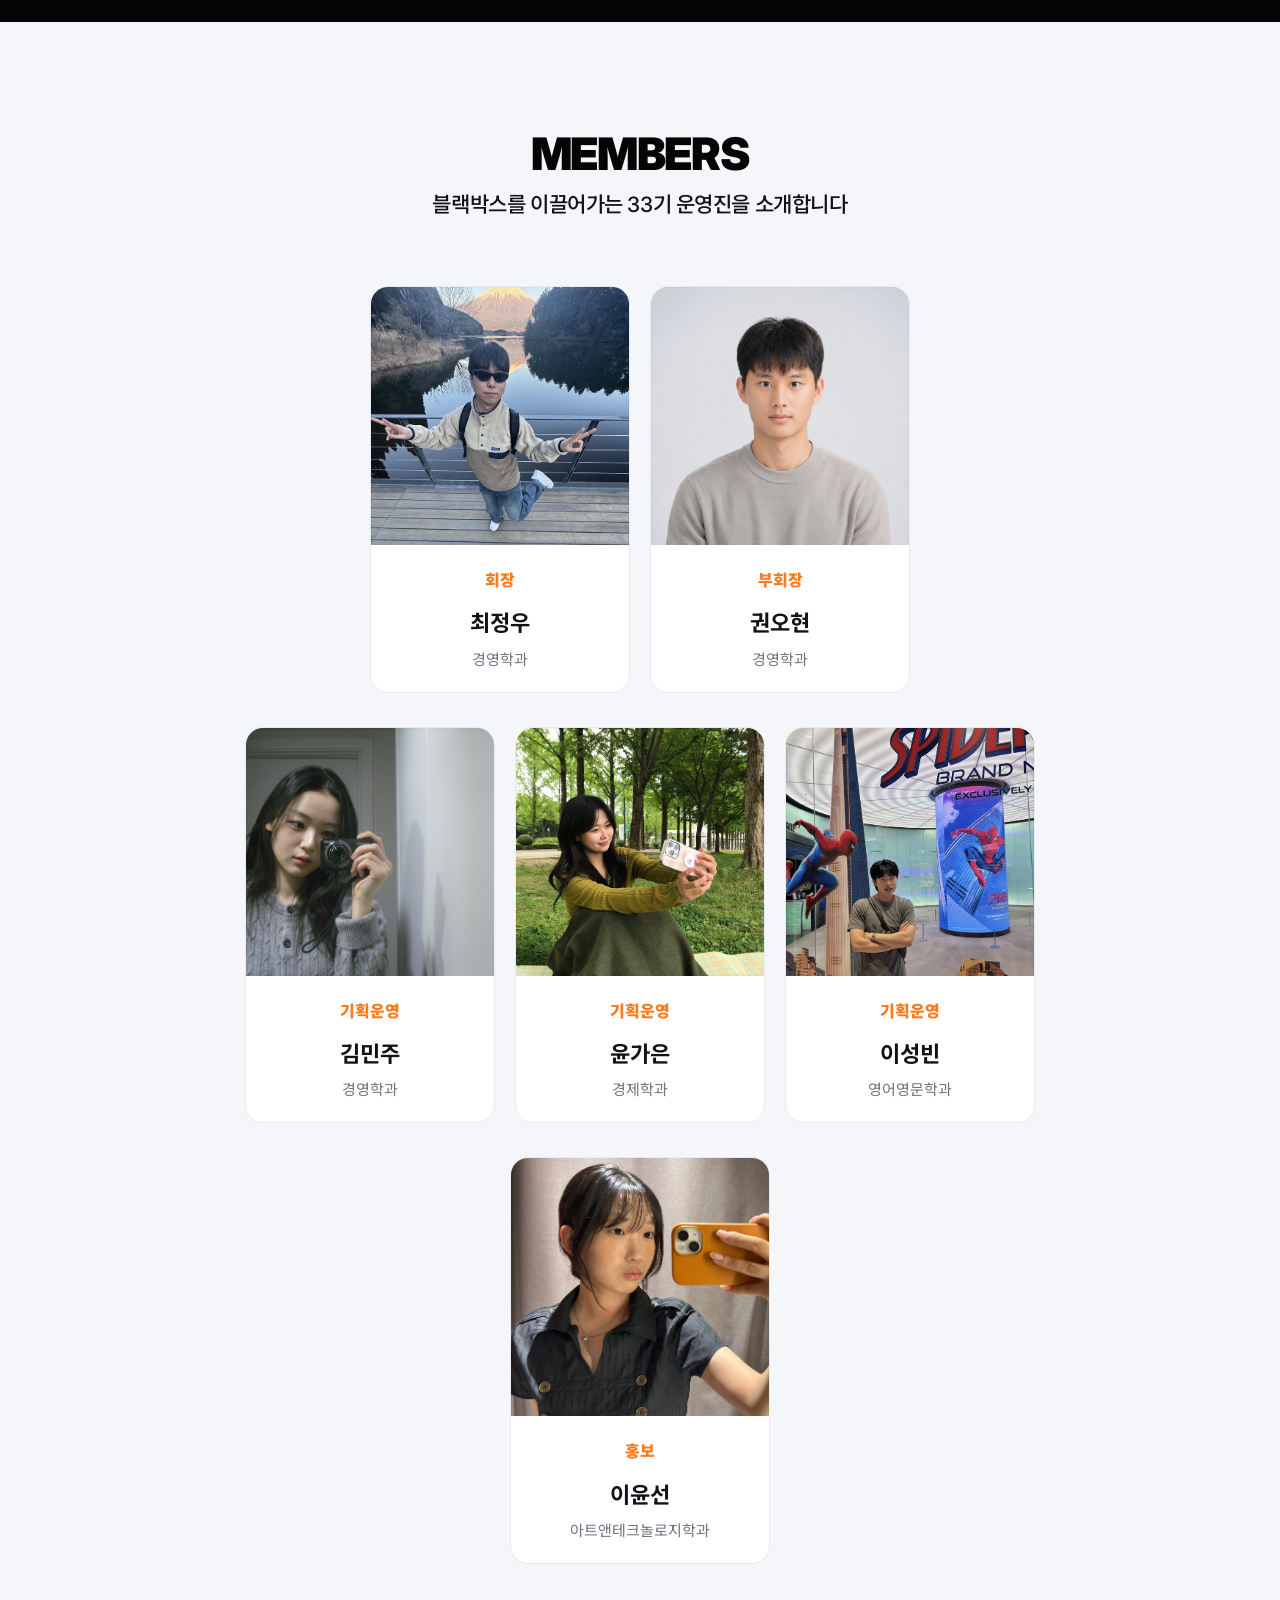
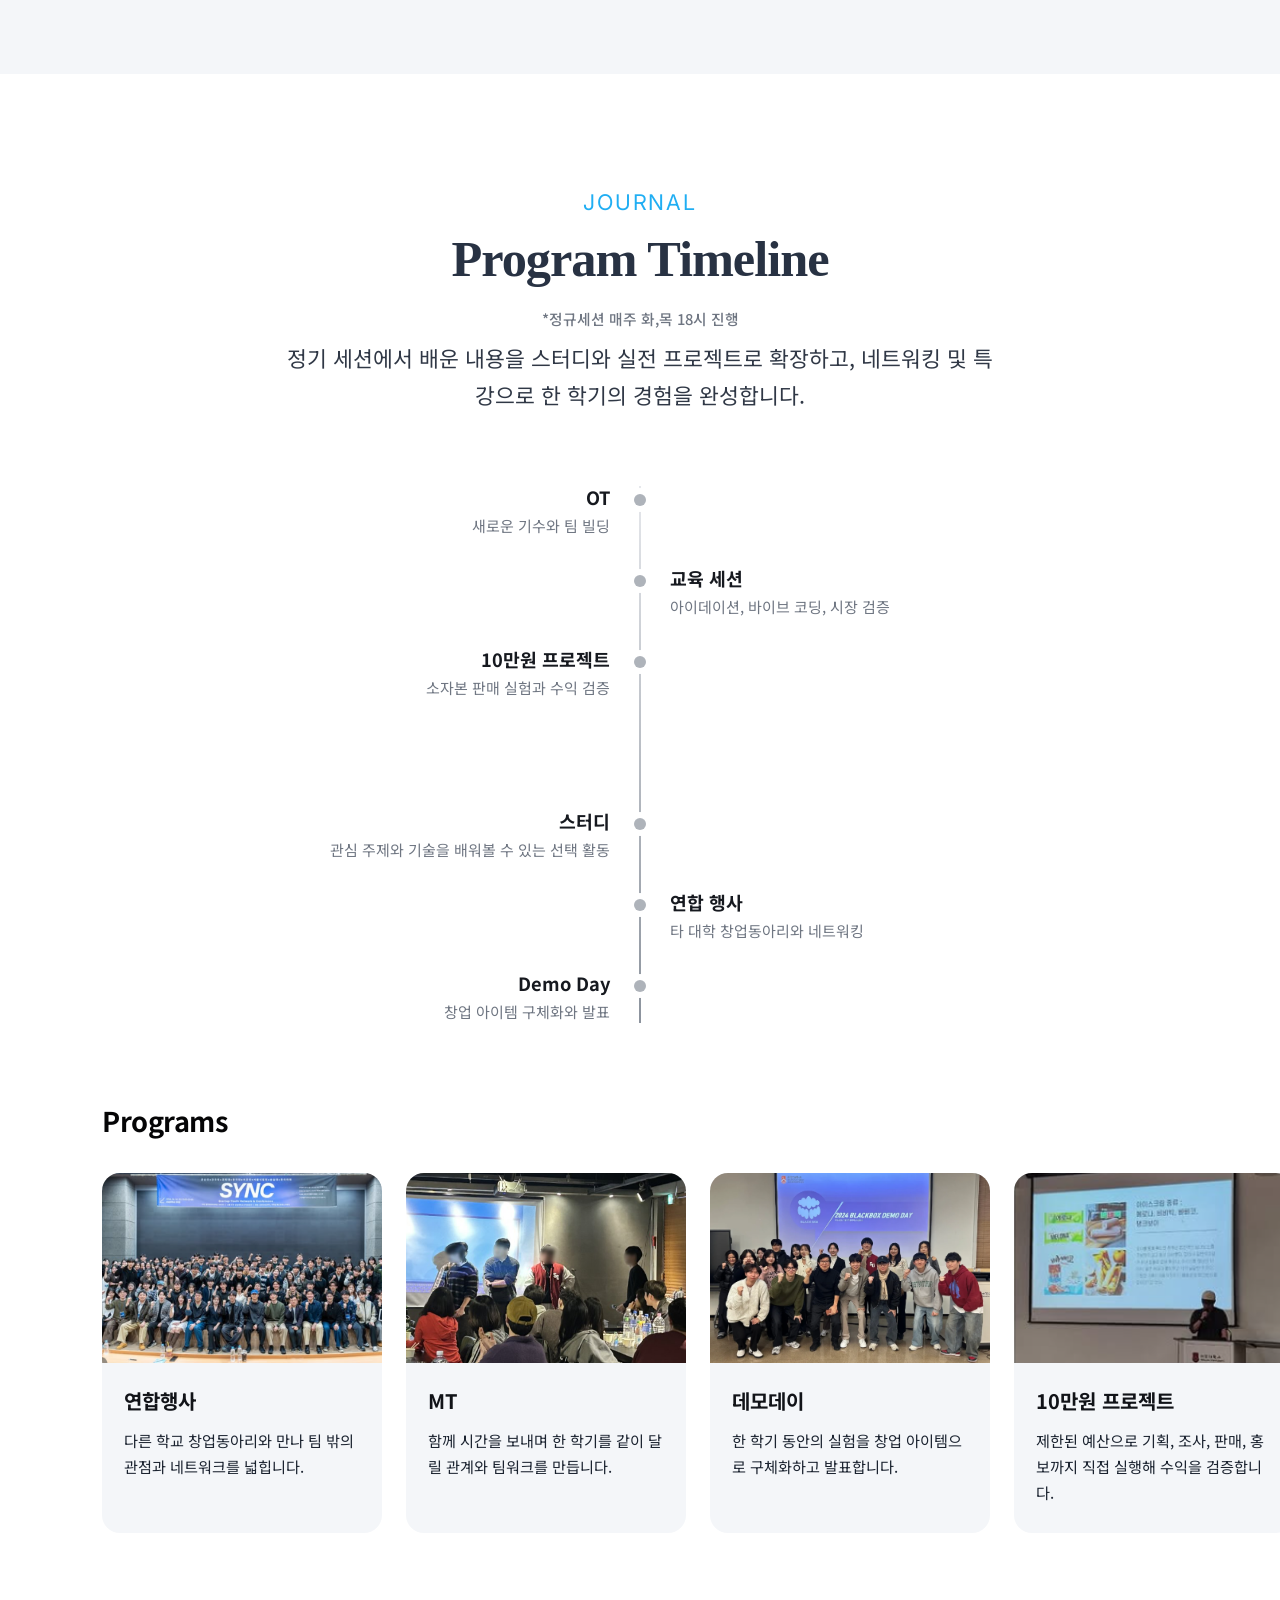
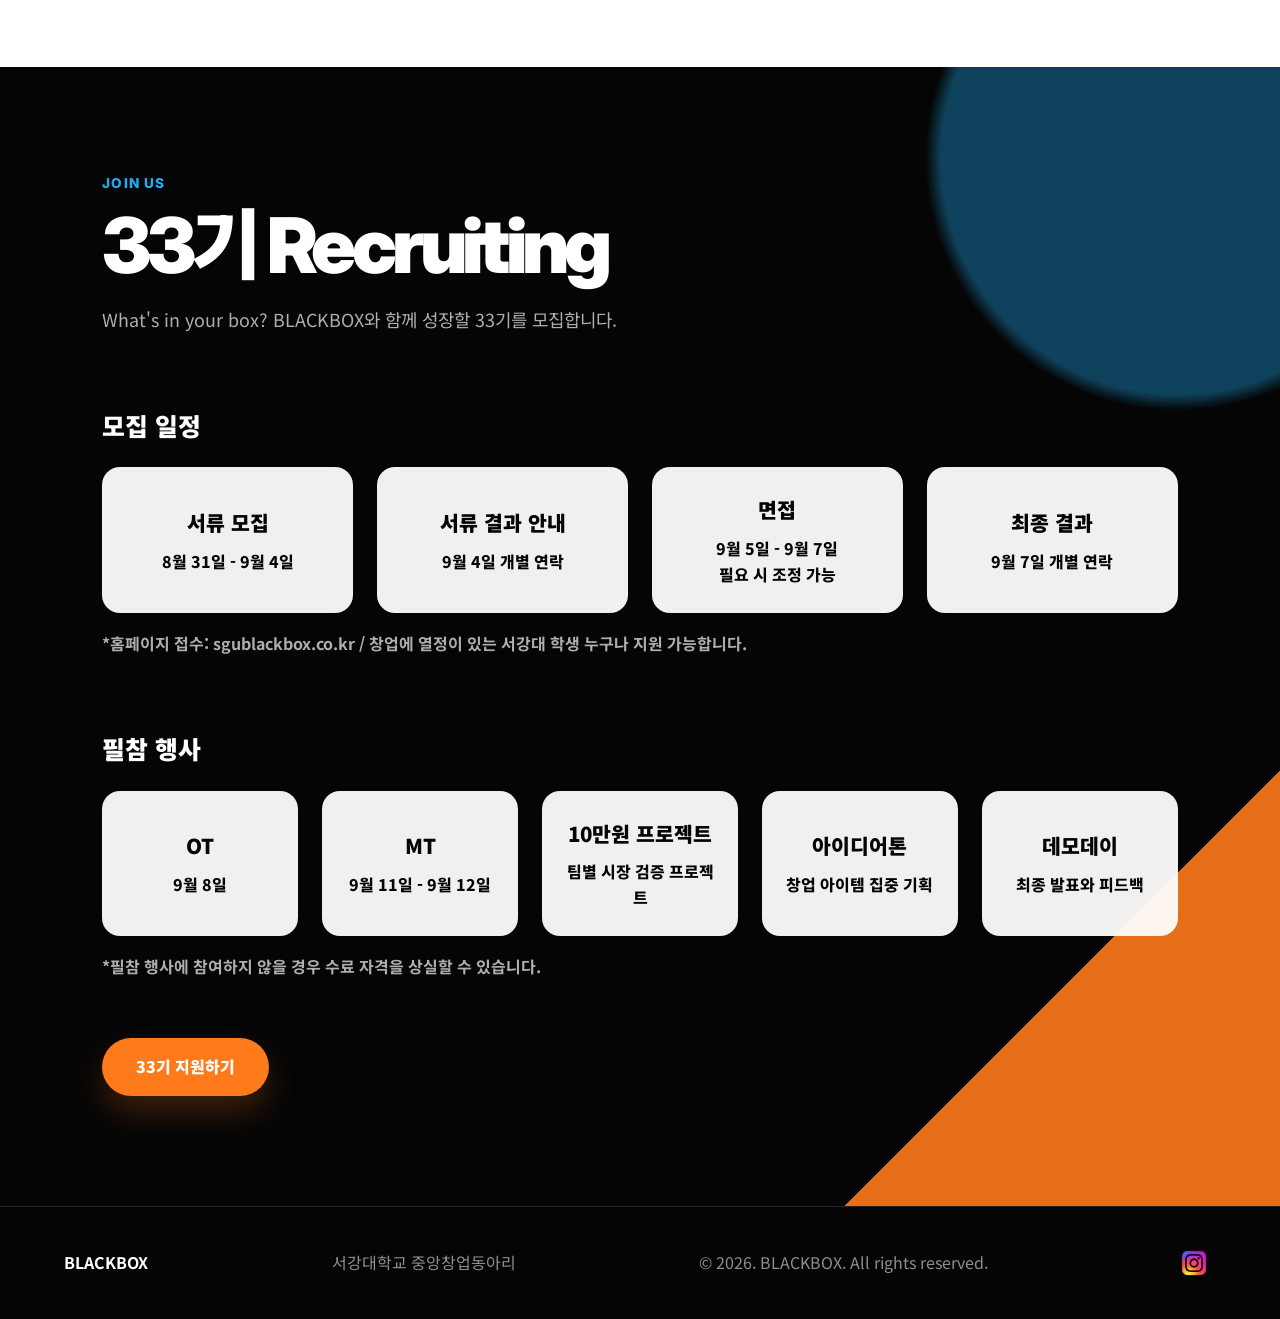
==== commit d8fd88ab: "Update join us recruiting schedule" ====
--- a/index.html
+++ b/index.html
@@ -323,19 +323,19 @@
       <div class="recruit-block">
         <h3>모집 일정</h3>
         <div class="recruit-card-grid schedule-grid">
-          <article><strong>서류 접수</strong><span>8월 17일 - 8월 22일</span></article>
-          <article><strong>서류 발표</strong><span>8월 23일</span></article>
-          <article><strong>면접</strong><span>8월 24일 - 8월 26일</span></article>
-          <article><strong>합격 발표</strong><span>8월 27일</span></article>
-        </div>
-        <p class="recruit-note">*창업에 열정이 있는 서강대 학생 누구나 지원 가능합니다.</p>
+          <article><strong>서류 모집</strong><span>8월 31일 - 9월 4일</span></article>
+          <article><strong>서류 결과 안내</strong><span>9월 4일 개별 연락</span></article>
+          <article><strong>면접</strong><span>9월 5일 - 9월 7일<br>필요 시 조정 가능</span></article>
+          <article><strong>최종 결과</strong><span>9월 7일 개별 연락</span></article>
+        </div>
+        <p class="recruit-note">*홈페이지 접수: sgublackbox.co.kr / 창업에 열정이 있는 서강대 학생 누구나 지원 가능합니다.</p>
       </div>
 
       <div class="recruit-block">
         <h3>필참 행사</h3>
         <div class="recruit-card-grid event-grid">
-          <article><strong>OT</strong><span>일정 추후 공지</span></article>
-          <article><strong>MT</strong><span>일정 추후 공지</span></article>
+          <article><strong>OT</strong><span>9월 8일</span></article>
+          <article><strong>MT</strong><span>9월 11일 - 9월 12일</span></article>
           <article><strong>10만원 프로젝트</strong><span>팀별 시장 검증 프로젝트</span></article>
           <article><strong>아이디어톤</strong><span>창업 아이템 집중 기획</span></article>
           <article><strong>데모데이</strong><span>최종 발표와 피드백</span></article>
--- a/styles.css
+++ b/styles.css
@@ -811,6 +811,12 @@
   .card-grid, .member-grid, .member-row-2, .member-row-3, .journal-grid { grid-template-columns: repeat(2, minmax(0, 1fr)); }
   .members-heading .eyebrow { font-size: clamp(2rem, 10vw, 2.9rem); }
   .members-heading h2 { font-size: clamp(1rem, 4.5vw, 1.22rem); }
+  .member-groups {
+    grid-template-columns: repeat(2, minmax(0, 1fr));
+  }
+  .member-row {
+    display: contents;
+  }
   .project-grid-wide { grid-template-columns: repeat(2, minmax(0, 1fr)); }
   .schedule-grid, .event-grid { grid-template-columns: repeat(2, minmax(0, 1fr)); }
   .horizontal-scroller, .programs-scroller { grid-auto-columns: minmax(280px, 82vw); }
